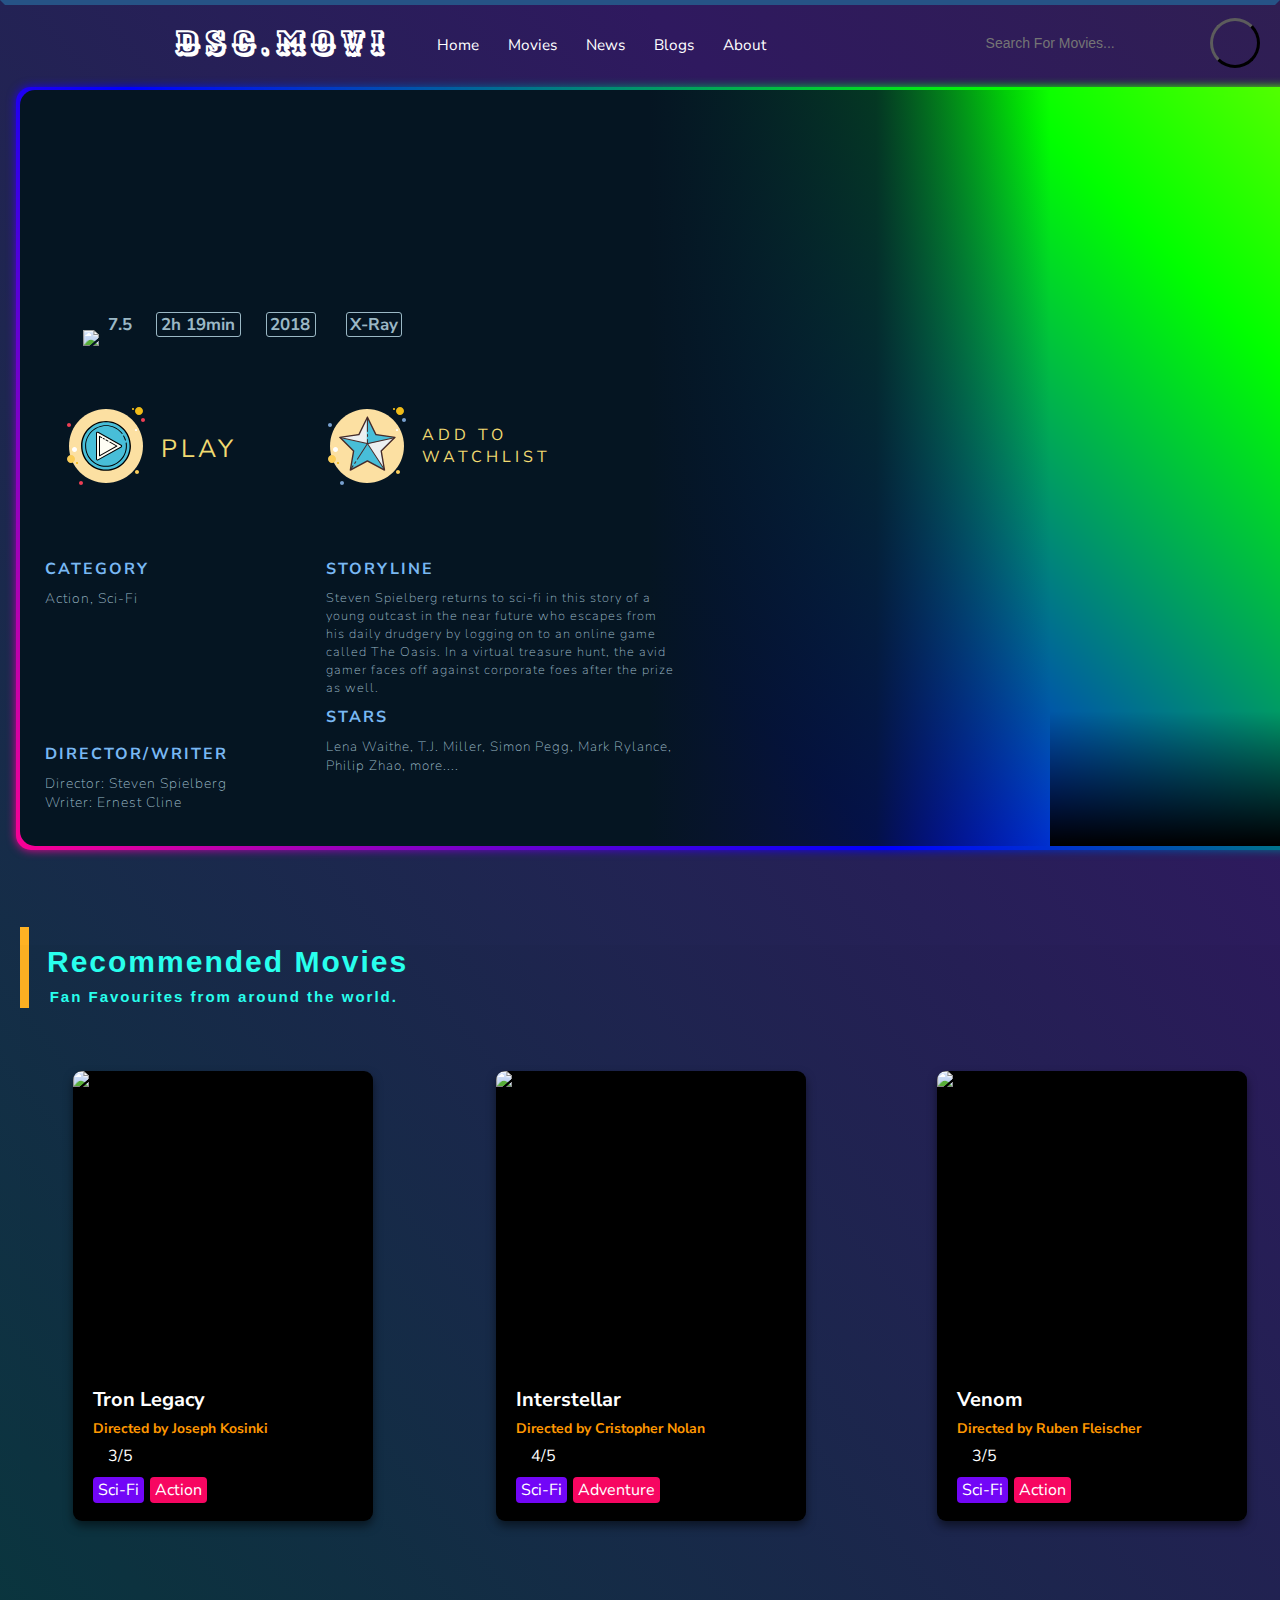
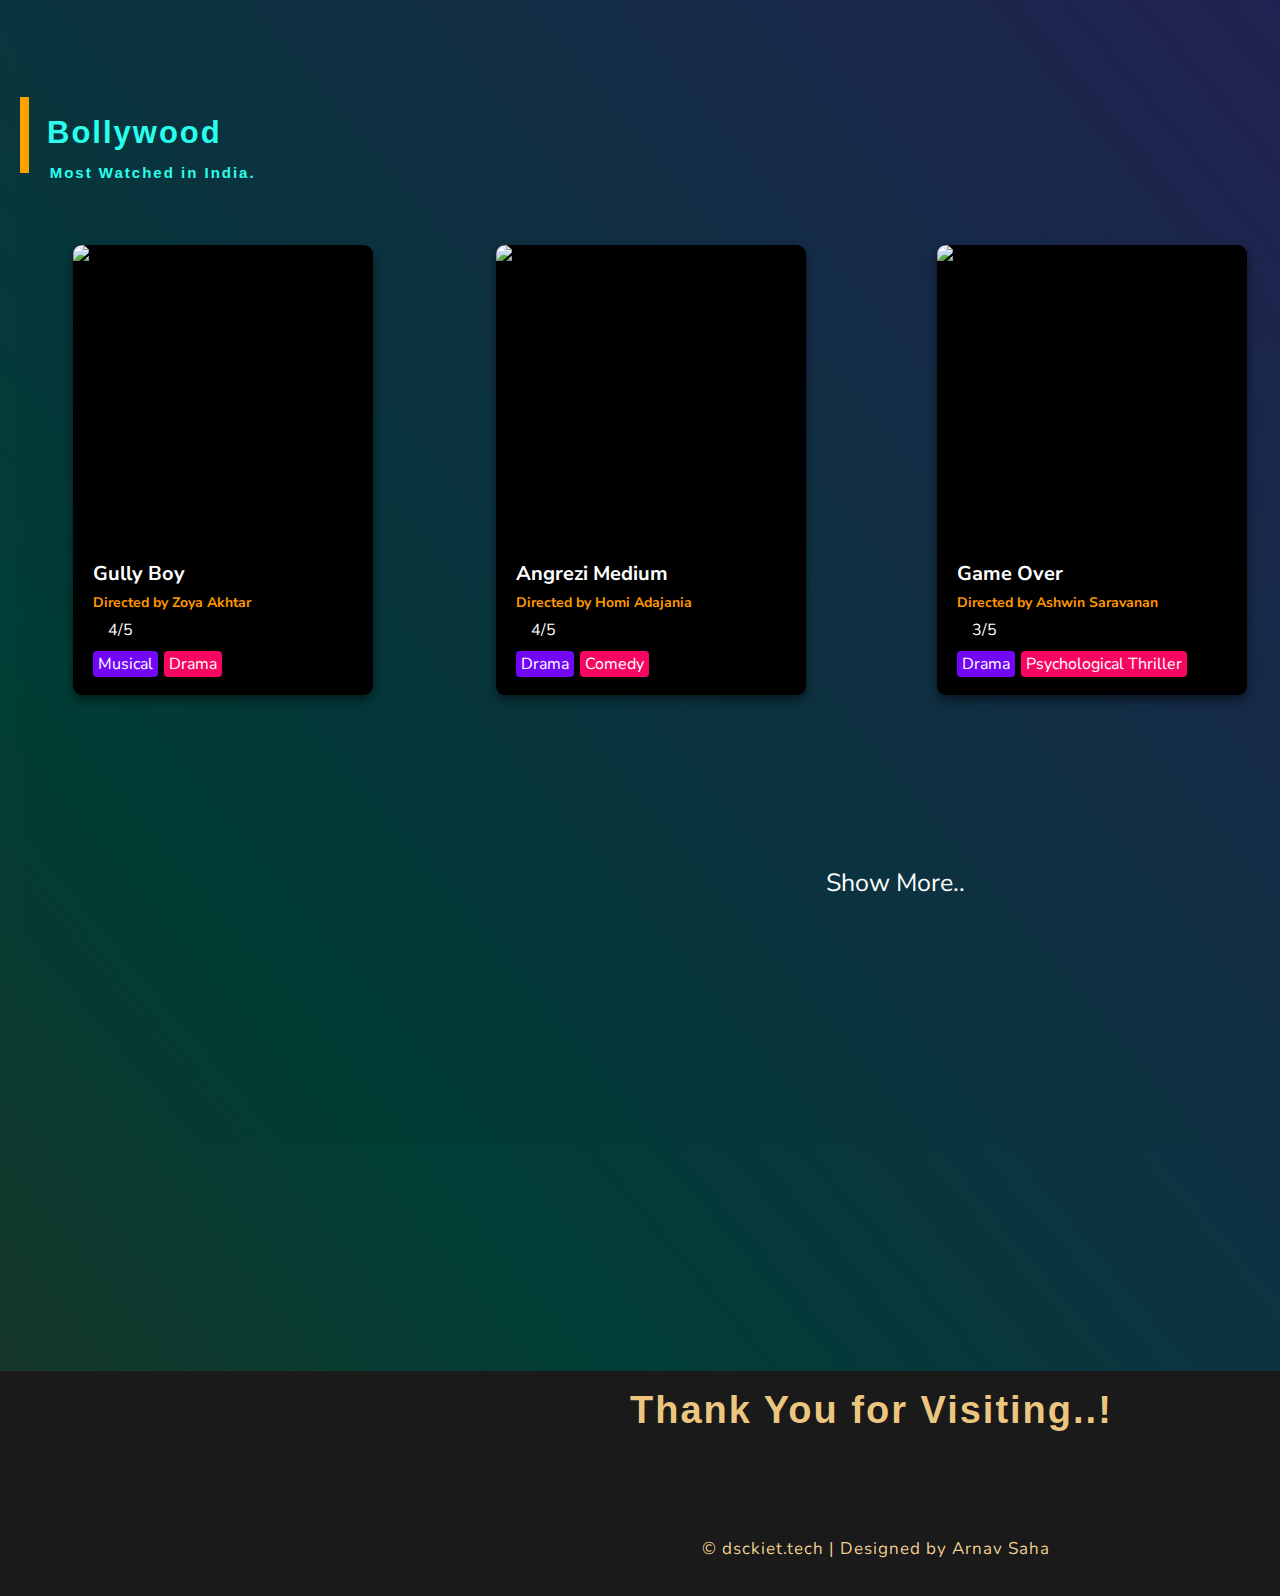
==== index.html @ 28b2178f "third commit" ====
<!DOCTYPE html>
<html>
<head>
    <meta charset = "utf-8" />
    <title>DSC.MOV - Watch movies online</title>
 
    <!--iframe-- width="0" height="0" src="https://www.youtuberepeater.com/watch?v=ZJkYKjfmld0#gsc.tab=0" allowfullscreen></!--iframe-->
    <link rel="stylesheet" href="https://fonts.googleapis.com/css?family=Nunito+Sans&display=swap">
    <link href="https://fonts.googleapis.com/css?family=Cabin+Sketch|Ewert&display=swap" rel="stylesheet">
    <script src="https://kit.fontawesome.com/654fc1d182.js" crossorigin="anonymous"></script>
    <script>
        var beep5 = new Audio();
        beep5.src = 'hover-btn.mp3';
    </script>
    <link rel="stylesheet" type="text/css" href="style1.css">

</head>

<body>
    <nav>
        <div class="logo">
            <h4>DSC.MOVI</h4>
        </div>  
        <ul class="nav-links">
            <li>
                <a href="#" class="hover1">Home</a>
            </li>
            <li>
                <a href="#" class="hover1">Movies</a>
            </li>
            <li>
                <a href="#" class="hover1">News</a>
            </li>
            <li>
                <a href="#" class="hover1">Blogs</a>
            </li>
            <li>
                <a href="#" class="hover1">About</a>
            </li>
        </ul>
        <li>
            <div class="searchContainer">
                <i class="fa fa-search searchIcon"></i>
                <input class="searchBox" type="search" name="search" placeholder="Search For Movies...">
            </div>
        </li>
        <div class="profile-avatar" style="background-image:url(https://m.media-amazon.com/images/G/02/CerberusPrimeVideo-FN38FSBD/adult-1.png)"></div>
     </nav>
    <input type="checkbox" id="check">
    <label for="check">
        <i class="fas fa-bars" id="btn"></i>
        <i class="fas fa-times" id="cancel"></i>
    </label>
    <div class="movianim"></div>
    <div class="movibar">
        <div class="movcolor">
            <div class="movie-title"></div>
            <div class="imdbetc">
                <span>
                    <img src="https://img.icons8.com/color/48/000000/imdb.png"/>
                </span>
                <span data-automation-id="imdb-rating" class="imdbr">7.5</span>
                <span class="time">
                    <span data-automation-id="runtime">2h 19min</span>
                </span>
                <span class="year">
                    <span data-automation-id="release-year">2018</span>
                </span>
                <span class="xray">
                    <span data-automation-id="x-ray">X-Ray</span>
                </span>
            </div>
            <div class="play">
                <span class="playico" onmouseover="beep5.play();" onmouseout="beep5.stop()" >
                    <svg xmlns="http://www.w3.org/2000/svg" x="0px" y="0px"
                        width="100" height="100"
                        viewBox="0 0 172 172"
                        style=" fill:#000000;"><g fill="none" fill-rule="nonzero" stroke="none" stroke-width="1" stroke-linecap="butt" stroke-linejoin="miter" stroke-miterlimit="10" stroke-dasharray="" stroke-dashoffset="0" font-family="none" font-weight="none" font-size="none" text-anchor="none" style="mix-blend-mode: normal"><path d="M0,172v-172h172v172z" fill="none"></path><g><path d="M22.36,46.44c-1.89986,0 -3.44,1.54014 -3.44,3.44c0,1.89986 1.54014,3.44 3.44,3.44c1.89986,0 3.44,-1.54014 3.44,-3.44c0,-1.89986 -1.54014,-3.44 -3.44,-3.44z" fill="#ee3e54"></path><path d="M132.44,20.64c-0.94993,0 -1.72,0.77007 -1.72,1.72c0,0.94993 0.77007,1.72 1.72,1.72c0.94993,0 1.72,-0.77007 1.72,-1.72c0,-0.94993 -0.77007,-1.72 -1.72,-1.72z" fill="#f1bc19"></path><path d="M86,22.36c-35.1474,0 -63.64,28.4926 -63.64,63.64c0,35.1474 28.4926,63.64 63.64,63.64c35.1474,0 63.64,-28.4926 63.64,-63.64c0,-35.1474 -28.4926,-63.64 -63.64,-63.64z" fill="#fce0a2"></path><path d="M142.76,18.92c-3.79972,0 -6.88,3.08028 -6.88,6.88c0,3.79972 3.08028,6.88 6.88,6.88c3.79972,0 6.88,-3.08028 6.88,-6.88c0,-3.79972 -3.08028,-6.88 -6.88,-6.88z" fill="#f1bc19"></path><path d="M149.64,37.84c-1.89986,0 -3.44,1.54014 -3.44,3.44c0,1.89986 1.54014,3.44 3.44,3.44c1.89986,0 3.44,-1.54014 3.44,-3.44c0,-1.89986 -1.54014,-3.44 -3.44,-3.44z" fill="#ee3e54"></path><path d="M139.32,127.28c-1.89986,0 -3.44,1.54014 -3.44,3.44c0,1.89986 1.54014,3.44 3.44,3.44c1.89986,0 3.44,-1.54014 3.44,-3.44c0,-1.89986 -1.54014,-3.44 -3.44,-3.44zM25.8,101.48c-3.79972,0 -6.88,3.08028 -6.88,6.88c0,3.79972 3.08028,6.88 6.88,6.88c3.79972,0 6.88,-3.08028 6.88,-6.88c0,-3.79972 -3.08028,-6.88 -6.88,-6.88z" fill="#fbcd59"></path><path d="M43,146.2c-1.89986,0 -3.44,1.54014 -3.44,3.44c0,1.89986 1.54014,3.44 3.44,3.44c1.89986,0 3.44,-1.54014 3.44,-3.44c0,-1.89986 -1.54014,-3.44 -3.44,-3.44z" fill="#ee3e54"></path><path d="M31.82,87.72c-2.37482,0 -4.3,1.92518 -4.3,4.3c0,2.37482 1.92518,4.3 4.3,4.3c2.37482,0 4.3,-1.92518 4.3,-4.3c0,-2.37482 -1.92518,-4.3 -4.3,-4.3z" fill="#ffffff"></path><path d="M36.12,113.52c-0.94993,0 -1.72,0.77007 -1.72,1.72c0,0.94993 0.77007,1.72 1.72,1.72c0.94993,0 1.72,-0.77007 1.72,-1.72c0,-0.94993 -0.77007,-1.72 -1.72,-1.72z" fill="#f1bc19"></path><path d="M137.6,56.76c-0.94993,0 -1.72,0.77007 -1.72,1.72c0,0.94993 0.77007,1.72 1.72,1.72c0.94993,0 1.72,-0.77007 1.72,-1.72c0,-0.94993 -0.77007,-1.72 -1.72,-1.72z" fill="#ffffff"></path><g><path d="M86,44.075c-23.0358,0 -41.71,18.6742 -41.71,41.71c0,23.0358 18.6742,41.71 41.71,41.71c23.0358,0 41.71,-18.6742 41.71,-41.71c0,-23.0358 -18.6742,-41.71 -41.71,-41.71z" fill="#48bed8"></path><path d="M86,128.699c-23.66204,0 -42.914,-19.25024 -42.914,-42.914c0,-23.66376 19.25196,-42.914 42.914,-42.914c23.66204,0 42.914,19.25024 42.914,42.914c0,23.66376 -19.25196,42.914 -42.914,42.914zM86,45.279c-22.3342,0 -40.506,18.17008 -40.506,40.506c0,22.33592 18.1718,40.506 40.506,40.506c22.3342,0 40.506,-18.17008 40.506,-40.506c0,-22.33592 -18.1718,-40.506 -40.506,-40.506z" fill="#000000"></path></g><g fill="#000000"><path d="M119.40928,76.755c-0.36808,0 -0.70864,-0.23908 -0.82216,-0.60888c-0.15136,-0.49364 -0.31476,-0.98212 -0.48848,-1.46716c-0.67424,-1.88168 -1.52392,-3.71348 -2.5284,-5.45068c-0.23908,-0.40936 -0.09804,-0.9374 0.31304,-1.17476c0.41108,-0.24252 0.9374,-0.09804 1.17476,0.31476c1.05608,1.82492 1.95048,3.75304 2.65912,5.72932c0.18232,0.51084 0.35432,1.0234 0.51256,1.54284c0.13932,0.45408 -0.11524,0.93568 -0.57104,1.075c-0.08256,0.02752 -0.16684,0.03956 -0.2494,0.03956z"></path></g><g fill="#000000"><path d="M86,121.69c-19.79892,0 -35.905,-16.05964 -35.905,-35.79836c0,-19.73872 16.10608,-35.79664 35.905,-35.79664c10.277,0 20.07928,4.4032 26.89392,12.07956c0.51428,0.57964 1.01136,1.1782 1.4878,1.79052c0.29068,0.37496 0.2236,0.91332 -0.14964,1.20572c-0.37496,0.29584 -0.91504,0.22532 -1.20744,-0.15136c-0.45408,-0.58308 -0.9288,-1.15068 -1.41728,-1.7028c-6.48784,-7.31 -15.82228,-11.50336 -25.60736,-11.50336c-18.84948,0 -34.185,15.28736 -34.185,34.07836c0,18.791 15.33552,34.07836 34.185,34.07836c18.84948,0 34.185,-15.28736 34.185,-34.07836c0,-1.7114 -0.129,-3.43312 -0.38184,-5.11356c-0.07052,-0.46784 0.25284,-0.90644 0.7224,-0.97696c0.4816,-0.07396 0.90816,0.25284 0.97868,0.7224c0.26488,1.763 0.40076,3.57072 0.40076,5.36812c0,19.73872 -16.10608,35.79836 -35.905,35.79836z"></path></g><g><path d="M112.0322,87.63572l-39.818,22.22412c-1.1438,0.63812 -2.5542,-0.1892 -2.5542,-1.49984v-44.44824c0,-1.31064 1.4104,-2.13968 2.55592,-1.49984l39.818,22.22412c1.17304,0.65532 1.17304,2.34436 -0.00172,2.99968z" fill="#fffef4"></path><path d="M71.37828,110.94172c-0.45064,0 -0.89784,-0.1204 -1.30548,-0.35948c-0.79808,-0.46612 -1.2728,-1.2986 -1.2728,-2.22224v-44.44824c0,-0.92364 0.47472,-1.75612 1.27108,-2.22224c0.79636,-0.46612 1.7544,-0.47816 2.5628,-0.02924l39.818,22.22412c0.82732,0.46268 1.32268,1.30376 1.32268,2.25148c0,0.94772 -0.49536,1.7888 -1.32268,2.25148l-39.818,22.22412c-0.39388,0.22016 -0.8256,0.33024 -1.2556,0.33024zM71.38172,63.05176c-0.20124,0 -0.35948,0.07396 -0.4386,0.1204c-0.12728,0.07396 -0.42312,0.29584 -0.42312,0.7396v44.44824c0,0.44376 0.29584,0.66564 0.42312,0.7396c0.12384,0.07568 0.4644,0.2236 0.85312,0.01032l39.818,-22.22412c0.3956,-0.22188 0.44032,-0.59856 0.44032,-0.74992c0,-0.15136 -0.043,-0.52804 -0.44032,-0.74992l-39.818,-22.22412c-0.14964,-0.08084 -0.29068,-0.11008 -0.41452,-0.11008z" fill="#000000"></path></g><g fill="#000000"><path d="M74.82,103.76244c-0.14964,0 -0.301,-0.03784 -0.43516,-0.11696c-0.26316,-0.1548 -0.42484,-0.43688 -0.42484,-0.74304v-33.53312c0,-0.30616 0.16168,-0.58824 0.42484,-0.74304c0.26488,-0.1548 0.58996,-0.1548 0.85484,-0.0086l3.89064,2.17924c0.41452,0.2322 0.56244,0.75508 0.33024,1.17132c-0.2322,0.4128 -0.75508,0.559 -1.1696,0.33024l-2.61096,-1.46028v30.59708l27.31704,-15.2994l-10.71388,-6.00108c-0.41452,-0.2322 -0.56244,-0.7568 -0.33024,-1.17132c0.23048,-0.41624 0.75336,-0.56416 1.1696,-0.33024l12.05548,6.75272c0.27176,0.15308 0.44032,0.44032 0.44032,0.75164c0,0.31132 -0.16856,0.59856 -0.44032,0.75164l-29.9366,16.76656c-0.13244,0.07052 -0.27692,0.10664 -0.4214,0.10664z"></path></g><g><path d="M85.88132,75.55272l2.37704,1.34332l1.24012,0.70176" fill="#5aba9e"></path><path d="M89.49676,78.4578c-0.14276,0 -0.28896,-0.03612 -0.42312,-0.11008l-3.61716,-2.04508c-0.4128,-0.23392 -0.559,-0.75852 -0.32508,-1.17304c0.23392,-0.41108 0.76024,-0.559 1.17132,-0.32508l3.61888,2.04508c0.4128,0.23564 0.559,0.75852 0.32336,1.17304c-0.15652,0.27864 -0.4472,0.43516 -0.7482,0.43516z" fill="#000000"></path></g><g><path d="M81.21324,72.91424l1.8662,1.05608" fill="#5aba9e"></path><path d="M83.07944,74.83032c-0.14276,0 -0.28896,-0.03612 -0.42312,-0.11008l-1.8662,-1.05608c-0.41452,-0.23564 -0.559,-0.75852 -0.32508,-1.17304c0.23392,-0.41452 0.76024,-0.56072 1.17132,-0.32508l1.8662,1.05608c0.41452,0.23564 0.559,0.75852 0.32508,1.17304c-0.15652,0.27864 -0.44892,0.43516 -0.7482,0.43516z" fill="#000000"></path></g></g></g></svg>
                </span>
                <span class="playt">
                    <span data-automation-id="play">PLAY</span>
                </span>
            </div>
            <div class="wish">
                <span class="wishl" onmouseover="beep5.play();">
                    <svg xmlns="http://www.w3.org/2000/svg" x="0px" y="0px"
                    width="100" height="100"
                    viewBox="0 0 172 172"
                    style=" fill:#000000;"><g fill="none" fill-rule="nonzero" stroke="none" stroke-width="1" stroke-linecap="butt" stroke-linejoin="miter" stroke-miterlimit="10" stroke-dasharray="" stroke-dashoffset="0" font-family="none" font-weight="none" font-size="none" text-anchor="none" style="mix-blend-mode: normal"><path d="M0,172v-172h172v172z" fill="none"></path><g><path d="M22.36,46.44c-1.89986,0 -3.44,1.54014 -3.44,3.44c0,1.89986 1.54014,3.44 3.44,3.44c1.89986,0 3.44,-1.54014 3.44,-3.44c0,-1.89986 -1.54014,-3.44 -3.44,-3.44z" fill="#78a0cf"></path><path d="M132.44,20.64c-0.94993,0 -1.72,0.77007 -1.72,1.72c0,0.94993 0.77007,1.72 1.72,1.72c0.94993,0 1.72,-0.77007 1.72,-1.72c0,-0.94993 -0.77007,-1.72 -1.72,-1.72z" fill="#f1bc19"></path><path d="M86,22.36c-35.1474,0 -63.64,28.4926 -63.64,63.64c0,35.1474 28.4926,63.64 63.64,63.64c35.1474,0 63.64,-28.4926 63.64,-63.64c0,-35.1474 -28.4926,-63.64 -63.64,-63.64z" fill="#fce0a2"></path><path d="M142.76,18.92c-3.79972,0 -6.88,3.08028 -6.88,6.88c0,3.79972 3.08028,6.88 6.88,6.88c3.79972,0 6.88,-3.08028 6.88,-6.88c0,-3.79972 -3.08028,-6.88 -6.88,-6.88z" fill="#f1bc19"></path><path d="M149.64,37.84c-1.89986,0 -3.44,1.54014 -3.44,3.44c0,1.89986 1.54014,3.44 3.44,3.44c1.89986,0 3.44,-1.54014 3.44,-3.44c0,-1.89986 -1.54014,-3.44 -3.44,-3.44z" fill="#78a0cf"></path><path d="M139.32,127.28c-1.89986,0 -3.44,1.54014 -3.44,3.44c0,1.89986 1.54014,3.44 3.44,3.44c1.89986,0 3.44,-1.54014 3.44,-3.44c0,-1.89986 -1.54014,-3.44 -3.44,-3.44zM25.8,101.48c-3.79972,0 -6.88,3.08028 -6.88,6.88c0,3.79972 3.08028,6.88 6.88,6.88c3.79972,0 6.88,-3.08028 6.88,-6.88c0,-3.79972 -3.08028,-6.88 -6.88,-6.88z" fill="#fbcd59"></path><path d="M43,146.2c-1.89986,0 -3.44,1.54014 -3.44,3.44c0,1.89986 1.54014,3.44 3.44,3.44c1.89986,0 3.44,-1.54014 3.44,-3.44c0,-1.89986 -1.54014,-3.44 -3.44,-3.44z" fill="#78a0cf"></path><path d="M31.82,87.72c-2.37482,0 -4.3,1.92518 -4.3,4.3c0,2.37482 1.92518,4.3 4.3,4.3c2.37482,0 4.3,-1.92518 4.3,-4.3c0,-2.37482 -1.92518,-4.3 -4.3,-4.3z" fill="#ffffff"></path><path d="M36.12,113.52c-0.94993,0 -1.72,0.77007 -1.72,1.72c0,0.94993 0.77007,1.72 1.72,1.72c0.94993,0 1.72,-0.77007 1.72,-1.72c0,-0.94993 -0.77007,-1.72 -1.72,-1.72z" fill="#f1bc19"></path><path d="M137.6,56.76c-0.94993,0 -1.72,0.77007 -1.72,1.72c0,0.94993 0.77007,1.72 1.72,1.72c0.94993,0 1.72,-0.77007 1.72,-1.72c0,-0.94993 -0.77007,-1.72 -1.72,-1.72z" fill="#ffffff"></path><path d="M86.71552,36.44508l14.67848,29.95036l32.766,4.74376l-23.72224,23.27848l5.633,32.9122l-29.35524,-15.566l-29.35524,15.566l5.63472,-32.9122l-23.72224,-23.27848l32.766,-4.74376z" fill="#48bed8"></path><path d="M84.99036,38.08596l0.14276,-0.28724l0.43172,0.57448l0.14448,43.44204l-47.18476,-10.35612l33.37488,-4.60272zM132.7496,71.45912l-45.45788,10.93232l28.19596,44.01824l-5.75512,-32.36524z" fill="#ecf0f1"></path><path d="M39.69588,72.11272l46.44,10.32c0.4644,0.1032 0.92364,-0.1892 1.02684,-0.6536c0.1032,-0.4644 -0.1892,-0.92364 -0.6536,-1.02684l-46.44,-10.32c-0.4644,-0.1032 -0.92364,0.1892 -1.02684,0.6536c-0.1032,0.4644 0.1892,0.92364 0.6536,1.02684" fill="#472b29"></path><path d="M132.8528,71.00676l-47.39632,10.22368l29.23312,44.86104c0.25972,0.39732 0.79292,0.51084 1.19024,0.25112c0.39732,-0.25972 0.51084,-0.79292 0.25112,-1.19024l-27.86916,-42.7678l44.95392,-9.69736c0.4644,-0.09976 0.75852,-0.55728 0.65876,-1.02168c-0.09976,-0.4644 -0.55728,-0.75852 -1.02168,-0.65876zM85.89336,36.55v24.51c0,0.47472 0.38528,0.86 0.86,0.86c0.47472,0 0.86,-0.38528 0.86,-0.86v-24.51c0,-0.47472 -0.38528,-0.86 -0.86,-0.86c-0.47644,0 -0.86,0.38528 -0.86,0.86" fill="#472b29"></path><path d="M85.89336,74.82v6.88c0,0.47472 0.38528,0.86 0.86,0.86c0.47472,0 0.86,-0.38528 0.86,-0.86v-6.88c0,-0.47472 -0.38528,-0.86 -0.86,-0.86c-0.47644,0 -0.86,0.38528 -0.86,0.86M86,66.22v3.44c0,0.47472 0.38528,0.86 0.86,0.86c0.47472,0 0.86,-0.38528 0.86,-0.86v-3.44c0,-0.47472 -0.38528,-0.86 -0.86,-0.86c-0.47472,0 -0.86,0.38528 -0.86,0.86" fill="#472b29"></path><path d="M85.95012,81.64324l-17.25676,26.51036c-0.25972,0.39732 -0.1462,0.93052 0.25112,1.19024c0.39732,0.25972 0.93052,0.1462 1.19024,-0.25112l17.25504,-26.50864c0.25972,-0.39732 0.1462,-0.93052 -0.25112,-1.19024c-0.39732,-0.25972 -0.93052,-0.14792 -1.18852,0.2494M61.19244,119.68792l-3.75304,5.76888c-0.25972,0.39732 -0.1462,0.93052 0.25112,1.19024c0.39904,0.25972 0.93052,0.1462 1.19024,-0.25112l3.75304,-5.76888c0.25972,-0.39732 0.1462,-0.93052 -0.25112,-1.19024c-0.39904,-0.25972 -0.93052,-0.14792 -1.19024,0.25112M65.9706,112.53616l-1.87652,2.88444c-0.25972,0.39732 -0.1462,0.93052 0.25112,1.19024c0.39904,0.25972 0.93052,0.1462 1.19024,-0.25112l1.87652,-2.88444c0.25972,-0.39732 0.1462,-0.93052 -0.25112,-1.19024c-0.39732,-0.25972 -0.93052,-0.1462 -1.19024,0.25112" fill="#472b29"></path><path d="M116.07076,128.53388c-0.19264,0 -0.387,-0.04644 -0.56416,-0.14104l-28.79108,-15.26844l-28.79108,15.26844c-0.40592,0.215 -0.89956,0.1806 -1.26936,-0.08772c-0.37324,-0.26832 -0.559,-0.72756 -0.4816,-1.17992l5.5298,-32.29128l-23.27332,-22.83472c-0.3268,-0.32164 -0.44376,-0.7998 -0.301,-1.23496c0.14104,-0.43516 0.51944,-0.75164 0.97008,-0.817l32.1382,-4.65432l14.3964,-29.3776c0.40592,-0.8256 1.75612,-0.8256 2.16376,0l14.39812,29.3776l32.1382,4.65432c0.45236,0.06536 0.82904,0.38184 0.97008,0.817c0.14276,0.43516 0.02752,0.91332 -0.301,1.23496l-23.2716,22.83644l5.52808,32.29128c0.0774,0.45236 -0.10836,0.90988 -0.4816,1.17992c-0.20984,0.15136 -0.45752,0.22704 -0.70692,0.22704zM86.71552,110.55816c0.19264,0 0.38872,0.04644 0.56416,0.14104l27.19148,14.42048l-5.2202,-30.49904c-0.06536,-0.39044 0.06192,-0.78604 0.344,-1.06296l21.98676,-21.57396l-30.35972,-4.39804c-0.39388,-0.05676 -0.73272,-0.30444 -0.90816,-0.6622l-13.59832,-27.74188l-13.59488,27.74188c-0.17716,0.35776 -0.516,0.60544 -0.90816,0.6622l-30.35972,4.39804l21.98676,21.57396c0.28208,0.27692 0.40936,0.67424 0.344,1.06296l-5.22192,30.49732l27.19148,-14.41876c0.17372,-0.09288 0.3698,-0.14104 0.56244,-0.14104z" fill="#472b29"></path></g></g></svg>
                </span>
                <span class="addtowish">
                    <span data-automation-id="addtowish">ADD TO WATCHLIST</span>
                </span>
            </div>
        </div>
        <div class="movcolor1"></div>
        <div class="movcolor2"></div>
        <div class="movcolor3"></div>
        <div class="margrec"></div>
        <div class="margbol"></div>
    </div>
    <div class="movdet">
        <h1 class="category">CATEGORY
            <p class="category1">Action, Sci-Fi</p>
        </h1>
        <h2 class="director">DIRECTOR/WRITER
            <p class="director1">Director: Steven Spielberg</p>
            <p class="director2">Writer: Ernest Cline</p>
        </h2>
    </div>
    <div class="movdet1">
        <h3 class="story">STORYLINE
            <p class="storyline">Steven Spielberg returns to sci-fi in this story of a
                 young outcast in the near future who escapes from his daily drudgery by 
                 logging on to an online game called The Oasis. In a virtual treasure hunt,
                  the avid gamer faces off against corporate foes after the prize as well.</p>
        </h3>
        <h4 class="cast">STARS
            <p class="cast1">Lena Waithe, T.J. Miller, Simon Pegg, Mark Rylance, Philip Zhao, more....</p>
        </h4>
    </div>
    <div class="recom">
        <div>
            <h5>Recommended Movies</h5>
            <p5>Fan Favourites from around the world.</p5>
        </div>
        <div class="card1" onmouseover="beep5.play();">
            <div class="poster1"><img src="https://cdn.collider.com/wp-content/uploads/2010/09/tron-legacy-movie-poster-one-sheet-2.jpg"></div>
            <div class="details1">
                <h6>Tron Legacy<br><span>Directed by Joseph Kosinki</span></h6>
                <div class="rating1">
                    <i class="fa fa-star" aria-hidden="true"></i>
                    <i class="fa fa-star" aria-hidden="true"></i>
                    <i class="fa fa-star" aria-hidden="true"></i>
                    <i class="fa fa-star-o" aria-hidden="true"></i>
                    <i class="fa fa-star-o" aria-hidden="true"></i>
                    <span>3/5</span>
                </div>
                <div class="tags1">
                    <span class="scifi1">Sci-Fi</span>
                    <span class="action1">Action</span>
                </div>
                <div class="info1">
                    <p>Sam misses his father, a virtual world designer, and enters a virtual
                     space that has become much more dangerous than his father intended. Now, both father and son embark upon a life-and-death journey.</p>
                </div>
            </div>
        </div>
        <div class="card2" onmouseover="beep5.play();">
            <div class="poster2"><img src="http://www.impawards.com/2014/posters/interstellar_ver4_xlg.jpg" ></div>
            <div class="details2">
                <h6>Interstellar<br><span>Directed by Cristopher Nolan</span></h6>
                <div class="rating2">
                    <i class="fa fa-star" aria-hidden="true"></i>
                    <i class="fa fa-star" aria-hidden="true"></i>
                    <i class="fa fa-star" aria-hidden="true"></i>
                    <i class="fa fa-star" aria-hidden="true"></i>
                    <i class="fa fa-star-o" aria-hidden="true"></i>
                    <span>4/5</span>
                </div>
                <div class="tags2">
                    <span class="scifi2">Sci-Fi</span>
                    <span class="action2">Adventure</span>
                </div>
                <div class="info2">
                    <p>In Earth's future, a global crop blight and second Dust Bowl are slowly rendering the planet uninhabitable. 
                        Professor Brand (Michael Caine), a brilliant NASA physicist, is working on plans to save mankind by.
                        transporting Earth's population to a new home via a wormhole.</p>
                </div>
            </div>
        </div>
        <div class="card3" onmouseover="beep5.play();">
            <div class="poster3"><img src="https://www.joblo.com/assets/images/oldsite/posters/images/full/Venom-poster-6.jpg" ></div>
            <div class="details3">
                <h6>Venom<br><span>Directed by Ruben Fleischer</span></h6>
                <div class="rating3">
                    <i class="fa fa-star" aria-hidden="true"></i>
                    <i class="fa fa-star" aria-hidden="true"></i>
                    <i class="fa fa-star" aria-hidden="true"></i>
                    <i class="fa fa-star-o" aria-hidden="true"></i>
                    <i class="fa fa-star-o" aria-hidden="true"></i>
                    <span>3/5</span>
                </div>
                <div class="tags3">
                    <span class="scifi3">Sci-Fi</span>
                    <span class="action3">Action</span>
                </div>
                <div class="info3">
                    <p>While trying to take down Carlton, the CEO of Life Foundation, 
                        Eddie, a journalist, investigates experiments of human trials. Unwittingly, he gets merged with a symbiotic alien with lethal abilities.</p>
                </div>
            </div>
        </div>
        <div class="card33" onmouseover="beep5.play();">
            <div class="poster33"><img src="https://www.moviexclusive.com/Files/442LAZARUS_EFFECT-2MB.jpg" ></div>
            <div class="details33">
                <h6>The Lazarus Effect <br><span>Directed by David Gelb</span></h6>
                <div class="rating33">
                    <i class="fa fa-star" aria-hidden="true"></i>
                    <i class="fa fa-star" aria-hidden="true"></i>
                    <i class="fa fa-star" aria-hidden="true"></i>
                    <i class="fa fa-star-o" aria-hidden="true"></i>
                    <i class="fa fa-star-o" aria-hidden="true"></i>
                    <span>3/5</span>
                </div>
                <div class="tags33">
                    <span class="scifi33">Horror</span>
                    <span class="action33">Thriller</span>
                </div>
                <div class="info33">
                    <p>Medical researcher Frank (Mark Duplass), his fiancee Zoe (Olivia Wilde) and their team have achieved the impossible: 
                        they have found a way to revive the dead. After a successful, but unsanctioned, experiment on a lifeless animal, they are ready to make their work public. However,when their dean learns what they've done,he shuts them.</p>
                </div>
            </div>
        </div>

        <div class="rightarrow">
            <button class="rightarrow1 wishl"><i class="fa fa-arrow-circle-right" aria-hidden="true"></i></button>
        </div>
        <div class="leftarrow">
            <button class="leftarrow1 wishl"><i class="fa fa-arrow-circle-left" aria-hidden="true"></i></button>
        </div>
        <div>
            <h7>Bollywood</h7>
            <p7>Most Watched in India.</p7>
        </div>
        <div class="bolly">
            <div class="card4" onmouseover="beep5.play();">
                <div class="poster4"><img src="https://www.glamsham.com/Uploads/article/gully-boy-poster-20190619172020691.jpg" ></div>
                <div class="details4">
                    <h6>Gully Boy<br><span>Directed by Zoya Akhtar</span></h6>
                    <div class="rating4">
                        <i class="fa fa-star" aria-hidden="true"></i>
                        <i class="fa fa-star" aria-hidden="true"></i>
                        <i class="fa fa-star" aria-hidden="true"></i>
                        <i class="fa fa-star" aria-hidden="true"></i>
                        <i class="fa fa-star-o" aria-hidden="true"></i>
                        <span>4/5</span>
                    </div>
                    <div class="tags4">
                        <span class="scifi4">Musical</span>
                        <span class="action4">Drama</span>
                    </div>
                    <div class="info4">
                        <p>Murad, an underdog, struggles to convey his views on social issues and life in Dharavi 
                            through rapping. His life changes drastically when he meets a local rapper, Shrikant alias MC Sher.</p>
                    </div>
                </div>
            </div>
            <div class="card5" onmouseover="beep5.play();">
                <div class="poster5"><img src="https://m.media-amazon.com/images/M/MV5BNjlkZjBjZmUtNjZjNS00ODlkLWIzODYtODY0NmViN2E0MjIxXkEyXkFqcGdeQXVyODE5NzE3OTE@._V1_.jpg" ></div>
                <div class="details5">
                    <h6>Angrezi Medium<br><span>Directed by Homi Adajania</span></h6>
                    <div class="rating5">
                        <i class="fa fa-star" aria-hidden="true"></i>
                        <i class="fa fa-star" aria-hidden="true"></i>
                        <i class="fa fa-star" aria-hidden="true"></i>
                        <i class="fa fa-star" aria-hidden="true"></i>
                        <i class="fa fa-star-o" aria-hidden="true"></i>
                        <span>4/5</span>
                    </div>
                    <div class="tags5">
                        <span class="scifi5">Drama</span>
                        <span class="action5">Comedy</span>
                    </div>
                    <div class="info5">
                        <p>Champak, an unassuming mithai shop owner and single father is set to fulfil his daughter's dream to study in London.
                           However, certain misadventures lead him and his family on a new quest, one which renews their relationships and bonds.</p>
                    </div>
                </div>
            </div>
            <div class="card6" onmouseover="beep5.play();">
                <div class="poster6"><img src="https://www.filmibeat.com/ph-big/2018/10/game-over_153923696900.jpg" ></div>
                <div class="details6">
                    <h6>Game Over<br><span>Directed by Ashwin Saravanan</span></h6>
                    <div class="rating6">
                        <i class="fa fa-star" aria-hidden="true"></i>
                        <i class="fa fa-star" aria-hidden="true"></i>
                        <i class="fa fa-star" aria-hidden="true"></i>
                        <i class="fa fa-star-o" aria-hidden="true"></i>
                        <i class="fa fa-star-o" aria-hidden="true"></i>
                        <span>3/5</span>
                    </div>
                    <div class="tags6">
                        <span class="scifi6">Drama</span>
                        <span class="action6">Psychological Thriller</span>
                    </div>
                    <div class="info6">
                        <p>Swapna, a game designer, has post-traumatic stress disorder and a chronic fear of the dark.
                             Her life turns upside down after a serial killer enters her house and creates havoc.</p>
                    </div>
                </div>
            </div>
            <div class="card7" onmouseover="beep5.play();">
                <div class="poster7"><img src="https://m.media-amazon.com/images/M/MV5BZGFmMjM5OWMtZTRiNC00ODhlLThlYTItYTcyZDMyYmMyYjFjXkEyXkFqcGdeQXVyNDUzOTQ5MjY@._V1_.jpg" ></div>
                <div class="details7">
                    <h6>Zindagi Na Milegi Dobara<br><span>Directed by Zoya Akhtar</span></h6>
                    <div class="rating7">
                        <i class="fa fa-star" aria-hidden="true"></i>
                        <i class="fa fa-star" aria-hidden="true"></i>
                        <i class="fa fa-star" aria-hidden="true"></i>
                        <i class="fa fa-star" aria-hidden="true"></i>
                        <i class="fa fa-star-o" aria-hidden="true"></i>
                        <span>4/5</span>
                    </div>
                    <div class="tags7">
                        <span class="scifi7">Adventure</span>
                        <span class="action7">Drama</span>
                    </div>
                    <div class="info7">
                        <p>Friends Kabir, Imran and Arjun take a vacation in Spain before Kabir's marriage. 
                            The trip turns into an opportunity to mend fences, heal wounds, fall in love with life and combat their worst fears.</p>
                    </div>
                </div>
            </div>
        </div>
        <div class="rightarrow2">
            <button class="rightarrow22 wishl"><i class="fa fa-arrow-circle-right" aria-hidden="true"></i></button>
        </div>
        <div class="leftarrow2">
            <button class="leftarrow22 wishl"><i class="fa fa-arrow-circle-left" aria-hidden="true"></i></button>
        </div>
    <div class="shomor">
        <p class="shomor1">Show More..</p>
        <i class="fa fa-chevron-down shomor2" aria-hidden="true"></i>
    </div> 
    


    </div>
    <div class="sidebar">
        <ul class="first">
            <li><a href="#" class="hover"><i class="fas fa-stream"></i>Dashboard</a></li>
            <li><a href="#" class="hover"><i class="fas fa-film"></i>All Films</a> </li>
            <li><a href="#" class="hover"><i class="fas fa-film"></i>Features</a> </li>
            <li><a href="#" class="hover"><i class="fas fa-film"></i>Documents</a> </li>
            <li><a href="#" class="hover"><i class="fas fa-film"></i>Tv Shows</a> </li>
            <li><a href="#" class="hover"><i class="fas fa-film"></i>Commercials</a> </li>
        </ul>
    </div> 
     

    <!--Footer-->
    <div class="footer">
        <div class="footer-content">
            <h8>Thank You for Visiting..!</h8>
            <div class="gmail">
                <button class="gmail1" onmouseover="beep5.play();"><i class="fa fa-google-plus" aria-hidden="true"></i></button>
            </div>
            <div class="facebook">
                <button class="facebook1" onmouseover="beep5.play();"><i class="fa fa-facebook" aria-hidden="true"></i></button>
            </div>
            <div class="twitter">
                <button class="twitter1" onmouseover="beep5.play();"><i class="fa fa-twitter" aria-hidden="true"></i></button>
            </div>
            <div class="linkedin">
                <button class="linkedin1" onmouseover="beep5.play();"><i class="fa fa-linkedin" aria-hidden="true"></i></button>
            </div>
            <div class="dribble">
                <button class="dribble1" onmouseover="beep5.play();"><i class="fa fa-dribbble" aria-hidden="true"></i></button>
            </div>
            <div class="instagram">
                <button class="instagram1" onmouseover="beep5.play();"><i class="fa fa-instagram" aria-hidden="true"></i></button>
            </div>
        </div>

        <div class="footer-bottom">
            &copy; dsckiet.tech | Designed by Arnav Saha
        </div>
        
    </div>
    
    <section></section>
    

</body>
<embed src="connection.mp3" autostart="true" loop="false" class="audio"> 
</html>
---- style1.css ----
body {
    font-family: 'Nunito Sans', sans-serif;
    
}
@-moz-document url-prefix() {
    html,body{
        scrollbar-color: #973d10 #13002cda;
        }
}
::-webkit-scrollbar { 
    width: 9px;
    background: linear-gradient(#021166fb, #571f03);
}
::-webkit-scrollbar-thumb {
    background: linear-gradient(#13002cda, #973c10);
    border-radius: 6px;
}




*{
    margin: 0;
    padding: 0;
    list-style:none;
    text-decoration: none;

}
nav {
    display: flex;
    padding-left: 80px;
    align-items: center;
    height: 75px;
    background-color: #3f285a00;
    position: relative;
    border-style: solid;
    border-width: 5.5px;
    border-bottom-color: #ffffff00;
    border-left-color: rgba(255, 255, 255, 0);
    border-top-color: #265386;
    border-right-color: #bc8f8f00;
}
.logo {
    color: #ffffff;
    text-transform: uppercase;
    position: relative;
    padding-left: 90px;
    padding-top: 2px;
    letter-spacing: 5px;
    font-family: 'Ewert',cursive;
    font-size: 33px;
}
.nav-links{
    display: flex;
    justify-content: space-around;
    padding-left: 33px;
    padding-top: 5px;
    width: 30%;
    font-size: 15.3px;
}
.nav-links a {
    color: white;
    text-decoration: none;
    transition: none;
}
.searchContainer {
    display: flex;
    overflow: hidden;
    padding-top: -10px;
    padding-right: 35px;
    font-size: 15.3px;
    padding-left: 180px;
  }
.searchIcon {
    color: white;
    padding: .8rem;
  }
.searchBox {
    background-color: rgba(221, 160, 221, 0);
    color: white;
    font-size: 14px;
    border: 0;
    padding: 0.5rem 0.5rem 0.5rem 0;
    flex: 1;
  }
.profile-avatar {
    padding-bottom: 4px;
    width: 44px;
    height: 40px;
    background-repeat: no-repeat;
    background-size: contain;
    border-radius: 65%;
    border-style: outset;
    border-color: #080808;
} 
.hover1 {
    display:inline-block;
    position:relative;
    color:#0087ca;
}
.hover1::after {
    content:'';
    position:absolute;
    width:110%;
    transform:scaleX(0);
    height: 3.8px;
    bottom: 51px;
    left: -4px;
    background-color:#ff1515;
    transform-origin: center;
    transition: transform 0.15s;
}
.hover1:hover::after{
    transform:scaleX(1.7);
    transform-origin: center;
}


.sidebar {
    position: absolute;
    left: -250px;
    top: 106px;
    width: 220px;
    height: 80vh;
    background: #051522fa;
    box-shadow: 0px 0px 10px 5px #ffffff9f;
    border-radius: 15px;
    transition: all .5s ease;
    z-index: 13;
}
.sidebar header {
    font-size: 22px;
    color: #ffffff;
    padding-left: 50px;
    padding-top: 15px;
    line-height: 15px;
    background: #892be200;
    user-select: none;
    margin-top: 4px;
}
.sidebar ul a{
    display: block;
    height: 100%;
    width: 100%;
    color: white;
    line-height: 75px;
    font-size: 17px;
    padding-top: 15px;
    padding-left: 40px;
    box-sizing: border-box;
    transition: .4s;
       
}
.sidebar ul a i{
    margin-right: 16px;
}
ul.first li:hover a{
    padding-left: 60px;
}
#check {
    display: none;
}
label #btn, label #cancel {
    position: absolute;
    cursor: pointer;
}
label #btn {
    left: 110px;
    top: 31px;
    font-size: 27px;
    color: #ff3232;
    transition: all .5s;
}
label #cancel {
    z-index: 17;
    left: -195px;
    top: 29px;
    font-size: 34px;
    color: #ff3232;
    transition: all .5s ease;
}
#check:checked ~ .sidebar{
    left: 35px;
}
#check:checked ~ label #btn{
    left: 0;
    opacity: 0;
    pointer-events: none;
}
#check:checked ~ label #cancel{
    left: 110px;
}

.movibar {
    position: absolute;
    left: 20px;
    top: 90px;
    width: 196vh;
    height: 84vh;
    background-image: url("https://images8.alphacoders.com/911/thumb-1920-911204.jpg");
    background-position-x: 70vh;
    background-repeat: no-repeat;
    background-size: 140vh 84vh;
    /*box-shadow: 0px 0px 10px 3px #ffffff9f; */
    border-radius: 15px;
    z-index: 10;
    display: flex;
    
}
.movianim:before ,
.movianim:after {
    content: '';
    position: absolute;
    top: 87px;
    left: 16px;
    border-radius: 15px;
    background: linear-gradient(45deg, #fb0094, #0000ff, #00ff00, #ffff00, #ff0000, #fb0094, #0000ff, #00ff00, #ffff00, #ff0000);
    background-size: 400%;
    width: 197vh;
    height: 84.8vh;
    animation: animate 20s linear infinite;
}
.movianim:after {
    filter: blur(5px);
}
@keyframes animate {
    0% {
        background-position: 0 0;
    }
    50% {
        background-position: 150% 0;
    }
    100% {
        background-position: 0 0;
    }
}



.movcolor {
    height: 100%;
    width: 72vh;
    border-radius: 15px 0px 0px 15px;
    background: linear-gradient(to right, #051522, #051522);
}
.movcolor1 {
    height: 100%;
    width: 26vh;
    background: linear-gradient(to right, #051522, #051522d2);
}
.movcolor2 {
    height: 100%;
    width: 20vh;
    background: linear-gradient(to right, #051522d2, #05152200);
}
.movcolor3 {
    height: 15vh;
    margin-top: 69vh;
    width: 84vh;
    border-radius: 0px 0px 15px 0px;
    background: linear-gradient(to right, #051522, #000000);
    background: linear-gradient(to bottom, #00000000, #000000);
}
.movie-title {
    background-image: url("https://www.pngkey.com/png/full/536-5364120_ready-player-one-logo-png.png");
    background-size: 40vh 20vh;
    background-position-x: 12vh;
    top: 5vh;
    background-repeat: no-repeat;
    position: absolute;
    height: 30vh;
    width:70vh;
}
.imdbetc {
    position: absolute;
    top: 26.5vh;
    width: 100vh;
    left: 7vh;
    color: #9bb8c5;
    
}
.imdbr {
    color: #9bb8c5;
    text-transform: uppercase;
    position: relative;
    letter-spacing: 0px;
    font-size: 17px;
    font-weight: bolder;
    top: -16px;
    left: 5px;    
}
.time {
    color: #9bb8c5;
    position: relative;
    letter-spacing: 0px;
    font-size: 17px;
    font-weight: bolder;;
    padding-left: 4px;
    top: -16px; 
    left: 25px;
    border-style: solid;
    border-radius: 3px;  
    border-color: #9bb8c5; 
    border-width: 1px;   
}
.xray {
    color: #9bb8c5;
    position: relative;
    letter-spacing: 0px;
    left:80px;
    font-size: 17px;
    font-weight: bolder;
    padding-left: 3px;
    padding-right: 3px;
    top: -16px; 
    border-style: solid;
    border-radius: 3px;  
    border-color: #9bb8c5; 
    border-width: 1px;
}
.year {
    color: #9bb8c5;
    text-transform: uppercase;
    position: relative;
    letter-spacing: 0px;
    font-size: 17px;
    padding-left: 3px;
    font-weight: bolder;
    top: -16px; 
    left: 50px; 
    border-style: solid;
    border-radius: 3px;  
    border-color: #9bb8c5; 
    border-width: 1px;   
}
.play {
    position: absolute;
    top: 34vh;
    left: 4vh;    
}
.playico {
    position: absolute;
}
.playico:hover {
    transform: scale(1.1);
    transition: .2s;
}
.playt {
    position: absolute;
    color: #f1da71;
    top: 36px;
    left: 105px;
    font-size: 25px;
    letter-spacing: 4px;
}

.wish {
    position: absolute;
    top: 34vh;
    left: 33vh;    
}
.wishl {
    position: absolute;
}
.wishl:hover {
    transform: scale(1.1);
    transition: .2s;
}
.addtowish {
    position: absolute;
    color: #f1da71;
    top: 28px;
    left: 105px;
    font-size: 16px;
    letter-spacing: 4px;
}

.movdet {
    position: absolute;
    width: 70vh;
    height: 34vh;
    left: 2.8vh;
    top: 62vh;
    background: #0e467400;
    z-index:12;
}
.category {
    font-size: 16px;
    font-weight: bolder;
    letter-spacing: 2px;
    color: #79B8F3;
    padding-left: 20px;
}
.category1 {
    font-size: 14px;
    font-weight: 100;
    letter-spacing: 1px;
    color: #9bb8c5;
    padding-top: 1vh;
}
.director {
    font-size: 16px;
    font-weight: bolder;
    letter-spacing: 2px;
    padding-top: 15vh;
    color: #79B8F3;
    padding-left: 20px;
}
.director1 {
    font-size: 14px;
    font-weight: 100;
    letter-spacing: 1px;
    color: #9bb8c5;
    padding-top: 1vh;
}
.director2 {
    font-size: 14px;
    font-weight: 100;
    letter-spacing: 1px;
    color: #9bb8c5;
    padding-top: 0vh;
}

.movdet1 {
    position: absolute;
    width: 41vh;
    height: 36vh;
    left: 34vh;
    top: 62vh;
    background: #a1b5c500;
    z-index:12;
}
.story {
    font-size: 16px;
    font-weight: bolder;
    letter-spacing: 2px;
    top:0px;
    color: #79B8F3;
    padding-left: 20px;
}
.storyline {
    font-size: 12.8px;
    font-weight: 100;
    letter-spacing: 1px;
    color: #9bb8c5;
    padding-top: 1vh;
}
.cast {
    font-size: 16px;
    font-weight: bolder;
    letter-spacing: 2px;
    color: #79B8F3;
    padding-left: 20px;
    padding-top: 1vh;

}
.cast1 {
    font-size: 13.5px;
    font-weight: 100;
    letter-spacing: 1px;
    color: #9bb8c5;
    padding-top: 1vh;
}

.recom {
    position: absolute;
    top: 105vh;
    left: 20px;
    z-index:14;
    width: 196vh;
    height: 200vh;
    background: #1f030304;
    overflow: hidden;
}
h5 {
    color:#28ffed;
    font-size: 30px; 
    font-family: 'Trebuchet MS', 'Lucida Sans Unicode', 'Lucida Grande', 'Lucida Sans', Arial, sans-serif;
    font-weight: 900;
    padding-left: 3vh; 
    letter-spacing: 2px;
}
p5 {
    position: absolute;
    color:#28ffed;
    font-size: 15px; 
    font-family: 'Trebuchet MS', 'Lucida Sans Unicode', 'Lucida Grande', 'Lucida Sans', Arial, sans-serif;
    font-weight: 900;
    padding-left: 3.3vh; 
    padding-top: 1vh;
    letter-spacing: 2px;
}

h7 {
    color:#28ffed;
    position: absolute;
    font-size: 31px;
    font-family: 'Trebuchet MS', 'Lucida Sans Unicode', 'Lucida Grande', 'Lucida Sans', Arial, sans-serif; 
    font-weight: 900; 
    letter-spacing: 2px;
    padding-left: 3vh; 
    top:85.5vh;
}
p7 {
    position: absolute;
    color:#28ffed;
    font-size: 15px; 
    font-family: 'Trebuchet MS', 'Lucida Sans Unicode', 'Lucida Grande', 'Lucida Sans', Arial, sans-serif;
    font-weight: 900;
    padding-left: 3.3vh; 
    top: 91vh;
    letter-spacing: 2px;
}

.card1 {
    position: absolute;
    top: 7%;
    left: 3%;
    transition: translate(-50%,-50%);
    transition: 1s;
    width: 300px;
    height: 450px;
    background: rgb(0, 0, 0);
    overflow: hidden;
    box-shadow: 0 5px 10px rgba(0,0,0,0.5);
    border-radius: 9px;
    -webkit-logical-width: 300px;
}
.card1:hover {
    transform: scale(1.1);
    background: #000000;
}
.card1 .poster1 {
    position: relative;
    overflow: hidden;

}
.card1 .poster1:before {
    content: '';
    position: absolute;
    bottom: -160px;
    left: 0;
    width: 100%;
    height: 100%;
    background: linear-gradient(0deg, rgb(0, 0, 0) 51%, transparent);
    transition: 0.5s;
    z-index:14;
}

.card1:hover .poster1:before {
    bottom: 0;
   /* background: linear-gradient(0deg, #114d4da6 40%, transparent); */
}
.card1 .poster1 img {
    width: 100%;
    transition: 0.5s;
}
.card1:hover .poster1 img {
    filter: blur(5px);
    transform: translateY(-50px);
}

.details1 {
    position: absolute;
    padding: 20px;
    width: 100%;
    height: 70%;
    bottom: -160px;
    left: 0;
    box-sizing: border-box;
    transition: 0.5s;
    z-index: 15;
}
.card1:hover .details1 {
    bottom: 0;

}

.details1 h6 {
    color: #fff;
    margin: 0;
    padding: 0;
    font-size: 20px;
}
.details1 h6 span {
    font-size: 14px;
    color: #ff9800;
}
.rating1 {
    position: relative;
    padding: 5px 0;
}
.rating1 .fa {
    color: #f7f406;
    margin-right: 2px;
    font-size: 16px;
}
.rating1 span{
    color: #fff;
    padding: 0 5px;
}
.tags1 
{
    position: relative;
    margin-top: 5px;
    padding-bottom: 15px;
}
.tags1 span {
    padding: 2px 5px;
    margin-right: 2px;
    color: #fff;
    display: inline-block;
    border-radius: 4px;
}
.tags1 span.scifi1 {
    background: #7206f7;
}
.tags1 span.action1 {
    background: #f70661 
}
.info1 {
    color: #fff;
}
.info1 p {
    margin: 15px 0 10px; 
    font-size: 14px;
}

.card2 {
    position: absolute;
    top: 7%;
    left: 27%;
    transition: translate(-50%,-50%);
    transition: 1s;
    width: 300px;
    height: 450px;
    background: rgb(0, 0, 0);
    overflow: hidden;
    box-shadow: 0 5px 10px rgba(0,0,0,0.5);
    border-radius: 9px;
    -webkit-logical-width: 310px;
}
.card2:hover {
    transform: scale(1.1);
}
.card2 .poster2 {
    position: relative;
    overflow: hidden;

}
.card2 .poster2:before {
    content: '';
    position: absolute;
    bottom: -160px;
    left: 0;
    width: 100%;
    height: 100%;
    background: linear-gradient(0deg, #000 51%, transparent);
    transition: 0.5s;
    z-index:14;
}
.card2:hover .poster2:before {
    bottom: 0;
}
.card2 .poster2 img {
    width: 100%;
    transition: 0.5s;
}
.card2:hover .poster2 img {
    filter: blur(5px);
    transform: translateY(-50px);
}
.details2 {
    position: absolute;
    padding: 20px;
    width: 100%;
    height: 70%;
    bottom: -160px;
    left: 0;
    box-sizing: border-box;
    transition: 0.5s;
    z-index: 15;
}
.card2:hover .details2 {
    bottom: 0;
}
.details2 h6 {
    color: #fff;
    margin: 0;
    padding: 0;
    font-size: 20px;
}
.details2 h6 span {
    font-size: 14px;
    color: #ff9800;
}
.rating2 {
    position: relative;
    padding: 5px 0;
}
.rating2 .fa {
    color: #f7f406;
    margin-right: 2px;
    font-size: 16px;
}
.rating2 span{
    color: #fff;
    padding: 0 5px;
}
.tags2
{
    position: relative;
    margin-top: 5px;
    padding-bottom: 15px;
}
.tags2 span {
    padding: 2px 5px;
    margin-right: 2px;
    color: #fff;
    display: inline-block;
    border-radius: 4px;
}
.tags2 span.scifi2 {
    background: #7206f7;
}
.tags2 span.action2 {
    background: #f70661; 
}
.info2 {
    color: #fff;
}
.info2 p {
    margin: 15px 0 10px;
    font-size: 13px;
}

.card3 {
    position: absolute;
    top: 7%;
    left: 52%;
    transition: translate(-50%,-50%);
    transition: 1s;
    width: 300px;
    height: 450px;
    background: rgb(0, 0, 0);
    overflow: hidden;
    box-shadow: 0 5px 10px rgba(0,0,0,0.5);
    border-radius: 9px;
    -webkit-logical-width: 310px;
}
.card3:hover {
    transform: scale(1.1);
}
.card3 .poster3 {
    position: relative;
    overflow: hidden;
}
.card3 .poster3:before {
    content: '';
    position: absolute;
    bottom: -160px;
    left: 0;
    width: 100%;
    height: 100%;
    background: linear-gradient(0deg, #000 51%, transparent);
    transition: 0.5s;
    z-index:14;
}
.card3:hover .poster3:before {
    bottom: 0;
}
.card3 .poster3 img {
    width: 100%;
    transition: 0.5s;
}
.card3:hover .poster3 img {
    filter: blur(5px);
    transform: translateY(-50px);
}
.details3 {
    position: absolute;
    padding: 20px;
    width: 100%;
    height: 70%;
    bottom: -160px;
    left: 0;
    box-sizing: border-box;
    transition: 0.5s;
    z-index: 15;
}
.card3:hover .details3 {
    bottom: 0;
}
.details3 h6 {
    color: #fff;
    margin: 0;
    padding: 0;
    font-size: 20px;
}
.details3 h6 span {
    font-size: 14px;
    color: #ff9800;
}
.rating3 {
    position: relative;
    padding: 5px 0;
}
.rating3 .fa {
    color: #f7f406;
    margin-right: 2px;
    font-size: 16px;
}
.rating3 span{
    color: #fff;
    padding: 0 5px;
}
.tags3
{
    position: relative;
    margin-top: 5px;
    padding-bottom: 15px;
}
.tags3 span {
    padding: 2px 5px;
    margin-right: 2px;
    color: #fff;
    display: inline-block;
    border-radius: 4px;
}
.tags3 span.scifi3 {
    background: #7206f7;
}
.tags3 span.action3 {
    background: #f70661; 
}
.info3 {
    color: #fff;
}
.info3 p {
    margin: 15px 0 10px;
    font-size: 14px;
}

.card33 {
    position: absolute;
    top: 7%;
    left: 77%;
    transition: translate(-50%,-50%);
    transition: 1s;
    width: 300px;
    height: 450px;
    background: rgb(0, 0, 0);
    overflow: hidden;
    box-shadow: 0 5px 10px rgba(0,0,0,0.5);
    border-radius: 9px;
}
.card33:hover {
    transform: scale(1.1);
}
.card33 .poster33 {
    position: relative;
    overflow: hidden;
}
.card33 .poster33:before {
    content: '';
    position: absolute;
    bottom: -160px;
    left: 0;
    width: 100%;
    height: 100%;
    background: linear-gradient(0deg, #000 51%, transparent);
    transition: 0.5s;
    z-index:14;
}
.card33:hover .poster33:before {
    bottom: 0;
}
.card33 .poster33 img {
    width: 100%;
    transition: 0.5s;
}
.card33:hover .poster33 img {
    filter: blur(5px);
    transform: translateY(-50px);
}
.details33 {
    position: absolute;
    padding: 20px;
    width: 100%;
    height: 70%;
    bottom: -160px;
    left: 0;
    box-sizing: border-box;
    transition: 0.5s;
    z-index: 15;
}
.card33:hover .details33 {
    bottom: 0;
}
.details33 h6 {
    color: #fff;
    margin: 0;
    padding: 0;
    font-size: 20px;
}
.details33 h6 span {
    font-size: 14px;
    color: #ff9800;
}
.rating33 {
    position: relative;
    padding: 5px 0;
}
.rating33 .fa {
    color: #f7f406;
    margin-right: 2px;
    font-size: 16px;
}
.rating33 span{
    color: #fff;
    padding: 0 5px;
}
.tags33
{
    position: relative;
    margin-top: 5px;
    padding-bottom: 15px;
}
.tags33 span {
    padding: 2px 5px;
    margin-right: 2px;
    color: #fff;
    display: inline-block;
    border-radius: 4px;
}
.tags33 span.scifi33 {
    background: #7206f7;
}
.tags33 span.action33 {
    background: #f70661; 
}
.info33 {
    color: #fff;
}
.info33 p {
    margin: 15px 0 10px;
    font-size: 13px;
}

.card4 {
    position: absolute;
    top: 50%;
    left: 3%;
    transition: translate(-50%,-50%);
    transition: 1s;
    width: 300px;
    height: 450px;
    background: rgb(0, 0, 0);
    overflow: hidden;
    box-shadow: 0 5px 10px rgba(0,0,0,0.5);
    border-radius: 9px;
    -webkit-logical-width: 300px;
}
.card4:hover {
    transform: scale(1.1);
}
.card4 .poster4 {
    position: relative;
    overflow: hidden;
}
.card4 .poster4:before {
    content: '';
    position: absolute;
    bottom: -160px;
    left: 0;
    width: 100%;
    height: 100%;
    background: linear-gradient(0deg, #000 51%, transparent);
    transition: 0.5s;
    z-index:14;
}
.card4:hover .poster4:before {
    bottom: 0;
}
.card4 .poster4 img {
    width: 100%;
    transition: 0.5s;
}
.card4:hover .poster4 img {
    filter: blur(5px);
    transform: translateY(-50px);
}
.details4 {
    position: absolute;
    padding: 20px;
    width: 100%;
    height: 70%;
    bottom: -160px;
    left: 0;
    box-sizing: border-box;
    transition: 0.5s;
    z-index: 15;
}
.card4:hover .details4 {
    bottom: 0;
}
.details4 h6 {
    color: #fff;
    margin: 0;
    padding: 0;
    font-size: 20px;
}
.details4 h6 span {
    font-size: 14px;
    color: #ff9800;
}
.rating4 {
    position: relative;
    padding: 5px 0;
}
.rating4 .fa {
    color: #f7f406;
    margin-right: 2px;
    font-size: 16px;
}
.rating4 span{
    color: #fff;
    padding: 0 5px;
}
.tags4
{
    position: relative;
    margin-top: 5px;
    padding-bottom: 15px;
}
.tags4 span {
    padding: 2px 5px;
    margin-right: 2px;
    color: #fff;
    display: inline-block;
    border-radius: 4px;
}
.tags4 span.scifi4 {
    background: #7206f7;
}
.tags4 span.action4 {
    background: #f70661; 
}
.info4 {
    color: #fff;
}
.info4 p {
    margin: 15px 0 10px;
    font-size: 15px;
}
.card5 {
    position: absolute;
    top: 50%;
    left: 27%;
    transition: translate(-50%,-50%);
    transition: 1s;
    width: 300px;
    height: 450px;
    background: rgb(0, 0, 0);
    overflow: hidden;
    box-shadow: 0 5px 10px rgba(0,0,0,0.5);
    border-radius: 9px;
    -webkit-logical-width: 310px;
}
.card5:hover {
    transform: scale(1.1);
}
.card5 .poster5 {
    position: relative;
    overflow: hidden;
}
.card5 .poster5:before {
    content: '';
    position: absolute;
    bottom: -160px;
    left: 0;
    width: 100%;
    height: 100%;
    background: linear-gradient(0deg, #000 51%, transparent);
    transition: 0.5s;
    z-index:14;
}
.card5:hover .poster5:before {
    bottom: 0;
}
.card5 .poster5 img {
    width: 100%;
    transition: 0.5s;
}
.card5:hover .poster5 img {
    filter: blur(5px);
    transform: translateY(-50px);
}
.details5 {
    position: absolute;
    padding: 20px;
    width: 100%;
    height: 70%;
    bottom: -160px;
    left: 0;
    box-sizing: border-box;
    transition: 0.5s;
    z-index: 15;
}
.card5:hover .details5 {
    bottom: 0;
}
.details5 h6 {
    color: #fff;
    margin: 0;
    padding: 0;
    font-size: 20px;
}
.details5 h6 span {
    font-size: 14px;
    color: #ff9800;
}
.rating5 {
    position: relative;
    padding: 5px 0;
}
.rating5 .fa {
    color: #f7f406;
    margin-right: 2px;
    font-size: 16px;
}
.rating5 span{
    color: #fff;
    padding: 0 5px;
}
.tags5
{
    position: relative;
    margin-top: 5px;
    padding-bottom: 15px;
}
.tags5 span {
    padding: 2px 5px;
    margin-right: 2px;
    color: #fff;
    display: inline-block;
    border-radius: 4px;
}
.tags5 span.scifi5 {
    background: #7206f7;
}
.tags5 span.action5 {
    background: #f70661; 
}
.info5 {
    color: #fff;
}
.info5 p {
    margin: 15px 0 10px;
    font-size: 14px;
}
.card6 {
    position: absolute;
    top: 50%;
    left: 52%;
    transition: translate(-50%,-50%);
    transition: 1s;
    width: 300px;
    height: 450px;
    background: rgb(0, 0, 0);
    overflow: hidden;
    box-shadow: 0 5px 10px rgba(0,0,0,0.5);
    border-radius: 9px;
    -webkit-logical-width: 310px;
}
.card6:hover {
    transform: scale(1.1);
}
.card6 .poster6 {
    position: relative;
    overflow: hidden;
}
.card6 .poster6:before {
    content: '';
    position: absolute;
    bottom: -160px;
    left: 0;
    width: 100%;
    height: 100%;
    background: linear-gradient(0deg, #000 51%, transparent);
    transition: 0.5s;
    z-index:14;
}
.card6:hover .poster6:before {
    bottom: 0;
}
.card6 .poster6 img {
    width: 100%;
    transition: 0.5s;
}
.card6:hover .poster6 img {
    filter: blur(5px);
    transform: translateY(-50px);
}
.details6 {
    position: absolute;
    padding: 20px;
    width: 100%;
    height: 70%;
    bottom: -160px;
    left: 0;
    box-sizing: border-box;
    transition: 0.5s;
    z-index: 15;
}
.card6:hover .details6 {
    bottom: 0;
}
.details6 h6 {
    color: #fff;
    margin: 0;
    padding: 0;
    font-size: 20px;
}
.details6 h6 span {
    font-size: 14px;
    color: #ff9800;
}
.rating6 {
    position: relative;
    padding: 5px 0;
}
.rating6 .fa {
    color: #f7f406;
    margin-right: 2px;
    font-size: 16px;
}
.rating6 span{
    color: #fff;
    padding: 0 5px;
}
.tags6
{
    position: relative;
    margin-top: 5px;
    padding-bottom: 15px;
}
.tags6 span {
    padding: 2px 5px;
    margin-right: 2px;
    color: #fff;
    display: inline-block;
    border-radius: 4px;
}
.tags6 span.scifi6 {
    background: #7206f7;
}
.tags6 span.action6 {
    background: #f70661; 
}
.info6 {
    color: #fff;
}
.info6 p {
    margin: 15px 0 10px;
    font-size: 14px;
}

.card7 {
    position: absolute;
    top: 50%;
    left: 77%;
    transition: translate(-50%,-50%);
    transition: 1s;
    width: 300px;
    height: 450px;
    background: rgb(0, 0, 0);
    overflow: hidden;
    box-shadow: 0 5px 10px rgba(0,0,0,0.5);
    border-radius: 9px;
}
.card7:hover {
    transform: scale(1.1);
}
.card7 .poster7 {
    position: relative;
    overflow: hidden;
}
.card7 .poster7:before {
    content: '';
    position: absolute;
    bottom: -160px;
    left: 0;
    width: 100%;
    height: 100%;
    background: linear-gradient(0deg, #000 51%, transparent);
    transition: 0.5s;
    z-index:14;
}
.card7:hover .poster7:before {
    bottom: 0;
}
.card7 .poster7 img {
    width: 100%;
    transition: 0.5s;
}
.card7:hover .poster7 img {
    filter: blur(5px);
    transform: translateY(-50px);
}
.details7 {
    position: absolute;
    padding: 20px;
    width: 100%;
    height: 70%;
    bottom: -160px;
    left: 0;
    box-sizing: border-box;
    transition: 0.5s;
    z-index: 15;
}
.card7:hover .details7 {
    bottom: 0;
}
.details7 h6 {
    color: #fff;
    margin: 0;
    padding: 0;
    font-size: 20px;
}
.details7 h6 span {
    font-size: 14px;
    color: #ff9800;
}
.rating7 {
    position: relative;
    padding: 5px 0;
}
.rating7 .fa {
    color: #f7f406;
    margin-right: 2px;
    font-size: 16px;
}
.rating7 span{
    color: #fff;
    padding: 0 5px;
}
.tags7
{
    position: relative;
    margin-top: 5px;
    padding-bottom: 15px;
}
.tags7 span {
    padding: 2px 5px;
    margin-right: 2px;
    color: #fff;
    display: inline-block;
    border-radius: 4px;
}
.tags7 span.scifi7 {
    background: #7206f7;
}
.tags7 span.action7 {
    background: #f70661; 
}
.info7 {
    color: #fff;
}
.info7 p {
    margin: 15px 0 10px;
    font-size: 14px;
}


.rightarrow1 {
    position: absolute;
    font-size: 50px;
    background: rgba(255, 255, 255, 0);
    border-width: 0px;
    color: #ffb223;
    top: 0vh;
    left: 185vh;
}
.leftarrow1 {
    position: absolute;
    background: rgba(255, 255, 255, 0);
    border-width: 0px;
    font-size: 50px;
    color: #ffb223;
    top: 0vh;
    left: 175vh;
}

.rightarrow22 {
    position: absolute;
    font-size: 50px;
    background: rgba(255, 255, 255, 0);
    border-width: 0px;
    color: #ffb223;
    top: 43%;
    left: 185vh;
}
.leftarrow22 {
    position: absolute;
    background: rgba(255, 255, 255, 0);
    border-width: 0px;
    font-size: 50px;
    color: #ffb223;
    top: 43%;
    left: 175vh;
}
.margrec {
    position: absolute;
    width: 1vh;
    height: 9.5vh;
    top: 91.5vh;
    background: #ffb223;
    z-index: 21;
    -webkit-max-logical-height: 9vh;
    -webkit-margin-before: 1.5vh;
}
.margbol {
    position: absolute;
    width: 1vh;
    height: 9.5vh;
    top: 177vh;
    background: orange;
    z-index: 21;
    -webkit-max-logical-height: 8.5vh;
    -webkit-margin-before: 1.5vh;
}

.footer {
    position: absolute;
    top: 330.1vh;
    width:100%;
    height: 25vh;
    background: #1a1a1a;
}
h8 {
    position: absolute;
    font-size: 38px;
    top: 2vh;
    left: 69vh;
    font-family: 'Gill Sans', 'Gill Sans MT', Calibri, 'Trebuchet MS', sans-serif;
    font-weight: bold;
    letter-spacing: 2px;
    color: #fad185ef;
    -webkit-margin-start: 1vh;
}
.footer-bottom {
    position: absolute;
    left: 78vh;
    top: 18.5vh;
    font-size: 17px;
    color: #ffdb98ef;
    letter-spacing: 1px;
}
.gmail1 {
    position: absolute;
    top: 10vh;
    font-size: 40px;
    left: 72.7vh;
    background-color: #0a0a0a00;
    border-width: 0px;
    color: #fad185ef;
    
}
.facebook1 {
    position: absolute;
    top: 10.5vh;
    font-size: 32px;
    left: 85.7vh;
    background-color: #0a0a0a00;
    background-size: 0px;
    border-width: 0px;
    color: #fad185ef;
    -webkit-margin-start: -1vh;
}
.twitter1 {
    position: absolute;
    top: 10.7vh;
    font-size: 32px;
    left: 97vh;
    background-color: #0a0a0a00;
    background-size: 0px;
    border-width: 0px;
    color: #fad185ef;
    -webkit-margin-start: -2.5vh;
}
.linkedin1 {
    position: absolute;
    top: 10.7vh;
    font-size: 32px;
    left: 109.3vh;
    background-color: #0a0a0a00;
    background-size: 0px;
    border-width: 0px;
    color: #fad185ef;
    -webkit-margin-start: -3.5vh;
}
.instagram1 {
    position: absolute;
    top: 10.7vh;
    font-size: 32px;
    left: 120.8vh;
    background-color: #0a0a0a00;
    background-size: 0px;
    border-width: 0px;
    color: #fad185ef;
    -webkit-margin-start: -3.8vh;
}
.dribble1 {
    position: absolute;
    top: 10.7vh;
    font-size: 32px;
    left: 131vh;
    background-color: #0a0a0a00;
    background-size: 0px;
    border-width: 0px;
    color: #fad185ef;
    -webkit-margin-start: -4vh;
}
.gmail1:hover {
    transform: scale(1.1);
    color: white;
    background: red;
    border-radius: 5px;
    width: 55px;
    padding-bottom: 1px;
}
.facebook1:hover {
    transform: scale(1.1);
    color: white;
    background: #0081fa;
    border-radius: 5px;
    width: 40px;
    -webkit-padding-before: .4vh;
}
.twitter1:hover {
    transform: scale(1.1);
    background: white;
    color: #00abfa;
    border-radius: 5px;
    width: 40px;
}
.linkedin1:hover {
    transform: scale(1.1);
    background: white;
    color: #047ec0;
    border-radius: 5px;
    width: 40px;
    -webkit-padding-before: .5vh;
}
.instagram1:hover {
    transform: scale(1.1);
    background: linear-gradient(purple,#ff2045,red,orange);
    color: white;
    border-radius: 5px;
    width: 40px;
    padding-bottom: 1px;
    -webkit-padding-before: .5vh;
}
.dribble1:hover {
    transform: scale(1.1);
    background: #f1328b;
    color: #68143b;
    border-radius: 5px;
    width: 40px;
    padding-bottom: 1px;
    -webkit-padding-before: .5vh;
}

.shomor {
    position: absolute;
    background: #ffffff00;
    width: 30vh;
    height: 8vh;
    top: 175vh;
    left: 85vh;
    -webkit-margin-before: -6vh;
}
.shomor:hover {
    transform: scale(1.1);
}
.shomor1 {
    position: absolute;
    color: rgb(255, 255, 255);
    font-weight: normal;
    font-size: 25px;
    left: 4.5vh;
}
.shomor2 {
    position: absolute;
    color: white;
    font-size: 30px;
    top: 4vh;
    left: 12vh;
}
.audio {
    
    -webkit-margin-before: 1.5vh;
}









/*linear-gradient( 45deg, #00515c, #005a66, #00052c, #00052c)*/


section {
    width: 100;
    height: 335vh;
    color: black;
    background: linear-gradient( 50deg, #5f2407, #003d35, #2f195f, #302f2f);
    background-size: 200% 200%;
    background-position: center;
    animation: change 10s ease-in-out infinite;
    margin-left: -8px;
    margin-top: -84.7px;
    margin-bottom: -8px;

}

@keyframes change {
    0% {
        background-position: 0 50%;
    }
    50% {
        background-position: 100% 50%;
    }
    100% {
        background-position: 0 50%;
    }
}
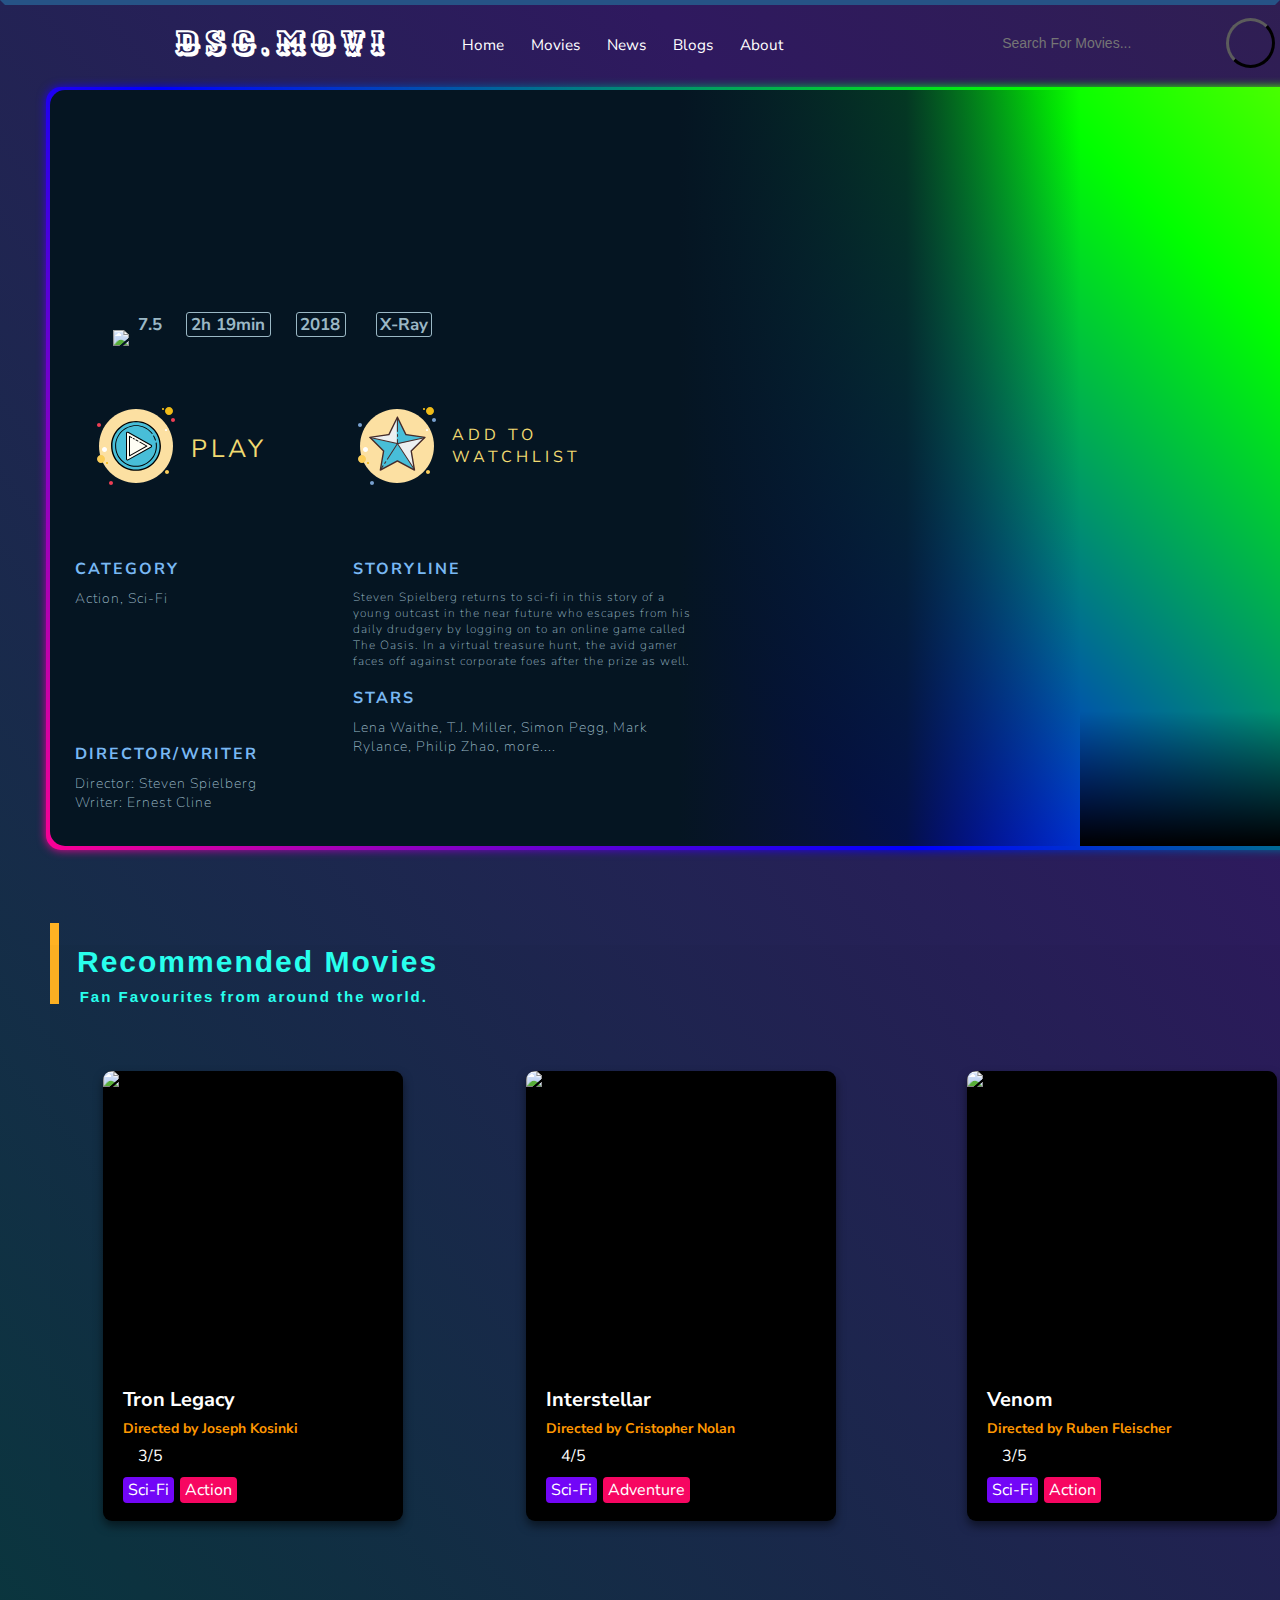
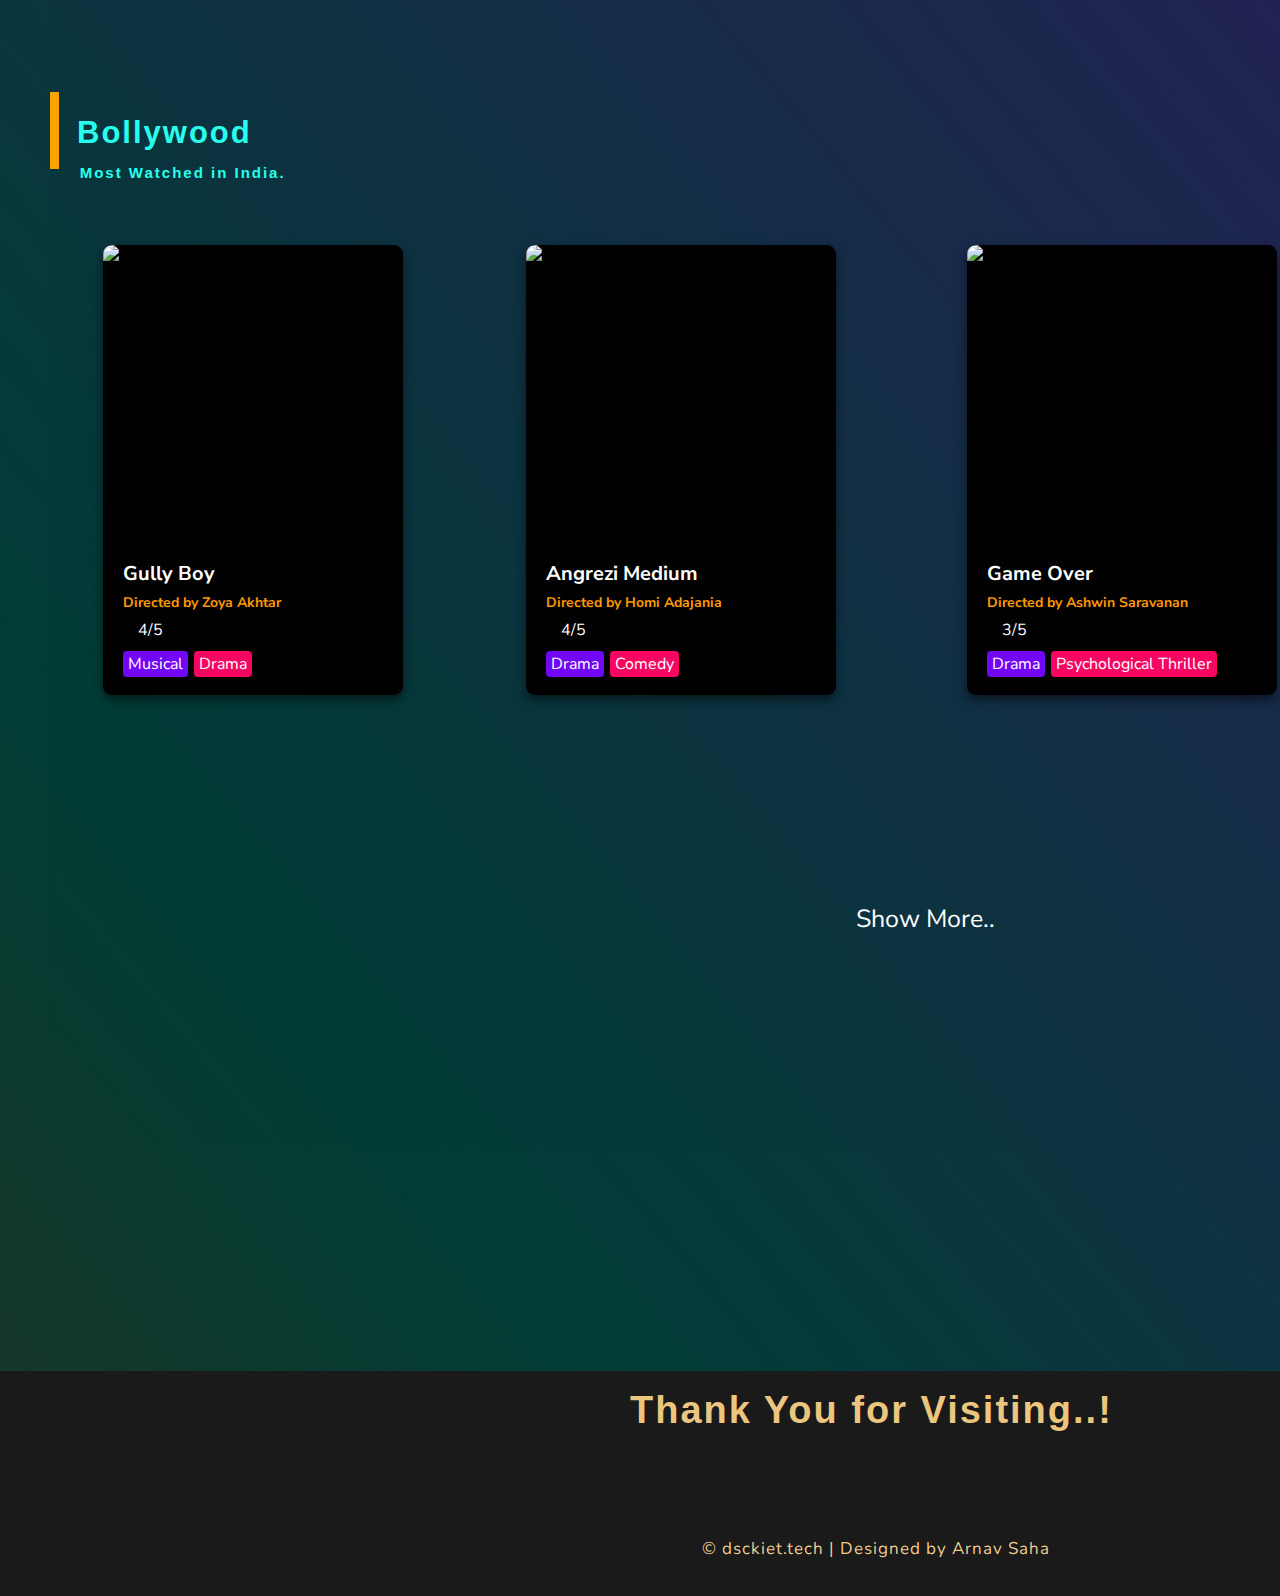
==== commit 6c38ac3b: "commit fifth" ====
--- a/index.html
+++ b/index.html
@@ -1,378 +1,374 @@
-<!DOCTYPE html>
-<html>
-<head>
-    <meta charset = "utf-8" />
-    <title>DSC.MOV - Watch movies online</title>
- 
-    <!--iframe-- width="0" height="0" src="https://www.youtuberepeater.com/watch?v=ZJkYKjfmld0#gsc.tab=0" allowfullscreen></!--iframe-->
-    <link rel="stylesheet" href="https://fonts.googleapis.com/css?family=Nunito+Sans&display=swap">
-    <link href="https://fonts.googleapis.com/css?family=Cabin+Sketch|Ewert&display=swap" rel="stylesheet">
-    <script src="https://kit.fontawesome.com/654fc1d182.js" crossorigin="anonymous"></script>
-    <script>
-        var beep5 = new Audio();
-        beep5.src = 'hover-btn.mp3';
-    </script>
-    <link rel="stylesheet" type="text/css" href="style1.css">
-
-</head>
-
-<body>
-    <nav>
-        <div class="logo">
-            <h4>DSC.MOVI</h4>
-        </div>  
-        <ul class="nav-links">
-            <li>
-                <a href="#" class="hover1">Home</a>
-            </li>
-            <li>
-                <a href="#" class="hover1">Movies</a>
-            </li>
-            <li>
-                <a href="#" class="hover1">News</a>
-            </li>
-            <li>
-                <a href="#" class="hover1">Blogs</a>
-            </li>
-            <li>
-                <a href="#" class="hover1">About</a>
-            </li>
-        </ul>
-        <li>
-            <div class="searchContainer">
-                <i class="fa fa-search searchIcon"></i>
-                <input class="searchBox" type="search" name="search" placeholder="Search For Movies...">
-            </div>
-        </li>
-        <div class="profile-avatar" style="background-image:url(https://m.media-amazon.com/images/G/02/CerberusPrimeVideo-FN38FSBD/adult-1.png)"></div>
-     </nav>
-    <input type="checkbox" id="check">
-    <label for="check">
-        <i class="fas fa-bars" id="btn"></i>
-        <i class="fas fa-times" id="cancel"></i>
-    </label>
-    <div class="movianim"></div>
-    <div class="movibar">
-        <div class="movcolor">
-            <div class="movie-title"></div>
-            <div class="imdbetc">
-                <span>
-                    <img src="https://img.icons8.com/color/48/000000/imdb.png"/>
-                </span>
-                <span data-automation-id="imdb-rating" class="imdbr">7.5</span>
-                <span class="time">
-                    <span data-automation-id="runtime">2h 19min</span>
-                </span>
-                <span class="year">
-                    <span data-automation-id="release-year">2018</span>
-                </span>
-                <span class="xray">
-                    <span data-automation-id="x-ray">X-Ray</span>
-                </span>
-            </div>
-            <div class="play">
-                <span class="playico" onmouseover="beep5.play();" onmouseout="beep5.stop()" >
-                    <svg xmlns="http://www.w3.org/2000/svg" x="0px" y="0px"
-                        width="100" height="100"
-                        viewBox="0 0 172 172"
-                        style=" fill:#000000;"><g fill="none" fill-rule="nonzero" stroke="none" stroke-width="1" stroke-linecap="butt" stroke-linejoin="miter" stroke-miterlimit="10" stroke-dasharray="" stroke-dashoffset="0" font-family="none" font-weight="none" font-size="none" text-anchor="none" style="mix-blend-mode: normal"><path d="M0,172v-172h172v172z" fill="none"></path><g><path d="M22.36,46.44c-1.89986,0 -3.44,1.54014 -3.44,3.44c0,1.89986 1.54014,3.44 3.44,3.44c1.89986,0 3.44,-1.54014 3.44,-3.44c0,-1.89986 -1.54014,-3.44 -3.44,-3.44z" fill="#ee3e54"></path><path d="M132.44,20.64c-0.94993,0 -1.72,0.77007 -1.72,1.72c0,0.94993 0.77007,1.72 1.72,1.72c0.94993,0 1.72,-0.77007 1.72,-1.72c0,-0.94993 -0.77007,-1.72 -1.72,-1.72z" fill="#f1bc19"></path><path d="M86,22.36c-35.1474,0 -63.64,28.4926 -63.64,63.64c0,35.1474 28.4926,63.64 63.64,63.64c35.1474,0 63.64,-28.4926 63.64,-63.64c0,-35.1474 -28.4926,-63.64 -63.64,-63.64z" fill="#fce0a2"></path><path d="M142.76,18.92c-3.79972,0 -6.88,3.08028 -6.88,6.88c0,3.79972 3.08028,6.88 6.88,6.88c3.79972,0 6.88,-3.08028 6.88,-6.88c0,-3.79972 -3.08028,-6.88 -6.88,-6.88z" fill="#f1bc19"></path><path d="M149.64,37.84c-1.89986,0 -3.44,1.54014 -3.44,3.44c0,1.89986 1.54014,3.44 3.44,3.44c1.89986,0 3.44,-1.54014 3.44,-3.44c0,-1.89986 -1.54014,-3.44 -3.44,-3.44z" fill="#ee3e54"></path><path d="M139.32,127.28c-1.89986,0 -3.44,1.54014 -3.44,3.44c0,1.89986 1.54014,3.44 3.44,3.44c1.89986,0 3.44,-1.54014 3.44,-3.44c0,-1.89986 -1.54014,-3.44 -3.44,-3.44zM25.8,101.48c-3.79972,0 -6.88,3.08028 -6.88,6.88c0,3.79972 3.08028,6.88 6.88,6.88c3.79972,0 6.88,-3.08028 6.88,-6.88c0,-3.79972 -3.08028,-6.88 -6.88,-6.88z" fill="#fbcd59"></path><path d="M43,146.2c-1.89986,0 -3.44,1.54014 -3.44,3.44c0,1.89986 1.54014,3.44 3.44,3.44c1.89986,0 3.44,-1.54014 3.44,-3.44c0,-1.89986 -1.54014,-3.44 -3.44,-3.44z" fill="#ee3e54"></path><path d="M31.82,87.72c-2.37482,0 -4.3,1.92518 -4.3,4.3c0,2.37482 1.92518,4.3 4.3,4.3c2.37482,0 4.3,-1.92518 4.3,-4.3c0,-2.37482 -1.92518,-4.3 -4.3,-4.3z" fill="#ffffff"></path><path d="M36.12,113.52c-0.94993,0 -1.72,0.77007 -1.72,1.72c0,0.94993 0.77007,1.72 1.72,1.72c0.94993,0 1.72,-0.77007 1.72,-1.72c0,-0.94993 -0.77007,-1.72 -1.72,-1.72z" fill="#f1bc19"></path><path d="M137.6,56.76c-0.94993,0 -1.72,0.77007 -1.72,1.72c0,0.94993 0.77007,1.72 1.72,1.72c0.94993,0 1.72,-0.77007 1.72,-1.72c0,-0.94993 -0.77007,-1.72 -1.72,-1.72z" fill="#ffffff"></path><g><path d="M86,44.075c-23.0358,0 -41.71,18.6742 -41.71,41.71c0,23.0358 18.6742,41.71 41.71,41.71c23.0358,0 41.71,-18.6742 41.71,-41.71c0,-23.0358 -18.6742,-41.71 -41.71,-41.71z" fill="#48bed8"></path><path d="M86,128.699c-23.66204,0 -42.914,-19.25024 -42.914,-42.914c0,-23.66376 19.25196,-42.914 42.914,-42.914c23.66204,0 42.914,19.25024 42.914,42.914c0,23.66376 -19.25196,42.914 -42.914,42.914zM86,45.279c-22.3342,0 -40.506,18.17008 -40.506,40.506c0,22.33592 18.1718,40.506 40.506,40.506c22.3342,0 40.506,-18.17008 40.506,-40.506c0,-22.33592 -18.1718,-40.506 -40.506,-40.506z" fill="#000000"></path></g><g fill="#000000"><path d="M119.40928,76.755c-0.36808,0 -0.70864,-0.23908 -0.82216,-0.60888c-0.15136,-0.49364 -0.31476,-0.98212 -0.48848,-1.46716c-0.67424,-1.88168 -1.52392,-3.71348 -2.5284,-5.45068c-0.23908,-0.40936 -0.09804,-0.9374 0.31304,-1.17476c0.41108,-0.24252 0.9374,-0.09804 1.17476,0.31476c1.05608,1.82492 1.95048,3.75304 2.65912,5.72932c0.18232,0.51084 0.35432,1.0234 0.51256,1.54284c0.13932,0.45408 -0.11524,0.93568 -0.57104,1.075c-0.08256,0.02752 -0.16684,0.03956 -0.2494,0.03956z"></path></g><g fill="#000000"><path d="M86,121.69c-19.79892,0 -35.905,-16.05964 -35.905,-35.79836c0,-19.73872 16.10608,-35.79664 35.905,-35.79664c10.277,0 20.07928,4.4032 26.89392,12.07956c0.51428,0.57964 1.01136,1.1782 1.4878,1.79052c0.29068,0.37496 0.2236,0.91332 -0.14964,1.20572c-0.37496,0.29584 -0.91504,0.22532 -1.20744,-0.15136c-0.45408,-0.58308 -0.9288,-1.15068 -1.41728,-1.7028c-6.48784,-7.31 -15.82228,-11.50336 -25.60736,-11.50336c-18.84948,0 -34.185,15.28736 -34.185,34.07836c0,18.791 15.33552,34.07836 34.185,34.07836c18.84948,0 34.185,-15.28736 34.185,-34.07836c0,-1.7114 -0.129,-3.43312 -0.38184,-5.11356c-0.07052,-0.46784 0.25284,-0.90644 0.7224,-0.97696c0.4816,-0.07396 0.90816,0.25284 0.97868,0.7224c0.26488,1.763 0.40076,3.57072 0.40076,5.36812c0,19.73872 -16.10608,35.79836 -35.905,35.79836z"></path></g><g><path d="M112.0322,87.63572l-39.818,22.22412c-1.1438,0.63812 -2.5542,-0.1892 -2.5542,-1.49984v-44.44824c0,-1.31064 1.4104,-2.13968 2.55592,-1.49984l39.818,22.22412c1.17304,0.65532 1.17304,2.34436 -0.00172,2.99968z" fill="#fffef4"></path><path d="M71.37828,110.94172c-0.45064,0 -0.89784,-0.1204 -1.30548,-0.35948c-0.79808,-0.46612 -1.2728,-1.2986 -1.2728,-2.22224v-44.44824c0,-0.92364 0.47472,-1.75612 1.27108,-2.22224c0.79636,-0.46612 1.7544,-0.47816 2.5628,-0.02924l39.818,22.22412c0.82732,0.46268 1.32268,1.30376 1.32268,2.25148c0,0.94772 -0.49536,1.7888 -1.32268,2.25148l-39.818,22.22412c-0.39388,0.22016 -0.8256,0.33024 -1.2556,0.33024zM71.38172,63.05176c-0.20124,0 -0.35948,0.07396 -0.4386,0.1204c-0.12728,0.07396 -0.42312,0.29584 -0.42312,0.7396v44.44824c0,0.44376 0.29584,0.66564 0.42312,0.7396c0.12384,0.07568 0.4644,0.2236 0.85312,0.01032l39.818,-22.22412c0.3956,-0.22188 0.44032,-0.59856 0.44032,-0.74992c0,-0.15136 -0.043,-0.52804 -0.44032,-0.74992l-39.818,-22.22412c-0.14964,-0.08084 -0.29068,-0.11008 -0.41452,-0.11008z" fill="#000000"></path></g><g fill="#000000"><path d="M74.82,103.76244c-0.14964,0 -0.301,-0.03784 -0.43516,-0.11696c-0.26316,-0.1548 -0.42484,-0.43688 -0.42484,-0.74304v-33.53312c0,-0.30616 0.16168,-0.58824 0.42484,-0.74304c0.26488,-0.1548 0.58996,-0.1548 0.85484,-0.0086l3.89064,2.17924c0.41452,0.2322 0.56244,0.75508 0.33024,1.17132c-0.2322,0.4128 -0.75508,0.559 -1.1696,0.33024l-2.61096,-1.46028v30.59708l27.31704,-15.2994l-10.71388,-6.00108c-0.41452,-0.2322 -0.56244,-0.7568 -0.33024,-1.17132c0.23048,-0.41624 0.75336,-0.56416 1.1696,-0.33024l12.05548,6.75272c0.27176,0.15308 0.44032,0.44032 0.44032,0.75164c0,0.31132 -0.16856,0.59856 -0.44032,0.75164l-29.9366,16.76656c-0.13244,0.07052 -0.27692,0.10664 -0.4214,0.10664z"></path></g><g><path d="M85.88132,75.55272l2.37704,1.34332l1.24012,0.70176" fill="#5aba9e"></path><path d="M89.49676,78.4578c-0.14276,0 -0.28896,-0.03612 -0.42312,-0.11008l-3.61716,-2.04508c-0.4128,-0.23392 -0.559,-0.75852 -0.32508,-1.17304c0.23392,-0.41108 0.76024,-0.559 1.17132,-0.32508l3.61888,2.04508c0.4128,0.23564 0.559,0.75852 0.32336,1.17304c-0.15652,0.27864 -0.4472,0.43516 -0.7482,0.43516z" fill="#000000"></path></g><g><path d="M81.21324,72.91424l1.8662,1.05608" fill="#5aba9e"></path><path d="M83.07944,74.83032c-0.14276,0 -0.28896,-0.03612 -0.42312,-0.11008l-1.8662,-1.05608c-0.41452,-0.23564 -0.559,-0.75852 -0.32508,-1.17304c0.23392,-0.41452 0.76024,-0.56072 1.17132,-0.32508l1.8662,1.05608c0.41452,0.23564 0.559,0.75852 0.32508,1.17304c-0.15652,0.27864 -0.44892,0.43516 -0.7482,0.43516z" fill="#000000"></path></g></g></g></svg>
-                </span>
-                <span class="playt">
-                    <span data-automation-id="play">PLAY</span>
-                </span>
-            </div>
-            <div class="wish">
-                <span class="wishl" onmouseover="beep5.play();">
-                    <svg xmlns="http://www.w3.org/2000/svg" x="0px" y="0px"
-                    width="100" height="100"
-                    viewBox="0 0 172 172"
-                    style=" fill:#000000;"><g fill="none" fill-rule="nonzero" stroke="none" stroke-width="1" stroke-linecap="butt" stroke-linejoin="miter" stroke-miterlimit="10" stroke-dasharray="" stroke-dashoffset="0" font-family="none" font-weight="none" font-size="none" text-anchor="none" style="mix-blend-mode: normal"><path d="M0,172v-172h172v172z" fill="none"></path><g><path d="M22.36,46.44c-1.89986,0 -3.44,1.54014 -3.44,3.44c0,1.89986 1.54014,3.44 3.44,3.44c1.89986,0 3.44,-1.54014 3.44,-3.44c0,-1.89986 -1.54014,-3.44 -3.44,-3.44z" fill="#78a0cf"></path><path d="M132.44,20.64c-0.94993,0 -1.72,0.77007 -1.72,1.72c0,0.94993 0.77007,1.72 1.72,1.72c0.94993,0 1.72,-0.77007 1.72,-1.72c0,-0.94993 -0.77007,-1.72 -1.72,-1.72z" fill="#f1bc19"></path><path d="M86,22.36c-35.1474,0 -63.64,28.4926 -63.64,63.64c0,35.1474 28.4926,63.64 63.64,63.64c35.1474,0 63.64,-28.4926 63.64,-63.64c0,-35.1474 -28.4926,-63.64 -63.64,-63.64z" fill="#fce0a2"></path><path d="M142.76,18.92c-3.79972,0 -6.88,3.08028 -6.88,6.88c0,3.79972 3.08028,6.88 6.88,6.88c3.79972,0 6.88,-3.08028 6.88,-6.88c0,-3.79972 -3.08028,-6.88 -6.88,-6.88z" fill="#f1bc19"></path><path d="M149.64,37.84c-1.89986,0 -3.44,1.54014 -3.44,3.44c0,1.89986 1.54014,3.44 3.44,3.44c1.89986,0 3.44,-1.54014 3.44,-3.44c0,-1.89986 -1.54014,-3.44 -3.44,-3.44z" fill="#78a0cf"></path><path d="M139.32,127.28c-1.89986,0 -3.44,1.54014 -3.44,3.44c0,1.89986 1.54014,3.44 3.44,3.44c1.89986,0 3.44,-1.54014 3.44,-3.44c0,-1.89986 -1.54014,-3.44 -3.44,-3.44zM25.8,101.48c-3.79972,0 -6.88,3.08028 -6.88,6.88c0,3.79972 3.08028,6.88 6.88,6.88c3.79972,0 6.88,-3.08028 6.88,-6.88c0,-3.79972 -3.08028,-6.88 -6.88,-6.88z" fill="#fbcd59"></path><path d="M43,146.2c-1.89986,0 -3.44,1.54014 -3.44,3.44c0,1.89986 1.54014,3.44 3.44,3.44c1.89986,0 3.44,-1.54014 3.44,-3.44c0,-1.89986 -1.54014,-3.44 -3.44,-3.44z" fill="#78a0cf"></path><path d="M31.82,87.72c-2.37482,0 -4.3,1.92518 -4.3,4.3c0,2.37482 1.92518,4.3 4.3,4.3c2.37482,0 4.3,-1.92518 4.3,-4.3c0,-2.37482 -1.92518,-4.3 -4.3,-4.3z" fill="#ffffff"></path><path d="M36.12,113.52c-0.94993,0 -1.72,0.77007 -1.72,1.72c0,0.94993 0.77007,1.72 1.72,1.72c0.94993,0 1.72,-0.77007 1.72,-1.72c0,-0.94993 -0.77007,-1.72 -1.72,-1.72z" fill="#f1bc19"></path><path d="M137.6,56.76c-0.94993,0 -1.72,0.77007 -1.72,1.72c0,0.94993 0.77007,1.72 1.72,1.72c0.94993,0 1.72,-0.77007 1.72,-1.72c0,-0.94993 -0.77007,-1.72 -1.72,-1.72z" fill="#ffffff"></path><path d="M86.71552,36.44508l14.67848,29.95036l32.766,4.74376l-23.72224,23.27848l5.633,32.9122l-29.35524,-15.566l-29.35524,15.566l5.63472,-32.9122l-23.72224,-23.27848l32.766,-4.74376z" fill="#48bed8"></path><path d="M84.99036,38.08596l0.14276,-0.28724l0.43172,0.57448l0.14448,43.44204l-47.18476,-10.35612l33.37488,-4.60272zM132.7496,71.45912l-45.45788,10.93232l28.19596,44.01824l-5.75512,-32.36524z" fill="#ecf0f1"></path><path d="M39.69588,72.11272l46.44,10.32c0.4644,0.1032 0.92364,-0.1892 1.02684,-0.6536c0.1032,-0.4644 -0.1892,-0.92364 -0.6536,-1.02684l-46.44,-10.32c-0.4644,-0.1032 -0.92364,0.1892 -1.02684,0.6536c-0.1032,0.4644 0.1892,0.92364 0.6536,1.02684" fill="#472b29"></path><path d="M132.8528,71.00676l-47.39632,10.22368l29.23312,44.86104c0.25972,0.39732 0.79292,0.51084 1.19024,0.25112c0.39732,-0.25972 0.51084,-0.79292 0.25112,-1.19024l-27.86916,-42.7678l44.95392,-9.69736c0.4644,-0.09976 0.75852,-0.55728 0.65876,-1.02168c-0.09976,-0.4644 -0.55728,-0.75852 -1.02168,-0.65876zM85.89336,36.55v24.51c0,0.47472 0.38528,0.86 0.86,0.86c0.47472,0 0.86,-0.38528 0.86,-0.86v-24.51c0,-0.47472 -0.38528,-0.86 -0.86,-0.86c-0.47644,0 -0.86,0.38528 -0.86,0.86" fill="#472b29"></path><path d="M85.89336,74.82v6.88c0,0.47472 0.38528,0.86 0.86,0.86c0.47472,0 0.86,-0.38528 0.86,-0.86v-6.88c0,-0.47472 -0.38528,-0.86 -0.86,-0.86c-0.47644,0 -0.86,0.38528 -0.86,0.86M86,66.22v3.44c0,0.47472 0.38528,0.86 0.86,0.86c0.47472,0 0.86,-0.38528 0.86,-0.86v-3.44c0,-0.47472 -0.38528,-0.86 -0.86,-0.86c-0.47472,0 -0.86,0.38528 -0.86,0.86" fill="#472b29"></path><path d="M85.95012,81.64324l-17.25676,26.51036c-0.25972,0.39732 -0.1462,0.93052 0.25112,1.19024c0.39732,0.25972 0.93052,0.1462 1.19024,-0.25112l17.25504,-26.50864c0.25972,-0.39732 0.1462,-0.93052 -0.25112,-1.19024c-0.39732,-0.25972 -0.93052,-0.14792 -1.18852,0.2494M61.19244,119.68792l-3.75304,5.76888c-0.25972,0.39732 -0.1462,0.93052 0.25112,1.19024c0.39904,0.25972 0.93052,0.1462 1.19024,-0.25112l3.75304,-5.76888c0.25972,-0.39732 0.1462,-0.93052 -0.25112,-1.19024c-0.39904,-0.25972 -0.93052,-0.14792 -1.19024,0.25112M65.9706,112.53616l-1.87652,2.88444c-0.25972,0.39732 -0.1462,0.93052 0.25112,1.19024c0.39904,0.25972 0.93052,0.1462 1.19024,-0.25112l1.87652,-2.88444c0.25972,-0.39732 0.1462,-0.93052 -0.25112,-1.19024c-0.39732,-0.25972 -0.93052,-0.1462 -1.19024,0.25112" fill="#472b29"></path><path d="M116.07076,128.53388c-0.19264,0 -0.387,-0.04644 -0.56416,-0.14104l-28.79108,-15.26844l-28.79108,15.26844c-0.40592,0.215 -0.89956,0.1806 -1.26936,-0.08772c-0.37324,-0.26832 -0.559,-0.72756 -0.4816,-1.17992l5.5298,-32.29128l-23.27332,-22.83472c-0.3268,-0.32164 -0.44376,-0.7998 -0.301,-1.23496c0.14104,-0.43516 0.51944,-0.75164 0.97008,-0.817l32.1382,-4.65432l14.3964,-29.3776c0.40592,-0.8256 1.75612,-0.8256 2.16376,0l14.39812,29.3776l32.1382,4.65432c0.45236,0.06536 0.82904,0.38184 0.97008,0.817c0.14276,0.43516 0.02752,0.91332 -0.301,1.23496l-23.2716,22.83644l5.52808,32.29128c0.0774,0.45236 -0.10836,0.90988 -0.4816,1.17992c-0.20984,0.15136 -0.45752,0.22704 -0.70692,0.22704zM86.71552,110.55816c0.19264,0 0.38872,0.04644 0.56416,0.14104l27.19148,14.42048l-5.2202,-30.49904c-0.06536,-0.39044 0.06192,-0.78604 0.344,-1.06296l21.98676,-21.57396l-30.35972,-4.39804c-0.39388,-0.05676 -0.73272,-0.30444 -0.90816,-0.6622l-13.59832,-27.74188l-13.59488,27.74188c-0.17716,0.35776 -0.516,0.60544 -0.90816,0.6622l-30.35972,4.39804l21.98676,21.57396c0.28208,0.27692 0.40936,0.67424 0.344,1.06296l-5.22192,30.49732l27.19148,-14.41876c0.17372,-0.09288 0.3698,-0.14104 0.56244,-0.14104z" fill="#472b29"></path></g></g></svg>
-                </span>
-                <span class="addtowish">
-                    <span data-automation-id="addtowish">ADD TO WATCHLIST</span>
-                </span>
-            </div>
-        </div>
-        <div class="movcolor1"></div>
-        <div class="movcolor2"></div>
-        <div class="movcolor3"></div>
-        <div class="margrec"></div>
-        <div class="margbol"></div>
-    </div>
-    <div class="movdet">
-        <h1 class="category">CATEGORY
-            <p class="category1">Action, Sci-Fi</p>
-        </h1>
-        <h2 class="director">DIRECTOR/WRITER
-            <p class="director1">Director: Steven Spielberg</p>
-            <p class="director2">Writer: Ernest Cline</p>
-        </h2>
-    </div>
-    <div class="movdet1">
-        <h3 class="story">STORYLINE
-            <p class="storyline">Steven Spielberg returns to sci-fi in this story of a
-                 young outcast in the near future who escapes from his daily drudgery by 
-                 logging on to an online game called The Oasis. In a virtual treasure hunt,
-                  the avid gamer faces off against corporate foes after the prize as well.</p>
-        </h3>
-        <h4 class="cast">STARS
-            <p class="cast1">Lena Waithe, T.J. Miller, Simon Pegg, Mark Rylance, Philip Zhao, more....</p>
-        </h4>
-    </div>
-    <div class="recom">
-        <div>
-            <h5>Recommended Movies</h5>
-            <p5>Fan Favourites from around the world.</p5>
-        </div>
-        <div class="card1" onmouseover="beep5.play();">
-            <div class="poster1"><img src="https://cdn.collider.com/wp-content/uploads/2010/09/tron-legacy-movie-poster-one-sheet-2.jpg"></div>
-            <div class="details1">
-                <h6>Tron Legacy<br><span>Directed by Joseph Kosinki</span></h6>
-                <div class="rating1">
-                    <i class="fa fa-star" aria-hidden="true"></i>
-                    <i class="fa fa-star" aria-hidden="true"></i>
-                    <i class="fa fa-star" aria-hidden="true"></i>
-                    <i class="fa fa-star-o" aria-hidden="true"></i>
-                    <i class="fa fa-star-o" aria-hidden="true"></i>
-                    <span>3/5</span>
-                </div>
-                <div class="tags1">
-                    <span class="scifi1">Sci-Fi</span>
-                    <span class="action1">Action</span>
-                </div>
-                <div class="info1">
-                    <p>Sam misses his father, a virtual world designer, and enters a virtual
-                     space that has become much more dangerous than his father intended. Now, both father and son embark upon a life-and-death journey.</p>
-                </div>
-            </div>
-        </div>
-        <div class="card2" onmouseover="beep5.play();">
-            <div class="poster2"><img src="http://www.impawards.com/2014/posters/interstellar_ver4_xlg.jpg" ></div>
-            <div class="details2">
-                <h6>Interstellar<br><span>Directed by Cristopher Nolan</span></h6>
-                <div class="rating2">
-                    <i class="fa fa-star" aria-hidden="true"></i>
-                    <i class="fa fa-star" aria-hidden="true"></i>
-                    <i class="fa fa-star" aria-hidden="true"></i>
-                    <i class="fa fa-star" aria-hidden="true"></i>
-                    <i class="fa fa-star-o" aria-hidden="true"></i>
-                    <span>4/5</span>
-                </div>
-                <div class="tags2">
-                    <span class="scifi2">Sci-Fi</span>
-                    <span class="action2">Adventure</span>
-                </div>
-                <div class="info2">
-                    <p>In Earth's future, a global crop blight and second Dust Bowl are slowly rendering the planet uninhabitable. 
-                        Professor Brand (Michael Caine), a brilliant NASA physicist, is working on plans to save mankind by.
-                        transporting Earth's population to a new home via a wormhole.</p>
-                </div>
-            </div>
-        </div>
-        <div class="card3" onmouseover="beep5.play();">
-            <div class="poster3"><img src="https://www.joblo.com/assets/images/oldsite/posters/images/full/Venom-poster-6.jpg" ></div>
-            <div class="details3">
-                <h6>Venom<br><span>Directed by Ruben Fleischer</span></h6>
-                <div class="rating3">
-                    <i class="fa fa-star" aria-hidden="true"></i>
-                    <i class="fa fa-star" aria-hidden="true"></i>
-                    <i class="fa fa-star" aria-hidden="true"></i>
-                    <i class="fa fa-star-o" aria-hidden="true"></i>
-                    <i class="fa fa-star-o" aria-hidden="true"></i>
-                    <span>3/5</span>
-                </div>
-                <div class="tags3">
-                    <span class="scifi3">Sci-Fi</span>
-                    <span class="action3">Action</span>
-                </div>
-                <div class="info3">
-                    <p>While trying to take down Carlton, the CEO of Life Foundation, 
-                        Eddie, a journalist, investigates experiments of human trials. Unwittingly, he gets merged with a symbiotic alien with lethal abilities.</p>
-                </div>
-            </div>
-        </div>
-        <div class="card33" onmouseover="beep5.play();">
-            <div class="poster33"><img src="https://www.moviexclusive.com/Files/442LAZARUS_EFFECT-2MB.jpg" ></div>
-            <div class="details33">
-                <h6>The Lazarus Effect <br><span>Directed by David Gelb</span></h6>
-                <div class="rating33">
-                    <i class="fa fa-star" aria-hidden="true"></i>
-                    <i class="fa fa-star" aria-hidden="true"></i>
-                    <i class="fa fa-star" aria-hidden="true"></i>
-                    <i class="fa fa-star-o" aria-hidden="true"></i>
-                    <i class="fa fa-star-o" aria-hidden="true"></i>
-                    <span>3/5</span>
-                </div>
-                <div class="tags33">
-                    <span class="scifi33">Horror</span>
-                    <span class="action33">Thriller</span>
-                </div>
-                <div class="info33">
-                    <p>Medical researcher Frank (Mark Duplass), his fiancee Zoe (Olivia Wilde) and their team have achieved the impossible: 
-                        they have found a way to revive the dead. After a successful, but unsanctioned, experiment on a lifeless animal, they are ready to make their work public. However,when their dean learns what they've done,he shuts them.</p>
-                </div>
-            </div>
-        </div>
-
-        <div class="rightarrow">
-            <button class="rightarrow1 wishl"><i class="fa fa-arrow-circle-right" aria-hidden="true"></i></button>
-        </div>
-        <div class="leftarrow">
-            <button class="leftarrow1 wishl"><i class="fa fa-arrow-circle-left" aria-hidden="true"></i></button>
-        </div>
-        <div>
-            <h7>Bollywood</h7>
-            <p7>Most Watched in India.</p7>
-        </div>
-        <div class="bolly">
-            <div class="card4" onmouseover="beep5.play();">
-                <div class="poster4"><img src="https://www.glamsham.com/Uploads/article/gully-boy-poster-20190619172020691.jpg" ></div>
-                <div class="details4">
-                    <h6>Gully Boy<br><span>Directed by Zoya Akhtar</span></h6>
-                    <div class="rating4">
-                        <i class="fa fa-star" aria-hidden="true"></i>
-                        <i class="fa fa-star" aria-hidden="true"></i>
-                        <i class="fa fa-star" aria-hidden="true"></i>
-                        <i class="fa fa-star" aria-hidden="true"></i>
-                        <i class="fa fa-star-o" aria-hidden="true"></i>
-                        <span>4/5</span>
-                    </div>
-                    <div class="tags4">
-                        <span class="scifi4">Musical</span>
-                        <span class="action4">Drama</span>
-                    </div>
-                    <div class="info4">
-                        <p>Murad, an underdog, struggles to convey his views on social issues and life in Dharavi 
-                            through rapping. His life changes drastically when he meets a local rapper, Shrikant alias MC Sher.</p>
-                    </div>
-                </div>
-            </div>
-            <div class="card5" onmouseover="beep5.play();">
-                <div class="poster5"><img src="https://m.media-amazon.com/images/M/MV5BNjlkZjBjZmUtNjZjNS00ODlkLWIzODYtODY0NmViN2E0MjIxXkEyXkFqcGdeQXVyODE5NzE3OTE@._V1_.jpg" ></div>
-                <div class="details5">
-                    <h6>Angrezi Medium<br><span>Directed by Homi Adajania</span></h6>
-                    <div class="rating5">
-                        <i class="fa fa-star" aria-hidden="true"></i>
-                        <i class="fa fa-star" aria-hidden="true"></i>
-                        <i class="fa fa-star" aria-hidden="true"></i>
-                        <i class="fa fa-star" aria-hidden="true"></i>
-                        <i class="fa fa-star-o" aria-hidden="true"></i>
-                        <span>4/5</span>
-                    </div>
-                    <div class="tags5">
-                        <span class="scifi5">Drama</span>
-                        <span class="action5">Comedy</span>
-                    </div>
-                    <div class="info5">
-                        <p>Champak, an unassuming mithai shop owner and single father is set to fulfil his daughter's dream to study in London.
-                           However, certain misadventures lead him and his family on a new quest, one which renews their relationships and bonds.</p>
-                    </div>
-                </div>
-            </div>
-            <div class="card6" onmouseover="beep5.play();">
-                <div class="poster6"><img src="https://www.filmibeat.com/ph-big/2018/10/game-over_153923696900.jpg" ></div>
-                <div class="details6">
-                    <h6>Game Over<br><span>Directed by Ashwin Saravanan</span></h6>
-                    <div class="rating6">
-                        <i class="fa fa-star" aria-hidden="true"></i>
-                        <i class="fa fa-star" aria-hidden="true"></i>
-                        <i class="fa fa-star" aria-hidden="true"></i>
-                        <i class="fa fa-star-o" aria-hidden="true"></i>
-                        <i class="fa fa-star-o" aria-hidden="true"></i>
-                        <span>3/5</span>
-                    </div>
-                    <div class="tags6">
-                        <span class="scifi6">Drama</span>
-                        <span class="action6">Psychological Thriller</span>
-                    </div>
-                    <div class="info6">
-                        <p>Swapna, a game designer, has post-traumatic stress disorder and a chronic fear of the dark.
-                             Her life turns upside down after a serial killer enters her house and creates havoc.</p>
-                    </div>
-                </div>
-            </div>
-            <div class="card7" onmouseover="beep5.play();">
-                <div class="poster7"><img src="https://m.media-amazon.com/images/M/MV5BZGFmMjM5OWMtZTRiNC00ODhlLThlYTItYTcyZDMyYmMyYjFjXkEyXkFqcGdeQXVyNDUzOTQ5MjY@._V1_.jpg" ></div>
-                <div class="details7">
-                    <h6>Zindagi Na Milegi Dobara<br><span>Directed by Zoya Akhtar</span></h6>
-                    <div class="rating7">
-                        <i class="fa fa-star" aria-hidden="true"></i>
-                        <i class="fa fa-star" aria-hidden="true"></i>
-                        <i class="fa fa-star" aria-hidden="true"></i>
-                        <i class="fa fa-star" aria-hidden="true"></i>
-                        <i class="fa fa-star-o" aria-hidden="true"></i>
-                        <span>4/5</span>
-                    </div>
-                    <div class="tags7">
-                        <span class="scifi7">Adventure</span>
-                        <span class="action7">Drama</span>
-                    </div>
-                    <div class="info7">
-                        <p>Friends Kabir, Imran and Arjun take a vacation in Spain before Kabir's marriage. 
-                            The trip turns into an opportunity to mend fences, heal wounds, fall in love with life and combat their worst fears.</p>
-                    </div>
-                </div>
-            </div>
-        </div>
-        <div class="rightarrow2">
-            <button class="rightarrow22 wishl"><i class="fa fa-arrow-circle-right" aria-hidden="true"></i></button>
-        </div>
-        <div class="leftarrow2">
-            <button class="leftarrow22 wishl"><i class="fa fa-arrow-circle-left" aria-hidden="true"></i></button>
-        </div>
-    <div class="shomor">
-        <p class="shomor1">Show More..</p>
-        <i class="fa fa-chevron-down shomor2" aria-hidden="true"></i>
-    </div> 
-    
-
-
-    </div>
-    <div class="sidebar">
-        <ul class="first">
-            <li><a href="#" class="hover"><i class="fas fa-stream"></i>Dashboard</a></li>
-            <li><a href="#" class="hover"><i class="fas fa-film"></i>All Films</a> </li>
-            <li><a href="#" class="hover"><i class="fas fa-film"></i>Features</a> </li>
-            <li><a href="#" class="hover"><i class="fas fa-film"></i>Documents</a> </li>
-            <li><a href="#" class="hover"><i class="fas fa-film"></i>Tv Shows</a> </li>
-            <li><a href="#" class="hover"><i class="fas fa-film"></i>Commercials</a> </li>
-        </ul>
-    </div> 
-     
-
-    <!--Footer-->
-    <div class="footer">
-        <div class="footer-content">
-            <h8>Thank You for Visiting..!</h8>
-            <div class="gmail">
-                <button class="gmail1" onmouseover="beep5.play();"><i class="fa fa-google-plus" aria-hidden="true"></i></button>
-            </div>
-            <div class="facebook">
-                <button class="facebook1" onmouseover="beep5.play();"><i class="fa fa-facebook" aria-hidden="true"></i></button>
-            </div>
-            <div class="twitter">
-                <button class="twitter1" onmouseover="beep5.play();"><i class="fa fa-twitter" aria-hidden="true"></i></button>
-            </div>
-            <div class="linkedin">
-                <button class="linkedin1" onmouseover="beep5.play();"><i class="fa fa-linkedin" aria-hidden="true"></i></button>
-            </div>
-            <div class="dribble">
-                <button class="dribble1" onmouseover="beep5.play();"><i class="fa fa-dribbble" aria-hidden="true"></i></button>
-            </div>
-            <div class="instagram">
-                <button class="instagram1" onmouseover="beep5.play();"><i class="fa fa-instagram" aria-hidden="true"></i></button>
-            </div>
-        </div>
-
-        <div class="footer-bottom">
-            &copy; dsckiet.tech | Designed by Arnav Saha
-        </div>
-        
-    </div>
-    
-    <section></section>
-    
-
-</body>
-<embed src="connection.mp3" autostart="true" loop="false" class="audio"> 
+<!DOCTYPE html>
+<html>
+<head>
+    <meta charset = "utf-8" />
+    <title>DSC.MOV - Watch movies online</title>
+ 
+    <!--iframe-- width="0" height="0" src="https://www.youtuberepeater.com/watch?v=ZJkYKjfmld0#gsc.tab=0" allowfullscreen></!--iframe-->
+    <link rel="stylesheet" href="https://fonts.googleapis.com/css?family=Nunito+Sans&display=swap">
+    <link href="https://fonts.googleapis.com/css?family=Cabin+Sketch|Ewert&display=swap" rel="stylesheet">
+    <script src="https://kit.fontawesome.com/654fc1d182.js" crossorigin="anonymous"></script>
+    <script>
+        var beep5 = new Audio();
+        beep5.src = 'hover-btn.mp3';
+    </script>
+    <link rel="stylesheet" type="text/css" href="style1.css">
+</head>
+
+<body>
+    <nav>
+        <div class="logo">
+            <h4>DSC.MOVI</h4>
+        </div>  
+        <ul class="nav-links">
+            <li>
+                <a href="#" class="hover1">Home</a>
+            </li>
+            <li>
+                <a href="#" class="hover1">Movies</a>
+            </li>
+            <li>
+                <a href="#" class="hover1">News</a>
+            </li>
+            <li>
+                <a href="#" class="hover1">Blogs</a>
+            </li>
+            <li>
+                <a href="#" class="hover1">About</a>
+            </li>
+        </ul>
+        <li>
+            <div class="searchContainer">
+                <i class="fa fa-search searchIcon"></i>
+                <input class="searchBox" type="search" name="search" placeholder="Search For Movies...">
+            </div>
+        </li>
+        <div class="profile-avatar" style="background-image:url(https://m.media-amazon.com/images/G/02/CerberusPrimeVideo-FN38FSBD/adult-1.png)"></div>
+     </nav>
+    <input type="checkbox" id="check">
+    <label for="check">
+        <i class="fas fa-bars" id="btn"></i>
+        <i class="fas fa-times" id="cancel"></i>
+    </label>
+    <div class="movianim"></div>
+    <div class="movibar">
+        <div class="movcolor">
+            <div class="movie-title"></div>
+            <div class="imdbetc">
+                <span>
+                    <img src="https://img.icons8.com/color/48/000000/imdb.png"/>
+                </span>
+                <span data-automation-id="imdb-rating" class="imdbr">7.5</span>
+                <span class="time">
+                    <span data-automation-id="runtime">2h 19min</span>
+                </span>
+                <span class="year">
+                    <span data-automation-id="release-year">2018</span>
+                </span>
+                <span class="xray">
+                    <span data-automation-id="x-ray">X-Ray</span>
+                </span>
+            </div>
+            <div class="play">
+                <span class="playico" onmouseover="beep5.play();" onmouseout="beep5.stop()" >
+                    <svg xmlns="http://www.w3.org/2000/svg" x="0px" y="0px"
+                        width="100" height="100"
+                        viewBox="0 0 172 172"
+                        style=" fill:#000000;"><g fill="none" fill-rule="nonzero" stroke="none" stroke-width="1" stroke-linecap="butt" stroke-linejoin="miter" stroke-miterlimit="10" stroke-dasharray="" stroke-dashoffset="0" font-family="none" font-weight="none" font-size="none" text-anchor="none" style="mix-blend-mode: normal"><path d="M0,172v-172h172v172z" fill="none"></path><g><path d="M22.36,46.44c-1.89986,0 -3.44,1.54014 -3.44,3.44c0,1.89986 1.54014,3.44 3.44,3.44c1.89986,0 3.44,-1.54014 3.44,-3.44c0,-1.89986 -1.54014,-3.44 -3.44,-3.44z" fill="#ee3e54"></path><path d="M132.44,20.64c-0.94993,0 -1.72,0.77007 -1.72,1.72c0,0.94993 0.77007,1.72 1.72,1.72c0.94993,0 1.72,-0.77007 1.72,-1.72c0,-0.94993 -0.77007,-1.72 -1.72,-1.72z" fill="#f1bc19"></path><path d="M86,22.36c-35.1474,0 -63.64,28.4926 -63.64,63.64c0,35.1474 28.4926,63.64 63.64,63.64c35.1474,0 63.64,-28.4926 63.64,-63.64c0,-35.1474 -28.4926,-63.64 -63.64,-63.64z" fill="#fce0a2"></path><path d="M142.76,18.92c-3.79972,0 -6.88,3.08028 -6.88,6.88c0,3.79972 3.08028,6.88 6.88,6.88c3.79972,0 6.88,-3.08028 6.88,-6.88c0,-3.79972 -3.08028,-6.88 -6.88,-6.88z" fill="#f1bc19"></path><path d="M149.64,37.84c-1.89986,0 -3.44,1.54014 -3.44,3.44c0,1.89986 1.54014,3.44 3.44,3.44c1.89986,0 3.44,-1.54014 3.44,-3.44c0,-1.89986 -1.54014,-3.44 -3.44,-3.44z" fill="#ee3e54"></path><path d="M139.32,127.28c-1.89986,0 -3.44,1.54014 -3.44,3.44c0,1.89986 1.54014,3.44 3.44,3.44c1.89986,0 3.44,-1.54014 3.44,-3.44c0,-1.89986 -1.54014,-3.44 -3.44,-3.44zM25.8,101.48c-3.79972,0 -6.88,3.08028 -6.88,6.88c0,3.79972 3.08028,6.88 6.88,6.88c3.79972,0 6.88,-3.08028 6.88,-6.88c0,-3.79972 -3.08028,-6.88 -6.88,-6.88z" fill="#fbcd59"></path><path d="M43,146.2c-1.89986,0 -3.44,1.54014 -3.44,3.44c0,1.89986 1.54014,3.44 3.44,3.44c1.89986,0 3.44,-1.54014 3.44,-3.44c0,-1.89986 -1.54014,-3.44 -3.44,-3.44z" fill="#ee3e54"></path><path d="M31.82,87.72c-2.37482,0 -4.3,1.92518 -4.3,4.3c0,2.37482 1.92518,4.3 4.3,4.3c2.37482,0 4.3,-1.92518 4.3,-4.3c0,-2.37482 -1.92518,-4.3 -4.3,-4.3z" fill="#ffffff"></path><path d="M36.12,113.52c-0.94993,0 -1.72,0.77007 -1.72,1.72c0,0.94993 0.77007,1.72 1.72,1.72c0.94993,0 1.72,-0.77007 1.72,-1.72c0,-0.94993 -0.77007,-1.72 -1.72,-1.72z" fill="#f1bc19"></path><path d="M137.6,56.76c-0.94993,0 -1.72,0.77007 -1.72,1.72c0,0.94993 0.77007,1.72 1.72,1.72c0.94993,0 1.72,-0.77007 1.72,-1.72c0,-0.94993 -0.77007,-1.72 -1.72,-1.72z" fill="#ffffff"></path><g><path d="M86,44.075c-23.0358,0 -41.71,18.6742 -41.71,41.71c0,23.0358 18.6742,41.71 41.71,41.71c23.0358,0 41.71,-18.6742 41.71,-41.71c0,-23.0358 -18.6742,-41.71 -41.71,-41.71z" fill="#48bed8"></path><path d="M86,128.699c-23.66204,0 -42.914,-19.25024 -42.914,-42.914c0,-23.66376 19.25196,-42.914 42.914,-42.914c23.66204,0 42.914,19.25024 42.914,42.914c0,23.66376 -19.25196,42.914 -42.914,42.914zM86,45.279c-22.3342,0 -40.506,18.17008 -40.506,40.506c0,22.33592 18.1718,40.506 40.506,40.506c22.3342,0 40.506,-18.17008 40.506,-40.506c0,-22.33592 -18.1718,-40.506 -40.506,-40.506z" fill="#000000"></path></g><g fill="#000000"><path d="M119.40928,76.755c-0.36808,0 -0.70864,-0.23908 -0.82216,-0.60888c-0.15136,-0.49364 -0.31476,-0.98212 -0.48848,-1.46716c-0.67424,-1.88168 -1.52392,-3.71348 -2.5284,-5.45068c-0.23908,-0.40936 -0.09804,-0.9374 0.31304,-1.17476c0.41108,-0.24252 0.9374,-0.09804 1.17476,0.31476c1.05608,1.82492 1.95048,3.75304 2.65912,5.72932c0.18232,0.51084 0.35432,1.0234 0.51256,1.54284c0.13932,0.45408 -0.11524,0.93568 -0.57104,1.075c-0.08256,0.02752 -0.16684,0.03956 -0.2494,0.03956z"></path></g><g fill="#000000"><path d="M86,121.69c-19.79892,0 -35.905,-16.05964 -35.905,-35.79836c0,-19.73872 16.10608,-35.79664 35.905,-35.79664c10.277,0 20.07928,4.4032 26.89392,12.07956c0.51428,0.57964 1.01136,1.1782 1.4878,1.79052c0.29068,0.37496 0.2236,0.91332 -0.14964,1.20572c-0.37496,0.29584 -0.91504,0.22532 -1.20744,-0.15136c-0.45408,-0.58308 -0.9288,-1.15068 -1.41728,-1.7028c-6.48784,-7.31 -15.82228,-11.50336 -25.60736,-11.50336c-18.84948,0 -34.185,15.28736 -34.185,34.07836c0,18.791 15.33552,34.07836 34.185,34.07836c18.84948,0 34.185,-15.28736 34.185,-34.07836c0,-1.7114 -0.129,-3.43312 -0.38184,-5.11356c-0.07052,-0.46784 0.25284,-0.90644 0.7224,-0.97696c0.4816,-0.07396 0.90816,0.25284 0.97868,0.7224c0.26488,1.763 0.40076,3.57072 0.40076,5.36812c0,19.73872 -16.10608,35.79836 -35.905,35.79836z"></path></g><g><path d="M112.0322,87.63572l-39.818,22.22412c-1.1438,0.63812 -2.5542,-0.1892 -2.5542,-1.49984v-44.44824c0,-1.31064 1.4104,-2.13968 2.55592,-1.49984l39.818,22.22412c1.17304,0.65532 1.17304,2.34436 -0.00172,2.99968z" fill="#fffef4"></path><path d="M71.37828,110.94172c-0.45064,0 -0.89784,-0.1204 -1.30548,-0.35948c-0.79808,-0.46612 -1.2728,-1.2986 -1.2728,-2.22224v-44.44824c0,-0.92364 0.47472,-1.75612 1.27108,-2.22224c0.79636,-0.46612 1.7544,-0.47816 2.5628,-0.02924l39.818,22.22412c0.82732,0.46268 1.32268,1.30376 1.32268,2.25148c0,0.94772 -0.49536,1.7888 -1.32268,2.25148l-39.818,22.22412c-0.39388,0.22016 -0.8256,0.33024 -1.2556,0.33024zM71.38172,63.05176c-0.20124,0 -0.35948,0.07396 -0.4386,0.1204c-0.12728,0.07396 -0.42312,0.29584 -0.42312,0.7396v44.44824c0,0.44376 0.29584,0.66564 0.42312,0.7396c0.12384,0.07568 0.4644,0.2236 0.85312,0.01032l39.818,-22.22412c0.3956,-0.22188 0.44032,-0.59856 0.44032,-0.74992c0,-0.15136 -0.043,-0.52804 -0.44032,-0.74992l-39.818,-22.22412c-0.14964,-0.08084 -0.29068,-0.11008 -0.41452,-0.11008z" fill="#000000"></path></g><g fill="#000000"><path d="M74.82,103.76244c-0.14964,0 -0.301,-0.03784 -0.43516,-0.11696c-0.26316,-0.1548 -0.42484,-0.43688 -0.42484,-0.74304v-33.53312c0,-0.30616 0.16168,-0.58824 0.42484,-0.74304c0.26488,-0.1548 0.58996,-0.1548 0.85484,-0.0086l3.89064,2.17924c0.41452,0.2322 0.56244,0.75508 0.33024,1.17132c-0.2322,0.4128 -0.75508,0.559 -1.1696,0.33024l-2.61096,-1.46028v30.59708l27.31704,-15.2994l-10.71388,-6.00108c-0.41452,-0.2322 -0.56244,-0.7568 -0.33024,-1.17132c0.23048,-0.41624 0.75336,-0.56416 1.1696,-0.33024l12.05548,6.75272c0.27176,0.15308 0.44032,0.44032 0.44032,0.75164c0,0.31132 -0.16856,0.59856 -0.44032,0.75164l-29.9366,16.76656c-0.13244,0.07052 -0.27692,0.10664 -0.4214,0.10664z"></path></g><g><path d="M85.88132,75.55272l2.37704,1.34332l1.24012,0.70176" fill="#5aba9e"></path><path d="M89.49676,78.4578c-0.14276,0 -0.28896,-0.03612 -0.42312,-0.11008l-3.61716,-2.04508c-0.4128,-0.23392 -0.559,-0.75852 -0.32508,-1.17304c0.23392,-0.41108 0.76024,-0.559 1.17132,-0.32508l3.61888,2.04508c0.4128,0.23564 0.559,0.75852 0.32336,1.17304c-0.15652,0.27864 -0.4472,0.43516 -0.7482,0.43516z" fill="#000000"></path></g><g><path d="M81.21324,72.91424l1.8662,1.05608" fill="#5aba9e"></path><path d="M83.07944,74.83032c-0.14276,0 -0.28896,-0.03612 -0.42312,-0.11008l-1.8662,-1.05608c-0.41452,-0.23564 -0.559,-0.75852 -0.32508,-1.17304c0.23392,-0.41452 0.76024,-0.56072 1.17132,-0.32508l1.8662,1.05608c0.41452,0.23564 0.559,0.75852 0.32508,1.17304c-0.15652,0.27864 -0.44892,0.43516 -0.7482,0.43516z" fill="#000000"></path></g></g></g></svg>
+                </span>
+                <span class="playt">
+                    <span data-automation-id="play">PLAY</span>
+                </span>
+            </div>
+            <div class="wish">
+                <span class="wishl" onmouseover="beep5.play();">
+                    <svg xmlns="http://www.w3.org/2000/svg" x="0px" y="0px"
+                    width="100" height="100"
+                    viewBox="0 0 172 172"
+                    style=" fill:#000000;"><g fill="none" fill-rule="nonzero" stroke="none" stroke-width="1" stroke-linecap="butt" stroke-linejoin="miter" stroke-miterlimit="10" stroke-dasharray="" stroke-dashoffset="0" font-family="none" font-weight="none" font-size="none" text-anchor="none" style="mix-blend-mode: normal"><path d="M0,172v-172h172v172z" fill="none"></path><g><path d="M22.36,46.44c-1.89986,0 -3.44,1.54014 -3.44,3.44c0,1.89986 1.54014,3.44 3.44,3.44c1.89986,0 3.44,-1.54014 3.44,-3.44c0,-1.89986 -1.54014,-3.44 -3.44,-3.44z" fill="#78a0cf"></path><path d="M132.44,20.64c-0.94993,0 -1.72,0.77007 -1.72,1.72c0,0.94993 0.77007,1.72 1.72,1.72c0.94993,0 1.72,-0.77007 1.72,-1.72c0,-0.94993 -0.77007,-1.72 -1.72,-1.72z" fill="#f1bc19"></path><path d="M86,22.36c-35.1474,0 -63.64,28.4926 -63.64,63.64c0,35.1474 28.4926,63.64 63.64,63.64c35.1474,0 63.64,-28.4926 63.64,-63.64c0,-35.1474 -28.4926,-63.64 -63.64,-63.64z" fill="#fce0a2"></path><path d="M142.76,18.92c-3.79972,0 -6.88,3.08028 -6.88,6.88c0,3.79972 3.08028,6.88 6.88,6.88c3.79972,0 6.88,-3.08028 6.88,-6.88c0,-3.79972 -3.08028,-6.88 -6.88,-6.88z" fill="#f1bc19"></path><path d="M149.64,37.84c-1.89986,0 -3.44,1.54014 -3.44,3.44c0,1.89986 1.54014,3.44 3.44,3.44c1.89986,0 3.44,-1.54014 3.44,-3.44c0,-1.89986 -1.54014,-3.44 -3.44,-3.44z" fill="#78a0cf"></path><path d="M139.32,127.28c-1.89986,0 -3.44,1.54014 -3.44,3.44c0,1.89986 1.54014,3.44 3.44,3.44c1.89986,0 3.44,-1.54014 3.44,-3.44c0,-1.89986 -1.54014,-3.44 -3.44,-3.44zM25.8,101.48c-3.79972,0 -6.88,3.08028 -6.88,6.88c0,3.79972 3.08028,6.88 6.88,6.88c3.79972,0 6.88,-3.08028 6.88,-6.88c0,-3.79972 -3.08028,-6.88 -6.88,-6.88z" fill="#fbcd59"></path><path d="M43,146.2c-1.89986,0 -3.44,1.54014 -3.44,3.44c0,1.89986 1.54014,3.44 3.44,3.44c1.89986,0 3.44,-1.54014 3.44,-3.44c0,-1.89986 -1.54014,-3.44 -3.44,-3.44z" fill="#78a0cf"></path><path d="M31.82,87.72c-2.37482,0 -4.3,1.92518 -4.3,4.3c0,2.37482 1.92518,4.3 4.3,4.3c2.37482,0 4.3,-1.92518 4.3,-4.3c0,-2.37482 -1.92518,-4.3 -4.3,-4.3z" fill="#ffffff"></path><path d="M36.12,113.52c-0.94993,0 -1.72,0.77007 -1.72,1.72c0,0.94993 0.77007,1.72 1.72,1.72c0.94993,0 1.72,-0.77007 1.72,-1.72c0,-0.94993 -0.77007,-1.72 -1.72,-1.72z" fill="#f1bc19"></path><path d="M137.6,56.76c-0.94993,0 -1.72,0.77007 -1.72,1.72c0,0.94993 0.77007,1.72 1.72,1.72c0.94993,0 1.72,-0.77007 1.72,-1.72c0,-0.94993 -0.77007,-1.72 -1.72,-1.72z" fill="#ffffff"></path><path d="M86.71552,36.44508l14.67848,29.95036l32.766,4.74376l-23.72224,23.27848l5.633,32.9122l-29.35524,-15.566l-29.35524,15.566l5.63472,-32.9122l-23.72224,-23.27848l32.766,-4.74376z" fill="#48bed8"></path><path d="M84.99036,38.08596l0.14276,-0.28724l0.43172,0.57448l0.14448,43.44204l-47.18476,-10.35612l33.37488,-4.60272zM132.7496,71.45912l-45.45788,10.93232l28.19596,44.01824l-5.75512,-32.36524z" fill="#ecf0f1"></path><path d="M39.69588,72.11272l46.44,10.32c0.4644,0.1032 0.92364,-0.1892 1.02684,-0.6536c0.1032,-0.4644 -0.1892,-0.92364 -0.6536,-1.02684l-46.44,-10.32c-0.4644,-0.1032 -0.92364,0.1892 -1.02684,0.6536c-0.1032,0.4644 0.1892,0.92364 0.6536,1.02684" fill="#472b29"></path><path d="M132.8528,71.00676l-47.39632,10.22368l29.23312,44.86104c0.25972,0.39732 0.79292,0.51084 1.19024,0.25112c0.39732,-0.25972 0.51084,-0.79292 0.25112,-1.19024l-27.86916,-42.7678l44.95392,-9.69736c0.4644,-0.09976 0.75852,-0.55728 0.65876,-1.02168c-0.09976,-0.4644 -0.55728,-0.75852 -1.02168,-0.65876zM85.89336,36.55v24.51c0,0.47472 0.38528,0.86 0.86,0.86c0.47472,0 0.86,-0.38528 0.86,-0.86v-24.51c0,-0.47472 -0.38528,-0.86 -0.86,-0.86c-0.47644,0 -0.86,0.38528 -0.86,0.86" fill="#472b29"></path><path d="M85.89336,74.82v6.88c0,0.47472 0.38528,0.86 0.86,0.86c0.47472,0 0.86,-0.38528 0.86,-0.86v-6.88c0,-0.47472 -0.38528,-0.86 -0.86,-0.86c-0.47644,0 -0.86,0.38528 -0.86,0.86M86,66.22v3.44c0,0.47472 0.38528,0.86 0.86,0.86c0.47472,0 0.86,-0.38528 0.86,-0.86v-3.44c0,-0.47472 -0.38528,-0.86 -0.86,-0.86c-0.47472,0 -0.86,0.38528 -0.86,0.86" fill="#472b29"></path><path d="M85.95012,81.64324l-17.25676,26.51036c-0.25972,0.39732 -0.1462,0.93052 0.25112,1.19024c0.39732,0.25972 0.93052,0.1462 1.19024,-0.25112l17.25504,-26.50864c0.25972,-0.39732 0.1462,-0.93052 -0.25112,-1.19024c-0.39732,-0.25972 -0.93052,-0.14792 -1.18852,0.2494M61.19244,119.68792l-3.75304,5.76888c-0.25972,0.39732 -0.1462,0.93052 0.25112,1.19024c0.39904,0.25972 0.93052,0.1462 1.19024,-0.25112l3.75304,-5.76888c0.25972,-0.39732 0.1462,-0.93052 -0.25112,-1.19024c-0.39904,-0.25972 -0.93052,-0.14792 -1.19024,0.25112M65.9706,112.53616l-1.87652,2.88444c-0.25972,0.39732 -0.1462,0.93052 0.25112,1.19024c0.39904,0.25972 0.93052,0.1462 1.19024,-0.25112l1.87652,-2.88444c0.25972,-0.39732 0.1462,-0.93052 -0.25112,-1.19024c-0.39732,-0.25972 -0.93052,-0.1462 -1.19024,0.25112" fill="#472b29"></path><path d="M116.07076,128.53388c-0.19264,0 -0.387,-0.04644 -0.56416,-0.14104l-28.79108,-15.26844l-28.79108,15.26844c-0.40592,0.215 -0.89956,0.1806 -1.26936,-0.08772c-0.37324,-0.26832 -0.559,-0.72756 -0.4816,-1.17992l5.5298,-32.29128l-23.27332,-22.83472c-0.3268,-0.32164 -0.44376,-0.7998 -0.301,-1.23496c0.14104,-0.43516 0.51944,-0.75164 0.97008,-0.817l32.1382,-4.65432l14.3964,-29.3776c0.40592,-0.8256 1.75612,-0.8256 2.16376,0l14.39812,29.3776l32.1382,4.65432c0.45236,0.06536 0.82904,0.38184 0.97008,0.817c0.14276,0.43516 0.02752,0.91332 -0.301,1.23496l-23.2716,22.83644l5.52808,32.29128c0.0774,0.45236 -0.10836,0.90988 -0.4816,1.17992c-0.20984,0.15136 -0.45752,0.22704 -0.70692,0.22704zM86.71552,110.55816c0.19264,0 0.38872,0.04644 0.56416,0.14104l27.19148,14.42048l-5.2202,-30.49904c-0.06536,-0.39044 0.06192,-0.78604 0.344,-1.06296l21.98676,-21.57396l-30.35972,-4.39804c-0.39388,-0.05676 -0.73272,-0.30444 -0.90816,-0.6622l-13.59832,-27.74188l-13.59488,27.74188c-0.17716,0.35776 -0.516,0.60544 -0.90816,0.6622l-30.35972,4.39804l21.98676,21.57396c0.28208,0.27692 0.40936,0.67424 0.344,1.06296l-5.22192,30.49732l27.19148,-14.41876c0.17372,-0.09288 0.3698,-0.14104 0.56244,-0.14104z" fill="#472b29"></path></g></g></svg>
+                </span>
+                <span class="addtowish">
+                    <span data-automation-id="addtowish">ADD TO WATCHLIST</span>
+                </span>
+            </div>
+        </div>
+        <div class="movcolor1"></div>
+        <div class="movcolor2"></div>
+        <div class="movcolor3"></div>
+        <div class="margrec"></div>
+        <div class="margbol"></div>
+    </div>
+    <div class="movdet">
+        <h1 class="category">CATEGORY
+            <p class="category1">Action, Sci-Fi</p>
+        </h1>
+        <h2 class="director">DIRECTOR/WRITER
+            <p class="director1">Director: Steven Spielberg</p>
+            <p class="director2">Writer: Ernest Cline</p>
+        </h2>
+    </div>
+    <div class="movdet1">
+        <h3 class="story">STORYLINE
+            <p class="storyline">Steven Spielberg returns to sci-fi in this story of a
+                 young outcast in the near future who escapes from his daily drudgery by 
+                 logging on to an online game called The Oasis. In a virtual treasure hunt,
+                  the avid gamer faces off against corporate foes after the prize as well.</p>
+        </h3>
+        <h4 class="cast">STARS
+            <p class="cast1">Lena Waithe, T.J. Miller, Simon Pegg, Mark Rylance, Philip Zhao, more....</p>
+        </h4>
+    </div>
+    <div class="recom">
+        <div>
+            <h5>Recommended Movies</h5>
+            <p5>Fan Favourites from around the world.</p5>
+        </div>
+        <div class="card1" onmouseover="beep5.play();">
+            <div class="poster1"><img src="https://cdn.collider.com/wp-content/uploads/2010/09/tron-legacy-movie-poster-one-sheet-2.jpg"></div>
+            <div class="details1">
+                <h6>Tron Legacy<br><span>Directed by Joseph Kosinki</span></h6>
+                <div class="rating1">
+                    <i class="fa fa-star" aria-hidden="true"></i>
+                    <i class="fa fa-star" aria-hidden="true"></i>
+                    <i class="fa fa-star" aria-hidden="true"></i>
+                    <i class="fa fa-star-o" aria-hidden="true"></i>
+                    <i class="fa fa-star-o" aria-hidden="true"></i>
+                    <span>3/5</span>
+                </div>
+                <div class="tags1">
+                    <span class="scifi1">Sci-Fi</span>
+                    <span class="action1">Action</span>
+                </div>
+                <div class="info1">
+                    <p>Sam misses his father, a virtual world designer, and enters a virtual
+                     space that has become much more dangerous than his father intended. Now, both father and son embark upon a life-and-death journey.</p>
+                </div>
+            </div>
+        </div>
+        <div class="card2" onmouseover="beep5.play();">
+            <div class="poster2"><img src="http://www.impawards.com/2014/posters/interstellar_ver4_xlg.jpg" ></div>
+            <div class="details2">
+                <h6>Interstellar<br><span>Directed by Cristopher Nolan</span></h6>
+                <div class="rating2">
+                    <i class="fa fa-star" aria-hidden="true"></i>
+                    <i class="fa fa-star" aria-hidden="true"></i>
+                    <i class="fa fa-star" aria-hidden="true"></i>
+                    <i class="fa fa-star" aria-hidden="true"></i>
+                    <i class="fa fa-star-o" aria-hidden="true"></i>
+                    <span>4/5</span>
+                </div>
+                <div class="tags2">
+                    <span class="scifi2">Sci-Fi</span>
+                    <span class="action2">Adventure</span>
+                </div>
+                <div class="info2">
+                    <p>In Earth's future, a global crop blight and second Dust Bowl are slowly rendering the planet uninhabitable. 
+                        Professor Brand (Michael Caine), a brilliant NASA physicist, is working on plans to save mankind by.
+                        transporting Earth's population to a new home via a wormhole.</p>
+                </div>
+            </div>
+        </div>
+        <div class="card3" onmouseover="beep5.play();">
+            <div class="poster3"><img src="https://www.joblo.com/assets/images/oldsite/posters/images/full/Venom-poster-6.jpg" ></div>
+            <div class="details3">
+                <h6>Venom<br><span>Directed by Ruben Fleischer</span></h6>
+                <div class="rating3">
+                    <i class="fa fa-star" aria-hidden="true"></i>
+                    <i class="fa fa-star" aria-hidden="true"></i>
+                    <i class="fa fa-star" aria-hidden="true"></i>
+                    <i class="fa fa-star-o" aria-hidden="true"></i>
+                    <i class="fa fa-star-o" aria-hidden="true"></i>
+                    <span>3/5</span>
+                </div>
+                <div class="tags3">
+                    <span class="scifi3">Sci-Fi</span>
+                    <span class="action3">Action</span>
+                </div>
+                <div class="info3">
+                    <p>While trying to take down Carlton, the CEO of Life Foundation, 
+                        Eddie, a journalist, investigates experiments of human trials. Unwittingly, he gets merged with a symbiotic alien with lethal abilities.</p>
+                </div>
+            </div>
+        </div>
+        <div class="card33" onmouseover="beep5.play();">
+            <div class="poster33"><img src="https://www.moviexclusive.com/Files/442LAZARUS_EFFECT-2MB.jpg" ></div>
+            <div class="details33">
+                <h6>The Lazarus Effect <br><span>Directed by David Gelb</span></h6>
+                <div class="rating33">
+                    <i class="fa fa-star" aria-hidden="true"></i>
+                    <i class="fa fa-star" aria-hidden="true"></i>
+                    <i class="fa fa-star" aria-hidden="true"></i>
+                    <i class="fa fa-star-o" aria-hidden="true"></i>
+                    <i class="fa fa-star-o" aria-hidden="true"></i>
+                    <span>3/5</span>
+                </div>
+                <div class="tags33">
+                    <span class="scifi33">Horror</span>
+                    <span class="action33">Thriller</span>
+                </div>
+                <div class="info33">
+                    <p>Medical researcher Frank (Mark Duplass), his fiancee Zoe (Olivia Wilde) and their team have achieved the impossible: 
+                        they have found a way to revive the dead. After a successful, but unsanctioned, experiment on a lifeless animal, they are ready to make their work public. However,when their dean learns what they've done,he shuts them.</p>
+                </div>
+            </div>
+        </div>
+
+        <div class="rightarrow">
+            <button class="rightarrow1 wishl"><i class="fa fa-arrow-circle-right" aria-hidden="true"></i></button>
+        </div>
+        <div class="leftarrow">
+            <button class="leftarrow1 wishl"><i class="fa fa-arrow-circle-left" aria-hidden="true"></i></button>
+        </div>
+        <div>
+            <h7>Bollywood</h7>
+            <p7>Most Watched in India.</p7>
+        </div>
+        <div class="bolly">
+            <div class="card4" onmouseover="beep5.play();">
+                <div class="poster4"><img src="https://www.glamsham.com/Uploads/article/gully-boy-poster-20190619172020691.jpg" ></div>
+                <div class="details4">
+                    <h6>Gully Boy<br><span>Directed by Zoya Akhtar</span></h6>
+                    <div class="rating4">
+                        <i class="fa fa-star" aria-hidden="true"></i>
+                        <i class="fa fa-star" aria-hidden="true"></i>
+                        <i class="fa fa-star" aria-hidden="true"></i>
+                        <i class="fa fa-star" aria-hidden="true"></i>
+                        <i class="fa fa-star-o" aria-hidden="true"></i>
+                        <span>4/5</span>
+                    </div>
+                    <div class="tags4">
+                        <span class="scifi4">Musical</span>
+                        <span class="action4">Drama</span>
+                    </div>
+                    <div class="info4">
+                        <p>Murad, an underdog, struggles to convey his views on social issues and life in Dharavi 
+                            through rapping. His life changes drastically when he meets a local rapper, Shrikant alias MC Sher.</p>
+                    </div>
+                </div>
+            </div>
+            <div class="card5" onmouseover="beep5.play();">
+                <div class="poster5"><img src="https://m.media-amazon.com/images/M/MV5BNjlkZjBjZmUtNjZjNS00ODlkLWIzODYtODY0NmViN2E0MjIxXkEyXkFqcGdeQXVyODE5NzE3OTE@._V1_.jpg" ></div>
+                <div class="details5">
+                    <h6>Angrezi Medium<br><span>Directed by Homi Adajania</span></h6>
+                    <div class="rating5">
+                        <i class="fa fa-star" aria-hidden="true"></i>
+                        <i class="fa fa-star" aria-hidden="true"></i>
+                        <i class="fa fa-star" aria-hidden="true"></i>
+                        <i class="fa fa-star" aria-hidden="true"></i>
+                        <i class="fa fa-star-o" aria-hidden="true"></i>
+                        <span>4/5</span>
+                    </div>
+                    <div class="tags5">
+                        <span class="scifi5">Drama</span>
+                        <span class="action5">Comedy</span>
+                    </div>
+                    <div class="info5">
+                        <p>Champak, an unassuming mithai shop owner and single father is set to fulfil his daughter's dream to study in London.
+                           However, certain misadventures lead him and his family on a new quest, one which renews their relationships and bonds.</p>
+                    </div>
+                </div>
+            </div>
+            <div class="card6" onmouseover="beep5.play();">
+                <div class="poster6"><img src="https://www.filmibeat.com/ph-big/2018/10/game-over_153923696900.jpg" ></div>
+                <div class="details6">
+                    <h6>Game Over<br><span>Directed by Ashwin Saravanan</span></h6>
+                    <div class="rating6">
+                        <i class="fa fa-star" aria-hidden="true"></i>
+                        <i class="fa fa-star" aria-hidden="true"></i>
+                        <i class="fa fa-star" aria-hidden="true"></i>
+                        <i class="fa fa-star-o" aria-hidden="true"></i>
+                        <i class="fa fa-star-o" aria-hidden="true"></i>
+                        <span>3/5</span>
+                    </div>
+                    <div class="tags6">
+                        <span class="scifi6">Drama</span>
+                        <span class="action6">Psychological Thriller</span>
+                    </div>
+                    <div class="info6">
+                        <p>Swapna, a game designer, has post-traumatic stress disorder and a chronic fear of the dark.
+                             Her life turns upside down after a serial killer enters her house and creates havoc.</p>
+                    </div>
+                </div>
+            </div>
+            <div class="card7" onmouseover="beep5.play();">
+                <div class="poster7"><img src="https://m.media-amazon.com/images/M/MV5BZGFmMjM5OWMtZTRiNC00ODhlLThlYTItYTcyZDMyYmMyYjFjXkEyXkFqcGdeQXVyNDUzOTQ5MjY@._V1_.jpg" ></div>
+                <div class="details7">
+                    <h6>Zindagi Na Milegi Dobara<br><span>Directed by Zoya Akhtar</span></h6>
+                    <div class="rating7">
+                        <i class="fa fa-star" aria-hidden="true"></i>
+                        <i class="fa fa-star" aria-hidden="true"></i>
+                        <i class="fa fa-star" aria-hidden="true"></i>
+                        <i class="fa fa-star" aria-hidden="true"></i>
+                        <i class="fa fa-star-o" aria-hidden="true"></i>
+                        <span>4/5</span>
+                    </div>
+                    <div class="tags7">
+                        <span class="scifi7">Adventure</span>
+                        <span class="action7">Drama</span>
+                    </div>
+                    <div class="info7">
+                        <p>Friends Kabir, Imran and Arjun take a vacation in Spain before Kabir's marriage. 
+                            The trip turns into an opportunity to mend fences, heal wounds, fall in love with life and combat their worst fears.</p>
+                    </div>
+                </div>
+            </div>
+        </div>
+        <div class="rightarrow2">
+            <button class="rightarrow22 wishl"><i class="fa fa-arrow-circle-right" aria-hidden="true"></i></button>
+        </div>
+        <div class="leftarrow2">
+            <button class="leftarrow22 wishl"><i class="fa fa-arrow-circle-left" aria-hidden="true"></i></button>
+        </div>
+    <div class="shomor">
+        <p class="shomor1">Show More..</p>
+        <i class="fa fa-chevron-down shomor2" aria-hidden="true"></i>
+    </div> 
+    </div>
+    <div class="sidebar">
+        <ul class="first">
+            <li><a href="#" class="hover"><i class="fas fa-stream"></i>Dashboard</a></li>
+            <li><a href="#" class="hover"><i class="fas fa-film"></i>All Films</a> </li>
+            <li><a href="#" class="hover"><i class="fas fa-film"></i>Features</a> </li>
+            <li><a href="#" class="hover"><i class="fas fa-film"></i>Documents</a> </li>
+            <li><a href="#" class="hover"><i class="fas fa-film"></i>Tv Shows</a> </li>
+            <li><a href="#" class="hover"><i class="fas fa-film"></i>Commercials</a> </li>
+        </ul>
+    </div> 
+     
+
+    <!--Footer-->
+    <div class="footer">
+        <div class="footer-content">
+            <h8>Thank You for Visiting..!</h8>
+            <div class="gmail">
+                <button class="gmail1" onmouseover="beep5.play();"><i class="fa fa-google-plus" aria-hidden="true"></i></button>
+            </div>
+            <div class="facebook">
+                <button class="facebook1" onmouseover="beep5.play();"><i class="fa fa-facebook" aria-hidden="true"></i></button>
+            </div>
+            <div class="twitter">
+                <button class="twitter1" onmouseover="beep5.play();"><i class="fa fa-twitter" aria-hidden="true"></i></button>
+            </div>
+            <div class="linkedin">
+                <button class="linkedin1" onmouseover="beep5.play();"><i class="fa fa-linkedin" aria-hidden="true"></i></button>
+            </div>
+            <div class="dribble">
+                <button class="dribble1" onmouseover="beep5.play();"><i class="fa fa-dribbble" aria-hidden="true"></i></button>
+            </div>
+            <div class="instagram">
+                <button class="instagram1" onmouseover="beep5.play();"><i class="fa fa-instagram" aria-hidden="true"></i></button>
+            </div>
+        </div>
+
+        <div class="footer-bottom">
+            &copy; dsckiet.tech | Designed by Arnav Saha
+        </div>
+        
+    </div>
+    
+    <section></section>
+    
+
+</body>
+<embed src="music.mp3" autostart="true" loop="false">
 </html>--- a/style1.css
+++ b/style1.css
@@ -1,1642 +1,1642 @@
-body {
-    font-family: 'Nunito Sans', sans-serif;
-    
-}
-@-moz-document url-prefix() {
-    html,body{
-        scrollbar-color: #973d10 #13002cda;
-        }
-}
-::-webkit-scrollbar { 
-    width: 9px;
-    background: linear-gradient(#021166fb, #571f03);
-}
-::-webkit-scrollbar-thumb {
-    background: linear-gradient(#13002cda, #973c10);
-    border-radius: 6px;
-}
-
-
-
-
-*{
-    margin: 0;
-    padding: 0;
-    list-style:none;
-    text-decoration: none;
-
-}
-nav {
-    display: flex;
-    padding-left: 80px;
-    align-items: center;
-    height: 75px;
-    background-color: #3f285a00;
-    position: relative;
-    border-style: solid;
-    border-width: 5.5px;
-    border-bottom-color: #ffffff00;
-    border-left-color: rgba(255, 255, 255, 0);
-    border-top-color: #265386;
-    border-right-color: #bc8f8f00;
-}
-.logo {
-    color: #ffffff;
-    text-transform: uppercase;
-    position: relative;
-    padding-left: 90px;
-    padding-top: 2px;
-    letter-spacing: 5px;
-    font-family: 'Ewert',cursive;
-    font-size: 33px;
-}
-.nav-links{
-    display: flex;
-    justify-content: space-around;
-    padding-left: 33px;
-    padding-top: 5px;
-    width: 30%;
-    font-size: 15.3px;
-}
-.nav-links a {
-    color: white;
-    text-decoration: none;
-    transition: none;
-}
-.searchContainer {
-    display: flex;
-    overflow: hidden;
-    padding-top: -10px;
-    padding-right: 35px;
-    font-size: 15.3px;
-    padding-left: 180px;
-  }
-.searchIcon {
-    color: white;
-    padding: .8rem;
-  }
-.searchBox {
-    background-color: rgba(221, 160, 221, 0);
-    color: white;
-    font-size: 14px;
-    border: 0;
-    padding: 0.5rem 0.5rem 0.5rem 0;
-    flex: 1;
-  }
-.profile-avatar {
-    padding-bottom: 4px;
-    width: 44px;
-    height: 40px;
-    background-repeat: no-repeat;
-    background-size: contain;
-    border-radius: 65%;
-    border-style: outset;
-    border-color: #080808;
-} 
-.hover1 {
-    display:inline-block;
-    position:relative;
-    color:#0087ca;
-}
-.hover1::after {
-    content:'';
-    position:absolute;
-    width:110%;
-    transform:scaleX(0);
-    height: 3.8px;
-    bottom: 51px;
-    left: -4px;
-    background-color:#ff1515;
-    transform-origin: center;
-    transition: transform 0.15s;
-}
-.hover1:hover::after{
-    transform:scaleX(1.7);
-    transform-origin: center;
-}
-
-
-.sidebar {
-    position: absolute;
-    left: -250px;
-    top: 106px;
-    width: 220px;
-    height: 80vh;
-    background: #051522fa;
-    box-shadow: 0px 0px 10px 5px #ffffff9f;
-    border-radius: 15px;
-    transition: all .5s ease;
-    z-index: 13;
-}
-.sidebar header {
-    font-size: 22px;
-    color: #ffffff;
-    padding-left: 50px;
-    padding-top: 15px;
-    line-height: 15px;
-    background: #892be200;
-    user-select: none;
-    margin-top: 4px;
-}
-.sidebar ul a{
-    display: block;
-    height: 100%;
-    width: 100%;
-    color: white;
-    line-height: 75px;
-    font-size: 17px;
-    padding-top: 15px;
-    padding-left: 40px;
-    box-sizing: border-box;
-    transition: .4s;
-       
-}
-.sidebar ul a i{
-    margin-right: 16px;
-}
-ul.first li:hover a{
-    padding-left: 60px;
-}
-#check {
-    display: none;
-}
-label #btn, label #cancel {
-    position: absolute;
-    cursor: pointer;
-}
-label #btn {
-    left: 110px;
-    top: 31px;
-    font-size: 27px;
-    color: #ff3232;
-    transition: all .5s;
-}
-label #cancel {
-    z-index: 17;
-    left: -195px;
-    top: 29px;
-    font-size: 34px;
-    color: #ff3232;
-    transition: all .5s ease;
-}
-#check:checked ~ .sidebar{
-    left: 35px;
-}
-#check:checked ~ label #btn{
-    left: 0;
-    opacity: 0;
-    pointer-events: none;
-}
-#check:checked ~ label #cancel{
-    left: 110px;
-}
-
-.movibar {
-    position: absolute;
-    left: 20px;
-    top: 90px;
-    width: 196vh;
-    height: 84vh;
-    background-image: url("https://images8.alphacoders.com/911/thumb-1920-911204.jpg");
-    background-position-x: 70vh;
-    background-repeat: no-repeat;
-    background-size: 140vh 84vh;
-    /*box-shadow: 0px 0px 10px 3px #ffffff9f; */
-    border-radius: 15px;
-    z-index: 10;
-    display: flex;
-    
-}
-.movianim:before ,
-.movianim:after {
-    content: '';
-    position: absolute;
-    top: 87px;
-    left: 16px;
-    border-radius: 15px;
-    background: linear-gradient(45deg, #fb0094, #0000ff, #00ff00, #ffff00, #ff0000, #fb0094, #0000ff, #00ff00, #ffff00, #ff0000);
-    background-size: 400%;
-    width: 197vh;
-    height: 84.8vh;
-    animation: animate 20s linear infinite;
-}
-.movianim:after {
-    filter: blur(5px);
-}
-@keyframes animate {
-    0% {
-        background-position: 0 0;
-    }
-    50% {
-        background-position: 150% 0;
-    }
-    100% {
-        background-position: 0 0;
-    }
-}
-
-
-
-.movcolor {
-    height: 100%;
-    width: 72vh;
-    border-radius: 15px 0px 0px 15px;
-    background: linear-gradient(to right, #051522, #051522);
-}
-.movcolor1 {
-    height: 100%;
-    width: 26vh;
-    background: linear-gradient(to right, #051522, #051522d2);
-}
-.movcolor2 {
-    height: 100%;
-    width: 20vh;
-    background: linear-gradient(to right, #051522d2, #05152200);
-}
-.movcolor3 {
-    height: 15vh;
-    margin-top: 69vh;
-    width: 84vh;
-    border-radius: 0px 0px 15px 0px;
-    background: linear-gradient(to right, #051522, #000000);
-    background: linear-gradient(to bottom, #00000000, #000000);
-}
-.movie-title {
-    background-image: url("https://www.pngkey.com/png/full/536-5364120_ready-player-one-logo-png.png");
-    background-size: 40vh 20vh;
-    background-position-x: 12vh;
-    top: 5vh;
-    background-repeat: no-repeat;
-    position: absolute;
-    height: 30vh;
-    width:70vh;
-}
-.imdbetc {
-    position: absolute;
-    top: 26.5vh;
-    width: 100vh;
-    left: 7vh;
-    color: #9bb8c5;
-    
-}
-.imdbr {
-    color: #9bb8c5;
-    text-transform: uppercase;
-    position: relative;
-    letter-spacing: 0px;
-    font-size: 17px;
-    font-weight: bolder;
-    top: -16px;
-    left: 5px;    
-}
-.time {
-    color: #9bb8c5;
-    position: relative;
-    letter-spacing: 0px;
-    font-size: 17px;
-    font-weight: bolder;;
-    padding-left: 4px;
-    top: -16px; 
-    left: 25px;
-    border-style: solid;
-    border-radius: 3px;  
-    border-color: #9bb8c5; 
-    border-width: 1px;   
-}
-.xray {
-    color: #9bb8c5;
-    position: relative;
-    letter-spacing: 0px;
-    left:80px;
-    font-size: 17px;
-    font-weight: bolder;
-    padding-left: 3px;
-    padding-right: 3px;
-    top: -16px; 
-    border-style: solid;
-    border-radius: 3px;  
-    border-color: #9bb8c5; 
-    border-width: 1px;
-}
-.year {
-    color: #9bb8c5;
-    text-transform: uppercase;
-    position: relative;
-    letter-spacing: 0px;
-    font-size: 17px;
-    padding-left: 3px;
-    font-weight: bolder;
-    top: -16px; 
-    left: 50px; 
-    border-style: solid;
-    border-radius: 3px;  
-    border-color: #9bb8c5; 
-    border-width: 1px;   
-}
-.play {
-    position: absolute;
-    top: 34vh;
-    left: 4vh;    
-}
-.playico {
-    position: absolute;
-}
-.playico:hover {
-    transform: scale(1.1);
-    transition: .2s;
-}
-.playt {
-    position: absolute;
-    color: #f1da71;
-    top: 36px;
-    left: 105px;
-    font-size: 25px;
-    letter-spacing: 4px;
-}
-
-.wish {
-    position: absolute;
-    top: 34vh;
-    left: 33vh;    
-}
-.wishl {
-    position: absolute;
-}
-.wishl:hover {
-    transform: scale(1.1);
-    transition: .2s;
-}
-.addtowish {
-    position: absolute;
-    color: #f1da71;
-    top: 28px;
-    left: 105px;
-    font-size: 16px;
-    letter-spacing: 4px;
-}
-
-.movdet {
-    position: absolute;
-    width: 70vh;
-    height: 34vh;
-    left: 2.8vh;
-    top: 62vh;
-    background: #0e467400;
-    z-index:12;
-}
-.category {
-    font-size: 16px;
-    font-weight: bolder;
-    letter-spacing: 2px;
-    color: #79B8F3;
-    padding-left: 20px;
-}
-.category1 {
-    font-size: 14px;
-    font-weight: 100;
-    letter-spacing: 1px;
-    color: #9bb8c5;
-    padding-top: 1vh;
-}
-.director {
-    font-size: 16px;
-    font-weight: bolder;
-    letter-spacing: 2px;
-    padding-top: 15vh;
-    color: #79B8F3;
-    padding-left: 20px;
-}
-.director1 {
-    font-size: 14px;
-    font-weight: 100;
-    letter-spacing: 1px;
-    color: #9bb8c5;
-    padding-top: 1vh;
-}
-.director2 {
-    font-size: 14px;
-    font-weight: 100;
-    letter-spacing: 1px;
-    color: #9bb8c5;
-    padding-top: 0vh;
-}
-
-.movdet1 {
-    position: absolute;
-    width: 41vh;
-    height: 36vh;
-    left: 34vh;
-    top: 62vh;
-    background: #a1b5c500;
-    z-index:12;
-}
-.story {
-    font-size: 16px;
-    font-weight: bolder;
-    letter-spacing: 2px;
-    top:0px;
-    color: #79B8F3;
-    padding-left: 20px;
-}
-.storyline {
-    font-size: 12.8px;
-    font-weight: 100;
-    letter-spacing: 1px;
-    color: #9bb8c5;
-    padding-top: 1vh;
-}
-.cast {
-    font-size: 16px;
-    font-weight: bolder;
-    letter-spacing: 2px;
-    color: #79B8F3;
-    padding-left: 20px;
-    padding-top: 1vh;
-
-}
-.cast1 {
-    font-size: 13.5px;
-    font-weight: 100;
-    letter-spacing: 1px;
-    color: #9bb8c5;
-    padding-top: 1vh;
-}
-
-.recom {
-    position: absolute;
-    top: 105vh;
-    left: 20px;
-    z-index:14;
-    width: 196vh;
-    height: 200vh;
-    background: #1f030304;
-    overflow: hidden;
-}
-h5 {
-    color:#28ffed;
-    font-size: 30px; 
-    font-family: 'Trebuchet MS', 'Lucida Sans Unicode', 'Lucida Grande', 'Lucida Sans', Arial, sans-serif;
-    font-weight: 900;
-    padding-left: 3vh; 
-    letter-spacing: 2px;
-}
-p5 {
-    position: absolute;
-    color:#28ffed;
-    font-size: 15px; 
-    font-family: 'Trebuchet MS', 'Lucida Sans Unicode', 'Lucida Grande', 'Lucida Sans', Arial, sans-serif;
-    font-weight: 900;
-    padding-left: 3.3vh; 
-    padding-top: 1vh;
-    letter-spacing: 2px;
-}
-
-h7 {
-    color:#28ffed;
-    position: absolute;
-    font-size: 31px;
-    font-family: 'Trebuchet MS', 'Lucida Sans Unicode', 'Lucida Grande', 'Lucida Sans', Arial, sans-serif; 
-    font-weight: 900; 
-    letter-spacing: 2px;
-    padding-left: 3vh; 
-    top:85.5vh;
-}
-p7 {
-    position: absolute;
-    color:#28ffed;
-    font-size: 15px; 
-    font-family: 'Trebuchet MS', 'Lucida Sans Unicode', 'Lucida Grande', 'Lucida Sans', Arial, sans-serif;
-    font-weight: 900;
-    padding-left: 3.3vh; 
-    top: 91vh;
-    letter-spacing: 2px;
-}
-
-.card1 {
-    position: absolute;
-    top: 7%;
-    left: 3%;
-    transition: translate(-50%,-50%);
-    transition: 1s;
-    width: 300px;
-    height: 450px;
-    background: rgb(0, 0, 0);
-    overflow: hidden;
-    box-shadow: 0 5px 10px rgba(0,0,0,0.5);
-    border-radius: 9px;
-    -webkit-logical-width: 300px;
-}
-.card1:hover {
-    transform: scale(1.1);
-    background: #000000;
-}
-.card1 .poster1 {
-    position: relative;
-    overflow: hidden;
-
-}
-.card1 .poster1:before {
-    content: '';
-    position: absolute;
-    bottom: -160px;
-    left: 0;
-    width: 100%;
-    height: 100%;
-    background: linear-gradient(0deg, rgb(0, 0, 0) 51%, transparent);
-    transition: 0.5s;
-    z-index:14;
-}
-
-.card1:hover .poster1:before {
-    bottom: 0;
-   /* background: linear-gradient(0deg, #114d4da6 40%, transparent); */
-}
-.card1 .poster1 img {
-    width: 100%;
-    transition: 0.5s;
-}
-.card1:hover .poster1 img {
-    filter: blur(5px);
-    transform: translateY(-50px);
-}
-
-.details1 {
-    position: absolute;
-    padding: 20px;
-    width: 100%;
-    height: 70%;
-    bottom: -160px;
-    left: 0;
-    box-sizing: border-box;
-    transition: 0.5s;
-    z-index: 15;
-}
-.card1:hover .details1 {
-    bottom: 0;
-
-}
-
-.details1 h6 {
-    color: #fff;
-    margin: 0;
-    padding: 0;
-    font-size: 20px;
-}
-.details1 h6 span {
-    font-size: 14px;
-    color: #ff9800;
-}
-.rating1 {
-    position: relative;
-    padding: 5px 0;
-}
-.rating1 .fa {
-    color: #f7f406;
-    margin-right: 2px;
-    font-size: 16px;
-}
-.rating1 span{
-    color: #fff;
-    padding: 0 5px;
-}
-.tags1 
-{
-    position: relative;
-    margin-top: 5px;
-    padding-bottom: 15px;
-}
-.tags1 span {
-    padding: 2px 5px;
-    margin-right: 2px;
-    color: #fff;
-    display: inline-block;
-    border-radius: 4px;
-}
-.tags1 span.scifi1 {
-    background: #7206f7;
-}
-.tags1 span.action1 {
-    background: #f70661 
-}
-.info1 {
-    color: #fff;
-}
-.info1 p {
-    margin: 15px 0 10px; 
-    font-size: 14px;
-}
-
-.card2 {
-    position: absolute;
-    top: 7%;
-    left: 27%;
-    transition: translate(-50%,-50%);
-    transition: 1s;
-    width: 300px;
-    height: 450px;
-    background: rgb(0, 0, 0);
-    overflow: hidden;
-    box-shadow: 0 5px 10px rgba(0,0,0,0.5);
-    border-radius: 9px;
-    -webkit-logical-width: 310px;
-}
-.card2:hover {
-    transform: scale(1.1);
-}
-.card2 .poster2 {
-    position: relative;
-    overflow: hidden;
-
-}
-.card2 .poster2:before {
-    content: '';
-    position: absolute;
-    bottom: -160px;
-    left: 0;
-    width: 100%;
-    height: 100%;
-    background: linear-gradient(0deg, #000 51%, transparent);
-    transition: 0.5s;
-    z-index:14;
-}
-.card2:hover .poster2:before {
-    bottom: 0;
-}
-.card2 .poster2 img {
-    width: 100%;
-    transition: 0.5s;
-}
-.card2:hover .poster2 img {
-    filter: blur(5px);
-    transform: translateY(-50px);
-}
-.details2 {
-    position: absolute;
-    padding: 20px;
-    width: 100%;
-    height: 70%;
-    bottom: -160px;
-    left: 0;
-    box-sizing: border-box;
-    transition: 0.5s;
-    z-index: 15;
-}
-.card2:hover .details2 {
-    bottom: 0;
-}
-.details2 h6 {
-    color: #fff;
-    margin: 0;
-    padding: 0;
-    font-size: 20px;
-}
-.details2 h6 span {
-    font-size: 14px;
-    color: #ff9800;
-}
-.rating2 {
-    position: relative;
-    padding: 5px 0;
-}
-.rating2 .fa {
-    color: #f7f406;
-    margin-right: 2px;
-    font-size: 16px;
-}
-.rating2 span{
-    color: #fff;
-    padding: 0 5px;
-}
-.tags2
-{
-    position: relative;
-    margin-top: 5px;
-    padding-bottom: 15px;
-}
-.tags2 span {
-    padding: 2px 5px;
-    margin-right: 2px;
-    color: #fff;
-    display: inline-block;
-    border-radius: 4px;
-}
-.tags2 span.scifi2 {
-    background: #7206f7;
-}
-.tags2 span.action2 {
-    background: #f70661; 
-}
-.info2 {
-    color: #fff;
-}
-.info2 p {
-    margin: 15px 0 10px;
-    font-size: 13px;
-}
-
-.card3 {
-    position: absolute;
-    top: 7%;
-    left: 52%;
-    transition: translate(-50%,-50%);
-    transition: 1s;
-    width: 300px;
-    height: 450px;
-    background: rgb(0, 0, 0);
-    overflow: hidden;
-    box-shadow: 0 5px 10px rgba(0,0,0,0.5);
-    border-radius: 9px;
-    -webkit-logical-width: 310px;
-}
-.card3:hover {
-    transform: scale(1.1);
-}
-.card3 .poster3 {
-    position: relative;
-    overflow: hidden;
-}
-.card3 .poster3:before {
-    content: '';
-    position: absolute;
-    bottom: -160px;
-    left: 0;
-    width: 100%;
-    height: 100%;
-    background: linear-gradient(0deg, #000 51%, transparent);
-    transition: 0.5s;
-    z-index:14;
-}
-.card3:hover .poster3:before {
-    bottom: 0;
-}
-.card3 .poster3 img {
-    width: 100%;
-    transition: 0.5s;
-}
-.card3:hover .poster3 img {
-    filter: blur(5px);
-    transform: translateY(-50px);
-}
-.details3 {
-    position: absolute;
-    padding: 20px;
-    width: 100%;
-    height: 70%;
-    bottom: -160px;
-    left: 0;
-    box-sizing: border-box;
-    transition: 0.5s;
-    z-index: 15;
-}
-.card3:hover .details3 {
-    bottom: 0;
-}
-.details3 h6 {
-    color: #fff;
-    margin: 0;
-    padding: 0;
-    font-size: 20px;
-}
-.details3 h6 span {
-    font-size: 14px;
-    color: #ff9800;
-}
-.rating3 {
-    position: relative;
-    padding: 5px 0;
-}
-.rating3 .fa {
-    color: #f7f406;
-    margin-right: 2px;
-    font-size: 16px;
-}
-.rating3 span{
-    color: #fff;
-    padding: 0 5px;
-}
-.tags3
-{
-    position: relative;
-    margin-top: 5px;
-    padding-bottom: 15px;
-}
-.tags3 span {
-    padding: 2px 5px;
-    margin-right: 2px;
-    color: #fff;
-    display: inline-block;
-    border-radius: 4px;
-}
-.tags3 span.scifi3 {
-    background: #7206f7;
-}
-.tags3 span.action3 {
-    background: #f70661; 
-}
-.info3 {
-    color: #fff;
-}
-.info3 p {
-    margin: 15px 0 10px;
-    font-size: 14px;
-}
-
-.card33 {
-    position: absolute;
-    top: 7%;
-    left: 77%;
-    transition: translate(-50%,-50%);
-    transition: 1s;
-    width: 300px;
-    height: 450px;
-    background: rgb(0, 0, 0);
-    overflow: hidden;
-    box-shadow: 0 5px 10px rgba(0,0,0,0.5);
-    border-radius: 9px;
-}
-.card33:hover {
-    transform: scale(1.1);
-}
-.card33 .poster33 {
-    position: relative;
-    overflow: hidden;
-}
-.card33 .poster33:before {
-    content: '';
-    position: absolute;
-    bottom: -160px;
-    left: 0;
-    width: 100%;
-    height: 100%;
-    background: linear-gradient(0deg, #000 51%, transparent);
-    transition: 0.5s;
-    z-index:14;
-}
-.card33:hover .poster33:before {
-    bottom: 0;
-}
-.card33 .poster33 img {
-    width: 100%;
-    transition: 0.5s;
-}
-.card33:hover .poster33 img {
-    filter: blur(5px);
-    transform: translateY(-50px);
-}
-.details33 {
-    position: absolute;
-    padding: 20px;
-    width: 100%;
-    height: 70%;
-    bottom: -160px;
-    left: 0;
-    box-sizing: border-box;
-    transition: 0.5s;
-    z-index: 15;
-}
-.card33:hover .details33 {
-    bottom: 0;
-}
-.details33 h6 {
-    color: #fff;
-    margin: 0;
-    padding: 0;
-    font-size: 20px;
-}
-.details33 h6 span {
-    font-size: 14px;
-    color: #ff9800;
-}
-.rating33 {
-    position: relative;
-    padding: 5px 0;
-}
-.rating33 .fa {
-    color: #f7f406;
-    margin-right: 2px;
-    font-size: 16px;
-}
-.rating33 span{
-    color: #fff;
-    padding: 0 5px;
-}
-.tags33
-{
-    position: relative;
-    margin-top: 5px;
-    padding-bottom: 15px;
-}
-.tags33 span {
-    padding: 2px 5px;
-    margin-right: 2px;
-    color: #fff;
-    display: inline-block;
-    border-radius: 4px;
-}
-.tags33 span.scifi33 {
-    background: #7206f7;
-}
-.tags33 span.action33 {
-    background: #f70661; 
-}
-.info33 {
-    color: #fff;
-}
-.info33 p {
-    margin: 15px 0 10px;
-    font-size: 13px;
-}
-
-.card4 {
-    position: absolute;
-    top: 50%;
-    left: 3%;
-    transition: translate(-50%,-50%);
-    transition: 1s;
-    width: 300px;
-    height: 450px;
-    background: rgb(0, 0, 0);
-    overflow: hidden;
-    box-shadow: 0 5px 10px rgba(0,0,0,0.5);
-    border-radius: 9px;
-    -webkit-logical-width: 300px;
-}
-.card4:hover {
-    transform: scale(1.1);
-}
-.card4 .poster4 {
-    position: relative;
-    overflow: hidden;
-}
-.card4 .poster4:before {
-    content: '';
-    position: absolute;
-    bottom: -160px;
-    left: 0;
-    width: 100%;
-    height: 100%;
-    background: linear-gradient(0deg, #000 51%, transparent);
-    transition: 0.5s;
-    z-index:14;
-}
-.card4:hover .poster4:before {
-    bottom: 0;
-}
-.card4 .poster4 img {
-    width: 100%;
-    transition: 0.5s;
-}
-.card4:hover .poster4 img {
-    filter: blur(5px);
-    transform: translateY(-50px);
-}
-.details4 {
-    position: absolute;
-    padding: 20px;
-    width: 100%;
-    height: 70%;
-    bottom: -160px;
-    left: 0;
-    box-sizing: border-box;
-    transition: 0.5s;
-    z-index: 15;
-}
-.card4:hover .details4 {
-    bottom: 0;
-}
-.details4 h6 {
-    color: #fff;
-    margin: 0;
-    padding: 0;
-    font-size: 20px;
-}
-.details4 h6 span {
-    font-size: 14px;
-    color: #ff9800;
-}
-.rating4 {
-    position: relative;
-    padding: 5px 0;
-}
-.rating4 .fa {
-    color: #f7f406;
-    margin-right: 2px;
-    font-size: 16px;
-}
-.rating4 span{
-    color: #fff;
-    padding: 0 5px;
-}
-.tags4
-{
-    position: relative;
-    margin-top: 5px;
-    padding-bottom: 15px;
-}
-.tags4 span {
-    padding: 2px 5px;
-    margin-right: 2px;
-    color: #fff;
-    display: inline-block;
-    border-radius: 4px;
-}
-.tags4 span.scifi4 {
-    background: #7206f7;
-}
-.tags4 span.action4 {
-    background: #f70661; 
-}
-.info4 {
-    color: #fff;
-}
-.info4 p {
-    margin: 15px 0 10px;
-    font-size: 15px;
-}
-.card5 {
-    position: absolute;
-    top: 50%;
-    left: 27%;
-    transition: translate(-50%,-50%);
-    transition: 1s;
-    width: 300px;
-    height: 450px;
-    background: rgb(0, 0, 0);
-    overflow: hidden;
-    box-shadow: 0 5px 10px rgba(0,0,0,0.5);
-    border-radius: 9px;
-    -webkit-logical-width: 310px;
-}
-.card5:hover {
-    transform: scale(1.1);
-}
-.card5 .poster5 {
-    position: relative;
-    overflow: hidden;
-}
-.card5 .poster5:before {
-    content: '';
-    position: absolute;
-    bottom: -160px;
-    left: 0;
-    width: 100%;
-    height: 100%;
-    background: linear-gradient(0deg, #000 51%, transparent);
-    transition: 0.5s;
-    z-index:14;
-}
-.card5:hover .poster5:before {
-    bottom: 0;
-}
-.card5 .poster5 img {
-    width: 100%;
-    transition: 0.5s;
-}
-.card5:hover .poster5 img {
-    filter: blur(5px);
-    transform: translateY(-50px);
-}
-.details5 {
-    position: absolute;
-    padding: 20px;
-    width: 100%;
-    height: 70%;
-    bottom: -160px;
-    left: 0;
-    box-sizing: border-box;
-    transition: 0.5s;
-    z-index: 15;
-}
-.card5:hover .details5 {
-    bottom: 0;
-}
-.details5 h6 {
-    color: #fff;
-    margin: 0;
-    padding: 0;
-    font-size: 20px;
-}
-.details5 h6 span {
-    font-size: 14px;
-    color: #ff9800;
-}
-.rating5 {
-    position: relative;
-    padding: 5px 0;
-}
-.rating5 .fa {
-    color: #f7f406;
-    margin-right: 2px;
-    font-size: 16px;
-}
-.rating5 span{
-    color: #fff;
-    padding: 0 5px;
-}
-.tags5
-{
-    position: relative;
-    margin-top: 5px;
-    padding-bottom: 15px;
-}
-.tags5 span {
-    padding: 2px 5px;
-    margin-right: 2px;
-    color: #fff;
-    display: inline-block;
-    border-radius: 4px;
-}
-.tags5 span.scifi5 {
-    background: #7206f7;
-}
-.tags5 span.action5 {
-    background: #f70661; 
-}
-.info5 {
-    color: #fff;
-}
-.info5 p {
-    margin: 15px 0 10px;
-    font-size: 14px;
-}
-.card6 {
-    position: absolute;
-    top: 50%;
-    left: 52%;
-    transition: translate(-50%,-50%);
-    transition: 1s;
-    width: 300px;
-    height: 450px;
-    background: rgb(0, 0, 0);
-    overflow: hidden;
-    box-shadow: 0 5px 10px rgba(0,0,0,0.5);
-    border-radius: 9px;
-    -webkit-logical-width: 310px;
-}
-.card6:hover {
-    transform: scale(1.1);
-}
-.card6 .poster6 {
-    position: relative;
-    overflow: hidden;
-}
-.card6 .poster6:before {
-    content: '';
-    position: absolute;
-    bottom: -160px;
-    left: 0;
-    width: 100%;
-    height: 100%;
-    background: linear-gradient(0deg, #000 51%, transparent);
-    transition: 0.5s;
-    z-index:14;
-}
-.card6:hover .poster6:before {
-    bottom: 0;
-}
-.card6 .poster6 img {
-    width: 100%;
-    transition: 0.5s;
-}
-.card6:hover .poster6 img {
-    filter: blur(5px);
-    transform: translateY(-50px);
-}
-.details6 {
-    position: absolute;
-    padding: 20px;
-    width: 100%;
-    height: 70%;
-    bottom: -160px;
-    left: 0;
-    box-sizing: border-box;
-    transition: 0.5s;
-    z-index: 15;
-}
-.card6:hover .details6 {
-    bottom: 0;
-}
-.details6 h6 {
-    color: #fff;
-    margin: 0;
-    padding: 0;
-    font-size: 20px;
-}
-.details6 h6 span {
-    font-size: 14px;
-    color: #ff9800;
-}
-.rating6 {
-    position: relative;
-    padding: 5px 0;
-}
-.rating6 .fa {
-    color: #f7f406;
-    margin-right: 2px;
-    font-size: 16px;
-}
-.rating6 span{
-    color: #fff;
-    padding: 0 5px;
-}
-.tags6
-{
-    position: relative;
-    margin-top: 5px;
-    padding-bottom: 15px;
-}
-.tags6 span {
-    padding: 2px 5px;
-    margin-right: 2px;
-    color: #fff;
-    display: inline-block;
-    border-radius: 4px;
-}
-.tags6 span.scifi6 {
-    background: #7206f7;
-}
-.tags6 span.action6 {
-    background: #f70661; 
-}
-.info6 {
-    color: #fff;
-}
-.info6 p {
-    margin: 15px 0 10px;
-    font-size: 14px;
-}
-
-.card7 {
-    position: absolute;
-    top: 50%;
-    left: 77%;
-    transition: translate(-50%,-50%);
-    transition: 1s;
-    width: 300px;
-    height: 450px;
-    background: rgb(0, 0, 0);
-    overflow: hidden;
-    box-shadow: 0 5px 10px rgba(0,0,0,0.5);
-    border-radius: 9px;
-}
-.card7:hover {
-    transform: scale(1.1);
-}
-.card7 .poster7 {
-    position: relative;
-    overflow: hidden;
-}
-.card7 .poster7:before {
-    content: '';
-    position: absolute;
-    bottom: -160px;
-    left: 0;
-    width: 100%;
-    height: 100%;
-    background: linear-gradient(0deg, #000 51%, transparent);
-    transition: 0.5s;
-    z-index:14;
-}
-.card7:hover .poster7:before {
-    bottom: 0;
-}
-.card7 .poster7 img {
-    width: 100%;
-    transition: 0.5s;
-}
-.card7:hover .poster7 img {
-    filter: blur(5px);
-    transform: translateY(-50px);
-}
-.details7 {
-    position: absolute;
-    padding: 20px;
-    width: 100%;
-    height: 70%;
-    bottom: -160px;
-    left: 0;
-    box-sizing: border-box;
-    transition: 0.5s;
-    z-index: 15;
-}
-.card7:hover .details7 {
-    bottom: 0;
-}
-.details7 h6 {
-    color: #fff;
-    margin: 0;
-    padding: 0;
-    font-size: 20px;
-}
-.details7 h6 span {
-    font-size: 14px;
-    color: #ff9800;
-}
-.rating7 {
-    position: relative;
-    padding: 5px 0;
-}
-.rating7 .fa {
-    color: #f7f406;
-    margin-right: 2px;
-    font-size: 16px;
-}
-.rating7 span{
-    color: #fff;
-    padding: 0 5px;
-}
-.tags7
-{
-    position: relative;
-    margin-top: 5px;
-    padding-bottom: 15px;
-}
-.tags7 span {
-    padding: 2px 5px;
-    margin-right: 2px;
-    color: #fff;
-    display: inline-block;
-    border-radius: 4px;
-}
-.tags7 span.scifi7 {
-    background: #7206f7;
-}
-.tags7 span.action7 {
-    background: #f70661; 
-}
-.info7 {
-    color: #fff;
-}
-.info7 p {
-    margin: 15px 0 10px;
-    font-size: 14px;
-}
-
-
-.rightarrow1 {
-    position: absolute;
-    font-size: 50px;
-    background: rgba(255, 255, 255, 0);
-    border-width: 0px;
-    color: #ffb223;
-    top: 0vh;
-    left: 185vh;
-}
-.leftarrow1 {
-    position: absolute;
-    background: rgba(255, 255, 255, 0);
-    border-width: 0px;
-    font-size: 50px;
-    color: #ffb223;
-    top: 0vh;
-    left: 175vh;
-}
-
-.rightarrow22 {
-    position: absolute;
-    font-size: 50px;
-    background: rgba(255, 255, 255, 0);
-    border-width: 0px;
-    color: #ffb223;
-    top: 43%;
-    left: 185vh;
-}
-.leftarrow22 {
-    position: absolute;
-    background: rgba(255, 255, 255, 0);
-    border-width: 0px;
-    font-size: 50px;
-    color: #ffb223;
-    top: 43%;
-    left: 175vh;
-}
-.margrec {
-    position: absolute;
-    width: 1vh;
-    height: 9.5vh;
-    top: 91.5vh;
-    background: #ffb223;
-    z-index: 21;
-    -webkit-max-logical-height: 9vh;
-    -webkit-margin-before: 1.5vh;
-}
-.margbol {
-    position: absolute;
-    width: 1vh;
-    height: 9.5vh;
-    top: 177vh;
-    background: orange;
-    z-index: 21;
-    -webkit-max-logical-height: 8.5vh;
-    -webkit-margin-before: 1.5vh;
-}
-
-.footer {
-    position: absolute;
-    top: 330.1vh;
-    width:100%;
-    height: 25vh;
-    background: #1a1a1a;
-}
-h8 {
-    position: absolute;
-    font-size: 38px;
-    top: 2vh;
-    left: 69vh;
-    font-family: 'Gill Sans', 'Gill Sans MT', Calibri, 'Trebuchet MS', sans-serif;
-    font-weight: bold;
-    letter-spacing: 2px;
-    color: #fad185ef;
-    -webkit-margin-start: 1vh;
-}
-.footer-bottom {
-    position: absolute;
-    left: 78vh;
-    top: 18.5vh;
-    font-size: 17px;
-    color: #ffdb98ef;
-    letter-spacing: 1px;
-}
-.gmail1 {
-    position: absolute;
-    top: 10vh;
-    font-size: 40px;
-    left: 72.7vh;
-    background-color: #0a0a0a00;
-    border-width: 0px;
-    color: #fad185ef;
-    
-}
-.facebook1 {
-    position: absolute;
-    top: 10.5vh;
-    font-size: 32px;
-    left: 85.7vh;
-    background-color: #0a0a0a00;
-    background-size: 0px;
-    border-width: 0px;
-    color: #fad185ef;
-    -webkit-margin-start: -1vh;
-}
-.twitter1 {
-    position: absolute;
-    top: 10.7vh;
-    font-size: 32px;
-    left: 97vh;
-    background-color: #0a0a0a00;
-    background-size: 0px;
-    border-width: 0px;
-    color: #fad185ef;
-    -webkit-margin-start: -2.5vh;
-}
-.linkedin1 {
-    position: absolute;
-    top: 10.7vh;
-    font-size: 32px;
-    left: 109.3vh;
-    background-color: #0a0a0a00;
-    background-size: 0px;
-    border-width: 0px;
-    color: #fad185ef;
-    -webkit-margin-start: -3.5vh;
-}
-.instagram1 {
-    position: absolute;
-    top: 10.7vh;
-    font-size: 32px;
-    left: 120.8vh;
-    background-color: #0a0a0a00;
-    background-size: 0px;
-    border-width: 0px;
-    color: #fad185ef;
-    -webkit-margin-start: -3.8vh;
-}
-.dribble1 {
-    position: absolute;
-    top: 10.7vh;
-    font-size: 32px;
-    left: 131vh;
-    background-color: #0a0a0a00;
-    background-size: 0px;
-    border-width: 0px;
-    color: #fad185ef;
-    -webkit-margin-start: -4vh;
-}
-.gmail1:hover {
-    transform: scale(1.1);
-    color: white;
-    background: red;
-    border-radius: 5px;
-    width: 55px;
-    padding-bottom: 1px;
-}
-.facebook1:hover {
-    transform: scale(1.1);
-    color: white;
-    background: #0081fa;
-    border-radius: 5px;
-    width: 40px;
-    -webkit-padding-before: .4vh;
-}
-.twitter1:hover {
-    transform: scale(1.1);
-    background: white;
-    color: #00abfa;
-    border-radius: 5px;
-    width: 40px;
-}
-.linkedin1:hover {
-    transform: scale(1.1);
-    background: white;
-    color: #047ec0;
-    border-radius: 5px;
-    width: 40px;
-    -webkit-padding-before: .5vh;
-}
-.instagram1:hover {
-    transform: scale(1.1);
-    background: linear-gradient(purple,#ff2045,red,orange);
-    color: white;
-    border-radius: 5px;
-    width: 40px;
-    padding-bottom: 1px;
-    -webkit-padding-before: .5vh;
-}
-.dribble1:hover {
-    transform: scale(1.1);
-    background: #f1328b;
-    color: #68143b;
-    border-radius: 5px;
-    width: 40px;
-    padding-bottom: 1px;
-    -webkit-padding-before: .5vh;
-}
-
-.shomor {
-    position: absolute;
-    background: #ffffff00;
-    width: 30vh;
-    height: 8vh;
-    top: 175vh;
-    left: 85vh;
-    -webkit-margin-before: -6vh;
-}
-.shomor:hover {
-    transform: scale(1.1);
-}
-.shomor1 {
-    position: absolute;
-    color: rgb(255, 255, 255);
-    font-weight: normal;
-    font-size: 25px;
-    left: 4.5vh;
-}
-.shomor2 {
-    position: absolute;
-    color: white;
-    font-size: 30px;
-    top: 4vh;
-    left: 12vh;
-}
-.audio {
-    
-    -webkit-margin-before: 1.5vh;
-}
-
-
-
-
-
-
-
-
-
-/*linear-gradient( 45deg, #00515c, #005a66, #00052c, #00052c)*/
-
-
-section {
-    width: 100;
-    height: 335vh;
-    color: black;
-    background: linear-gradient( 50deg, #5f2407, #003d35, #2f195f, #302f2f);
-    background-size: 200% 200%;
-    background-position: center;
-    animation: change 10s ease-in-out infinite;
-    margin-left: -8px;
-    margin-top: -84.7px;
-    margin-bottom: -8px;
-
-}
-
-@keyframes change {
-    0% {
-        background-position: 0 50%;
-    }
-    50% {
-        background-position: 100% 50%;
-    }
-    100% {
-        background-position: 0 50%;
-    }
-}
-
+body {
+    font-family: 'Nunito Sans', sans-serif;
+    
+}
+@-moz-document url-prefix() {
+    html,body{
+        scrollbar-color: #973d10 #13002cda;
+        }
+}
+::-webkit-scrollbar { 
+    width: 9px;
+    background: linear-gradient(#021166fb, #571f03);
+}
+::-webkit-scrollbar-thumb {
+    background: linear-gradient(#13002cda, #973c10);
+    border-radius: 6px;
+}
+
+
+
+
+*{
+    margin: 0;
+    padding: 0;
+    list-style:none;
+    text-decoration: none;
+
+}
+nav {
+    display: flex;
+    padding-left: 80px;
+    align-items: center;
+    height: 75px;
+    background-color: #3f285a00;
+    position: relative;
+    border-style: solid;
+    border-width: 5.5px;
+    border-bottom-color: #ffffff00;
+    border-left-color: rgba(255, 255, 255, 0);
+    border-top-color: #265386;
+    border-right-color: #bc8f8f00;
+}
+.logo {
+    color: #ffffff;
+    text-transform: uppercase;
+    position: relative;
+    padding-left: 90px;
+    padding-top: 2px;
+    letter-spacing: 5px;
+    font-family: 'Ewert',cursive;
+    font-size: 33px;
+}
+.nav-links{
+    display: flex;
+    justify-content: space-around;
+    padding-left: 59px;
+    padding-top: 5px;
+    width: 30%;
+    font-size: 15.3px;
+}
+.nav-links a {
+    color: white;
+    text-decoration: none;
+    transition: none;
+}
+.searchContainer {
+    display: flex;
+    overflow: hidden;
+    padding-top: -10px;
+    padding-right: 35px;
+    font-size: 15.3px;
+    padding-left: 180px;
+  }
+.searchIcon {
+    color: white;
+    padding: .8rem;
+  }
+.searchBox {
+    background-color: rgba(221, 160, 221, 0);
+    color: white;
+    font-size: 14px;
+    border: 0;
+    padding: 0.5rem 0.5rem 0.5rem 0;
+    flex: 1;
+  }
+.profile-avatar {
+    padding-bottom: 4px;
+    width: 44px;
+    height: 40px;
+    background-repeat: no-repeat;
+    background-size: contain;
+    border-radius: 65%;
+    border-style: outset;
+    border-color: #080808;
+} 
+.hover1 {
+    display:inline-block;
+    position:relative;
+    color:#0087ca;
+}
+.hover1::after {
+    content:'';
+    position:absolute;
+    width:110%;
+    transform:scaleX(0);
+    height: 3.8px;
+    bottom: 51px;
+    left: -4px;
+    background-color:#ff1515;
+    transform-origin: center;
+    transition: transform 0.15s;
+}
+.hover1:hover::after{
+    transform:scaleX(1.7);
+    transform-origin: center;
+}
+
+
+.sidebar {
+    position: absolute;
+    left: -250px;
+    top: 106px;
+    width: 220px;
+    height: 80vh;
+    background: #051522fa;
+    box-shadow: 0px 0px 10px 5px #ffffff9f;
+    border-radius: 15px;
+    transition: all .5s ease;
+    z-index: 13;
+}
+.sidebar header {
+    font-size: 22px;
+    color: #ffffff;
+    padding-left: 50px;
+    padding-top: 15px;
+    line-height: 15px;
+    background: #892be200;
+    user-select: none;
+    margin-top: 4px;
+}
+.sidebar ul a{
+    display: block;
+    height: 100%;
+    width: 100%;
+    color: white;
+    line-height: 75px;
+    font-size: 17px;
+    padding-top: 15px;
+    padding-left: 40px;
+    box-sizing: border-box;
+    transition: .4s;
+       
+}
+.sidebar ul a i{
+    margin-right: 16px;
+}
+ul.first li:hover a{
+    padding-left: 60px;
+}
+#check {
+    display: none;
+}
+label #btn, label #cancel {
+    position: absolute;
+    cursor: pointer;
+}
+label #btn {
+    left: 110px;
+    top: 31px;
+    font-size: 27px;
+    color: #ff3232;
+    transition: all .5s;
+}
+label #cancel {
+    z-index: 17;
+    left: -195px;
+    top: 29px;
+    font-size: 34px;
+    color: #ff3232;
+    transition: all .5s ease;
+}
+#check:checked ~ .sidebar{
+    left: 35px;
+}
+#check:checked ~ label #btn{
+    left: 0;
+    opacity: 0;
+    pointer-events: none;
+}
+#check:checked ~ label #cancel{
+    left: 110px;
+}
+
+.movibar {
+    position: absolute;
+    left: 50px;
+    top: 90px;
+    width: 196vh;
+    height: 84vh;
+    background-image: url("https://images8.alphacoders.com/911/thumb-1920-911204.jpg");
+    background-position-x: 70vh;
+    background-repeat: no-repeat;
+    background-size: 140vh 84vh;
+    /*box-shadow: 0px 0px 10px 3px #ffffff9f; */
+    border-radius: 15px;
+    z-index: 10;
+    display: flex;
+    
+}
+.movianim:before ,
+.movianim:after {
+    content: '';
+    position: absolute;
+    top: 87px;
+    left: 46px;
+    border-radius: 15px;
+    background: linear-gradient(45deg, #fb0094, #0000ff, #00ff00, #ffff00, #ff0000, #fb0094, #0000ff, #00ff00, #ffff00, #ff0000);
+    background-size: 400%;
+    width: 197vh;
+    height: 84.8vh;
+    animation: animate 20s linear infinite;
+}
+.movianim:after {
+    filter: blur(5px);
+}
+@keyframes animate {
+    0% {
+        background-position: 0 0;
+    }
+    50% {
+        background-position: 150% 0;
+    }
+    100% {
+        background-position: 0 0;
+    }
+}
+
+
+
+.movcolor {
+    height: 100%;
+    width: 72vh;
+    border-radius: 15px 0px 0px 15px;
+    background: linear-gradient(to right, #051522, #051522);
+}
+.movcolor1 {
+    height: 100%;
+    width: 26vh;
+    background: linear-gradient(to right, #051522, #051522d2);
+}
+.movcolor2 {
+    height: 100%;
+    width: 20vh;
+    background: linear-gradient(to right, #051522d2, #05152200);
+}
+.movcolor3 {
+    height: 15vh;
+    margin-top: 69vh;
+    width: 84vh;
+    border-radius: 0px 0px 15px 0px;
+    background: linear-gradient(to right, #051522, #000000);
+    background: linear-gradient(to bottom, #00000000, #000000);
+}
+.movie-title {
+    background-image: url("https://www.pngkey.com/png/full/536-5364120_ready-player-one-logo-png.png");
+    background-size: 40vh 20vh;
+    background-position-x: 12vh;
+    top: 5vh;
+    background-repeat: no-repeat;
+    position: absolute;
+    height: 30vh;
+    width:70vh;
+}
+.imdbetc {
+    position: absolute;
+    top: 26.5vh;
+    width: 100vh;
+    left: 7vh;
+    color: #9bb8c5;
+    
+}
+.imdbr {
+    color: #9bb8c5;
+    text-transform: uppercase;
+    position: relative;
+    letter-spacing: 0px;
+    font-size: 17px;
+    font-weight: bolder;
+    top: -16px;
+    left: 5px;    
+}
+.time {
+    color: #9bb8c5;
+    position: relative;
+    letter-spacing: 0px;
+    font-size: 17px;
+    font-weight: bolder;;
+    padding-left: 4px;
+    top: -16px; 
+    left: 25px;
+    border-style: solid;
+    border-radius: 3px;  
+    border-color: #9bb8c5; 
+    border-width: 1px;   
+}
+.xray {
+    color: #9bb8c5;
+    position: relative;
+    letter-spacing: 0px;
+    left:80px;
+    font-size: 17px;
+    font-weight: bolder;
+    padding-left: 3px;
+    padding-right: 3px;
+    top: -16px; 
+    border-style: solid;
+    border-radius: 3px;  
+    border-color: #9bb8c5; 
+    border-width: 1px;
+}
+.year {
+    color: #9bb8c5;
+    text-transform: uppercase;
+    position: relative;
+    letter-spacing: 0px;
+    font-size: 17px;
+    padding-left: 3px;
+    font-weight: bolder;
+    top: -16px; 
+    left: 50px; 
+    border-style: solid;
+    border-radius: 3px;  
+    border-color: #9bb8c5; 
+    border-width: 1px;   
+}
+.play {
+    position: absolute;
+    top: 34vh;
+    left: 4vh;    
+}
+.playico {
+    position: absolute;
+}
+.playico:hover {
+    transform: scale(1.1);
+    transition: .2s;
+}
+.playt {
+    position: absolute;
+    color: #f1da71;
+    top: 36px;
+    left: 105px;
+    font-size: 25px;
+    letter-spacing: 4px;
+}
+
+.wish {
+    position: absolute;
+    top: 34vh;
+    left: 33vh;    
+}
+.wishl {
+    position: absolute;
+}
+.wishl:hover {
+    transform: scale(1.1);
+    transition: .2s;
+}
+.addtowish {
+    position: absolute;
+    color: #f1da71;
+    top: 28px;
+    left: 105px;
+    font-size: 16px;
+    letter-spacing: 4px;
+}
+
+.movdet {
+    position: absolute;
+    width: 70vh;
+    height: 34vh;
+    left: 2.8vh;
+    top: 62vh;
+    background: #0e467400;
+    z-index:12;
+}
+.category {
+    font-size: 16px;
+    font-weight: bolder;
+    letter-spacing: 2px;
+    color: #79B8F3;
+    padding-left: 50px;
+}
+.category1 {
+    font-size: 14px;
+    font-weight: 100;
+    letter-spacing: 1px;
+    color: #9bb8c5;
+    padding-top: 1vh;
+}
+.director {
+    font-size: 16px;
+    font-weight: bolder;
+    letter-spacing: 2px;
+    padding-top: 15vh;
+    color: #79B8F3;
+    padding-left: 50px;
+}
+.director1 {
+    font-size: 14px;
+    font-weight: 100;
+    letter-spacing: 1px;
+    color: #9bb8c5;
+    padding-top: 1vh;
+}
+.director2 {
+    font-size: 14px;
+    font-weight: 100;
+    letter-spacing: 1px;
+    color: #9bb8c5;
+    padding-top: 0vh;
+}
+
+.movdet1 {
+    position: absolute;
+    width: 41vh;
+    height: 36vh;
+    left: 37vh;
+    top: 62vh;
+    background: #a1b5c500;
+    z-index:12;
+}
+.story {
+    font-size: 16px;
+    font-weight: bolder;
+    letter-spacing: 2px;
+    top:0px;
+    color: #79B8F3;
+    padding-left: 20px;
+}
+.storyline {
+    font-size: 11.9px;
+    font-weight: 100;
+    letter-spacing: 1px;
+    color: #9bb8c5;
+    padding-top: 1vh;
+}
+.cast {
+    font-size: 16px;
+    font-weight: bolder;
+    letter-spacing: 2px;
+    color: #79B8F3;
+    padding-left: 20px;
+    padding-top: 2vh;
+
+}
+.cast1 {
+    font-size: 14px;
+    font-weight: 100;
+    letter-spacing: 1px;
+    color: #9bb8c5;
+    padding-top: 1vh;
+}
+
+.recom {
+    position: absolute;
+    top: 105vh;
+    left: 50px;
+    z-index:14;
+    width: 196vh;
+    height: 200vh;
+    background: #1f030304;
+    overflow: hidden;
+}
+h5 {
+    color:#28ffed;
+    font-size: 30px; 
+    font-family: 'Trebuchet MS', 'Lucida Sans Unicode', 'Lucida Grande', 'Lucida Sans', Arial, sans-serif;
+    font-weight: 900;
+    padding-left: 3vh; 
+    letter-spacing: 2px;
+}
+p5 {
+    position: absolute;
+    color:#28ffed;
+    font-size: 15px; 
+    font-family: 'Trebuchet MS', 'Lucida Sans Unicode', 'Lucida Grande', 'Lucida Sans', Arial, sans-serif;
+    font-weight: 900;
+    padding-left: 3.3vh; 
+    padding-top: 1vh;
+    letter-spacing: 2px;
+}
+
+h7 {
+    color:#28ffed;
+    position: absolute;
+    font-size: 31px;
+    font-family: 'Trebuchet MS', 'Lucida Sans Unicode', 'Lucida Grande', 'Lucida Sans', Arial, sans-serif; 
+    font-weight: 900; 
+    letter-spacing: 2px;
+    padding-left: 3vh; 
+    top:85.5vh;
+}
+p7 {
+    position: absolute;
+    color:#28ffed;
+    font-size: 15px; 
+    font-family: 'Trebuchet MS', 'Lucida Sans Unicode', 'Lucida Grande', 'Lucida Sans', Arial, sans-serif;
+    font-weight: 900;
+    padding-left: 3.3vh; 
+    top: 91vh;
+    letter-spacing: 2px;
+}
+
+.card1 {
+    position: absolute;
+    top: 7%;
+    left: 3%;
+    transition: translate(-50%,-50%);
+    transition: 1s;
+    width: 300px;
+    height: 450px;
+    background: rgb(0, 0, 0);
+    overflow: hidden;
+    box-shadow: 0 5px 10px rgba(0,0,0,0.5);
+    border-radius: 9px;
+    -webkit-logical-width: 300px;
+}
+.card1:hover {
+    transform: scale(1.1);
+    background: #000000;
+}
+.card1 .poster1 {
+    position: relative;
+    overflow: hidden;
+
+}
+.card1 .poster1:before {
+    content: '';
+    position: absolute;
+    bottom: -160px;
+    left: 0;
+    width: 100%;
+    height: 100%;
+    background: linear-gradient(0deg, rgb(0, 0, 0) 51%, transparent);
+    transition: 0.5s;
+    z-index:14;
+}
+
+.card1:hover .poster1:before {
+    bottom: 0;
+   /* background: linear-gradient(0deg, #114d4da6 40%, transparent); */
+}
+.card1 .poster1 img {
+    width: 100%;
+    transition: 0.5s;
+}
+.card1:hover .poster1 img {
+    filter: blur(5px);
+    transform: translateY(-50px);
+}
+
+.details1 {
+    position: absolute;
+    padding: 20px;
+    width: 100%;
+    height: 70%;
+    bottom: -160px;
+    left: 0;
+    box-sizing: border-box;
+    transition: 0.5s;
+    z-index: 15;
+}
+.card1:hover .details1 {
+    bottom: 0;
+
+}
+
+.details1 h6 {
+    color: #fff;
+    margin: 0;
+    padding: 0;
+    font-size: 20px;
+}
+.details1 h6 span {
+    font-size: 14px;
+    color: #ff9800;
+}
+.rating1 {
+    position: relative;
+    padding: 5px 0;
+}
+.rating1 .fa {
+    color: #f7f406;
+    margin-right: 2px;
+    font-size: 16px;
+}
+.rating1 span{
+    color: #fff;
+    padding: 0 5px;
+}
+.tags1 
+{
+    position: relative;
+    margin-top: 5px;
+    padding-bottom: 15px;
+}
+.tags1 span {
+    padding: 2px 5px;
+    margin-right: 2px;
+    color: #fff;
+    display: inline-block;
+    border-radius: 4px;
+}
+.tags1 span.scifi1 {
+    background: #7206f7;
+}
+.tags1 span.action1 {
+    background: #f70661 
+}
+.info1 {
+    color: #fff;
+}
+.info1 p {
+    margin: 15px 0 10px; 
+    font-size: 14px;
+}
+
+.card2 {
+    position: absolute;
+    top: 7%;
+    left: 27%;
+    transition: translate(-50%,-50%);
+    transition: 1s;
+    width: 300px;
+    height: 450px;
+    background: rgb(0, 0, 0);
+    overflow: hidden;
+    box-shadow: 0 5px 10px rgba(0,0,0,0.5);
+    border-radius: 9px;
+    -webkit-logical-width: 310px;
+}
+.card2:hover {
+    transform: scale(1.1);
+}
+.card2 .poster2 {
+    position: relative;
+    overflow: hidden;
+
+}
+.card2 .poster2:before {
+    content: '';
+    position: absolute;
+    bottom: -160px;
+    left: 0;
+    width: 100%;
+    height: 100%;
+    background: linear-gradient(0deg, #000 51%, transparent);
+    transition: 0.5s;
+    z-index:14;
+}
+.card2:hover .poster2:before {
+    bottom: 0;
+}
+.card2 .poster2 img {
+    width: 100%;
+    transition: 0.5s;
+}
+.card2:hover .poster2 img {
+    filter: blur(5px);
+    transform: translateY(-50px);
+}
+.details2 {
+    position: absolute;
+    padding: 20px;
+    width: 100%;
+    height: 70%;
+    bottom: -160px;
+    left: 0;
+    box-sizing: border-box;
+    transition: 0.5s;
+    z-index: 15;
+}
+.card2:hover .details2 {
+    bottom: 0;
+}
+.details2 h6 {
+    color: #fff;
+    margin: 0;
+    padding: 0;
+    font-size: 20px;
+}
+.details2 h6 span {
+    font-size: 14px;
+    color: #ff9800;
+}
+.rating2 {
+    position: relative;
+    padding: 5px 0;
+}
+.rating2 .fa {
+    color: #f7f406;
+    margin-right: 2px;
+    font-size: 16px;
+}
+.rating2 span{
+    color: #fff;
+    padding: 0 5px;
+}
+.tags2
+{
+    position: relative;
+    margin-top: 5px;
+    padding-bottom: 15px;
+}
+.tags2 span {
+    padding: 2px 5px;
+    margin-right: 2px;
+    color: #fff;
+    display: inline-block;
+    border-radius: 4px;
+}
+.tags2 span.scifi2 {
+    background: #7206f7;
+}
+.tags2 span.action2 {
+    background: #f70661; 
+}
+.info2 {
+    color: #fff;
+}
+.info2 p {
+    margin: 15px 0 10px;
+    font-size: 13px;
+}
+
+.card3 {
+    position: absolute;
+    top: 7%;
+    left: 52%;
+    transition: translate(-50%,-50%);
+    transition: 1s;
+    width: 300px;
+    height: 450px;
+    background: rgb(0, 0, 0);
+    overflow: hidden;
+    box-shadow: 0 5px 10px rgba(0,0,0,0.5);
+    border-radius: 9px;
+    -webkit-logical-width: 310px;
+}
+.card3:hover {
+    transform: scale(1.1);
+}
+.card3 .poster3 {
+    position: relative;
+    overflow: hidden;
+}
+.card3 .poster3:before {
+    content: '';
+    position: absolute;
+    bottom: -160px;
+    left: 0;
+    width: 100%;
+    height: 100%;
+    background: linear-gradient(0deg, #000 51%, transparent);
+    transition: 0.5s;
+    z-index:14;
+}
+.card3:hover .poster3:before {
+    bottom: 0;
+}
+.card3 .poster3 img {
+    width: 100%;
+    transition: 0.5s;
+}
+.card3:hover .poster3 img {
+    filter: blur(5px);
+    transform: translateY(-50px);
+}
+.details3 {
+    position: absolute;
+    padding: 20px;
+    width: 100%;
+    height: 70%;
+    bottom: -160px;
+    left: 0;
+    box-sizing: border-box;
+    transition: 0.5s;
+    z-index: 15;
+}
+.card3:hover .details3 {
+    bottom: 0;
+}
+.details3 h6 {
+    color: #fff;
+    margin: 0;
+    padding: 0;
+    font-size: 20px;
+}
+.details3 h6 span {
+    font-size: 14px;
+    color: #ff9800;
+}
+.rating3 {
+    position: relative;
+    padding: 5px 0;
+}
+.rating3 .fa {
+    color: #f7f406;
+    margin-right: 2px;
+    font-size: 16px;
+}
+.rating3 span{
+    color: #fff;
+    padding: 0 5px;
+}
+.tags3
+{
+    position: relative;
+    margin-top: 5px;
+    padding-bottom: 15px;
+}
+.tags3 span {
+    padding: 2px 5px;
+    margin-right: 2px;
+    color: #fff;
+    display: inline-block;
+    border-radius: 4px;
+}
+.tags3 span.scifi3 {
+    background: #7206f7;
+}
+.tags3 span.action3 {
+    background: #f70661; 
+}
+.info3 {
+    color: #fff;
+}
+.info3 p {
+    margin: 15px 0 10px;
+    font-size: 14px;
+}
+
+.card33 {
+    position: absolute;
+    top: 7%;
+    left: 77%;
+    transition: translate(-50%,-50%);
+    transition: 1s;
+    width: 300px;
+    height: 450px;
+    background: rgb(0, 0, 0);
+    overflow: hidden;
+    box-shadow: 0 5px 10px rgba(0,0,0,0.5);
+    border-radius: 9px;
+}
+.card33:hover {
+    transform: scale(1.1);
+}
+.card33 .poster33 {
+    position: relative;
+    overflow: hidden;
+}
+.card33 .poster33:before {
+    content: '';
+    position: absolute;
+    bottom: -160px;
+    left: 0;
+    width: 100%;
+    height: 100%;
+    background: linear-gradient(0deg, #000 51%, transparent);
+    transition: 0.5s;
+    z-index:14;
+}
+.card33:hover .poster33:before {
+    bottom: 0;
+}
+.card33 .poster33 img {
+    width: 100%;
+    transition: 0.5s;
+}
+.card33:hover .poster33 img {
+    filter: blur(5px);
+    transform: translateY(-50px);
+}
+.details33 {
+    position: absolute;
+    padding: 20px;
+    width: 100%;
+    height: 70%;
+    bottom: -160px;
+    left: 0;
+    box-sizing: border-box;
+    transition: 0.5s;
+    z-index: 15;
+}
+.card33:hover .details33 {
+    bottom: 0;
+}
+.details33 h6 {
+    color: #fff;
+    margin: 0;
+    padding: 0;
+    font-size: 20px;
+}
+.details33 h6 span {
+    font-size: 14px;
+    color: #ff9800;
+}
+.rating33 {
+    position: relative;
+    padding: 5px 0;
+}
+.rating33 .fa {
+    color: #f7f406;
+    margin-right: 2px;
+    font-size: 16px;
+}
+.rating33 span{
+    color: #fff;
+    padding: 0 5px;
+}
+.tags33
+{
+    position: relative;
+    margin-top: 5px;
+    padding-bottom: 15px;
+}
+.tags33 span {
+    padding: 2px 5px;
+    margin-right: 2px;
+    color: #fff;
+    display: inline-block;
+    border-radius: 4px;
+}
+.tags33 span.scifi33 {
+    background: #7206f7;
+}
+.tags33 span.action33 {
+    background: #f70661; 
+}
+.info33 {
+    color: #fff;
+}
+.info33 p {
+    margin: 15px 0 10px;
+    font-size: 13px;
+}
+
+.card4 {
+    position: absolute;
+    top: 50%;
+    left: 3%;
+    transition: translate(-50%,-50%);
+    transition: 1s;
+    width: 300px;
+    height: 450px;
+    background: rgb(0, 0, 0);
+    overflow: hidden;
+    box-shadow: 0 5px 10px rgba(0,0,0,0.5);
+    border-radius: 9px;
+    -webkit-logical-width: 300px;
+}
+.card4:hover {
+    transform: scale(1.1);
+}
+.card4 .poster4 {
+    position: relative;
+    overflow: hidden;
+}
+.card4 .poster4:before {
+    content: '';
+    position: absolute;
+    bottom: -160px;
+    left: 0;
+    width: 100%;
+    height: 100%;
+    background: linear-gradient(0deg, #000 51%, transparent);
+    transition: 0.5s;
+    z-index:14;
+}
+.card4:hover .poster4:before {
+    bottom: 0;
+}
+.card4 .poster4 img {
+    width: 100%;
+    transition: 0.5s;
+}
+.card4:hover .poster4 img {
+    filter: blur(5px);
+    transform: translateY(-50px);
+}
+.details4 {
+    position: absolute;
+    padding: 20px;
+    width: 100%;
+    height: 70%;
+    bottom: -160px;
+    left: 0;
+    box-sizing: border-box;
+    transition: 0.5s;
+    z-index: 15;
+}
+.card4:hover .details4 {
+    bottom: 0;
+}
+.details4 h6 {
+    color: #fff;
+    margin: 0;
+    padding: 0;
+    font-size: 20px;
+}
+.details4 h6 span {
+    font-size: 14px;
+    color: #ff9800;
+}
+.rating4 {
+    position: relative;
+    padding: 5px 0;
+}
+.rating4 .fa {
+    color: #f7f406;
+    margin-right: 2px;
+    font-size: 16px;
+}
+.rating4 span{
+    color: #fff;
+    padding: 0 5px;
+}
+.tags4
+{
+    position: relative;
+    margin-top: 5px;
+    padding-bottom: 15px;
+}
+.tags4 span {
+    padding: 2px 5px;
+    margin-right: 2px;
+    color: #fff;
+    display: inline-block;
+    border-radius: 4px;
+}
+.tags4 span.scifi4 {
+    background: #7206f7;
+}
+.tags4 span.action4 {
+    background: #f70661; 
+}
+.info4 {
+    color: #fff;
+}
+.info4 p {
+    margin: 15px 0 10px;
+    font-size: 15px;
+}
+.card5 {
+    position: absolute;
+    top: 50%;
+    left: 27%;
+    transition: translate(-50%,-50%);
+    transition: 1s;
+    width: 300px;
+    height: 450px;
+    background: rgb(0, 0, 0);
+    overflow: hidden;
+    box-shadow: 0 5px 10px rgba(0,0,0,0.5);
+    border-radius: 9px;
+    -webkit-logical-width: 310px;
+}
+.card5:hover {
+    transform: scale(1.1);
+}
+.card5 .poster5 {
+    position: relative;
+    overflow: hidden;
+}
+.card5 .poster5:before {
+    content: '';
+    position: absolute;
+    bottom: -160px;
+    left: 0;
+    width: 100%;
+    height: 100%;
+    background: linear-gradient(0deg, #000 51%, transparent);
+    transition: 0.5s;
+    z-index:14;
+}
+.card5:hover .poster5:before {
+    bottom: 0;
+}
+.card5 .poster5 img {
+    width: 100%;
+    transition: 0.5s;
+}
+.card5:hover .poster5 img {
+    filter: blur(5px);
+    transform: translateY(-50px);
+}
+.details5 {
+    position: absolute;
+    padding: 20px;
+    width: 100%;
+    height: 70%;
+    bottom: -160px;
+    left: 0;
+    box-sizing: border-box;
+    transition: 0.5s;
+    z-index: 15;
+}
+.card5:hover .details5 {
+    bottom: 0;
+}
+.details5 h6 {
+    color: #fff;
+    margin: 0;
+    padding: 0;
+    font-size: 20px;
+}
+.details5 h6 span {
+    font-size: 14px;
+    color: #ff9800;
+}
+.rating5 {
+    position: relative;
+    padding: 5px 0;
+}
+.rating5 .fa {
+    color: #f7f406;
+    margin-right: 2px;
+    font-size: 16px;
+}
+.rating5 span{
+    color: #fff;
+    padding: 0 5px;
+}
+.tags5
+{
+    position: relative;
+    margin-top: 5px;
+    padding-bottom: 15px;
+}
+.tags5 span {
+    padding: 2px 5px;
+    margin-right: 2px;
+    color: #fff;
+    display: inline-block;
+    border-radius: 4px;
+}
+.tags5 span.scifi5 {
+    background: #7206f7;
+}
+.tags5 span.action5 {
+    background: #f70661; 
+}
+.info5 {
+    color: #fff;
+}
+.info5 p {
+    margin: 15px 0 10px;
+    font-size: 14px;
+}
+.card6 {
+    position: absolute;
+    top: 50%;
+    left: 52%;
+    transition: translate(-50%,-50%);
+    transition: 1s;
+    width: 300px;
+    height: 450px;
+    background: rgb(0, 0, 0);
+    overflow: hidden;
+    box-shadow: 0 5px 10px rgba(0,0,0,0.5);
+    border-radius: 9px;
+    -webkit-logical-width: 310px;
+}
+.card6:hover {
+    transform: scale(1.1);
+}
+.card6 .poster6 {
+    position: relative;
+    overflow: hidden;
+}
+.card6 .poster6:before {
+    content: '';
+    position: absolute;
+    bottom: -160px;
+    left: 0;
+    width: 100%;
+    height: 100%;
+    background: linear-gradient(0deg, #000 51%, transparent);
+    transition: 0.5s;
+    z-index:14;
+}
+.card6:hover .poster6:before {
+    bottom: 0;
+}
+.card6 .poster6 img {
+    width: 100%;
+    transition: 0.5s;
+}
+.card6:hover .poster6 img {
+    filter: blur(5px);
+    transform: translateY(-50px);
+}
+.details6 {
+    position: absolute;
+    padding: 20px;
+    width: 100%;
+    height: 70%;
+    bottom: -160px;
+    left: 0;
+    box-sizing: border-box;
+    transition: 0.5s;
+    z-index: 15;
+}
+.card6:hover .details6 {
+    bottom: 0;
+}
+.details6 h6 {
+    color: #fff;
+    margin: 0;
+    padding: 0;
+    font-size: 20px;
+}
+.details6 h6 span {
+    font-size: 14px;
+    color: #ff9800;
+}
+.rating6 {
+    position: relative;
+    padding: 5px 0;
+}
+.rating6 .fa {
+    color: #f7f406;
+    margin-right: 2px;
+    font-size: 16px;
+}
+.rating6 span{
+    color: #fff;
+    padding: 0 5px;
+}
+.tags6
+{
+    position: relative;
+    margin-top: 5px;
+    padding-bottom: 15px;
+}
+.tags6 span {
+    padding: 2px 5px;
+    margin-right: 2px;
+    color: #fff;
+    display: inline-block;
+    border-radius: 4px;
+}
+.tags6 span.scifi6 {
+    background: #7206f7;
+}
+.tags6 span.action6 {
+    background: #f70661; 
+}
+.info6 {
+    color: #fff;
+}
+.info6 p {
+    margin: 15px 0 10px;
+    font-size: 14px;
+}
+
+.card7 {
+    position: absolute;
+    top: 50%;
+    left: 77%;
+    transition: translate(-50%,-50%);
+    transition: 1s;
+    width: 300px;
+    height: 450px;
+    background: rgb(0, 0, 0);
+    overflow: hidden;
+    box-shadow: 0 5px 10px rgba(0,0,0,0.5);
+    border-radius: 9px;
+}
+.card7:hover {
+    transform: scale(1.1);
+}
+.card7 .poster7 {
+    position: relative;
+    overflow: hidden;
+}
+.card7 .poster7:before {
+    content: '';
+    position: absolute;
+    bottom: -160px;
+    left: 0;
+    width: 100%;
+    height: 100%;
+    background: linear-gradient(0deg, #000 51%, transparent);
+    transition: 0.5s;
+    z-index:14;
+}
+.card7:hover .poster7:before {
+    bottom: 0;
+}
+.card7 .poster7 img {
+    width: 100%;
+    transition: 0.5s;
+}
+.card7:hover .poster7 img {
+    filter: blur(5px);
+    transform: translateY(-50px);
+}
+.details7 {
+    position: absolute;
+    padding: 20px;
+    width: 100%;
+    height: 70%;
+    bottom: -160px;
+    left: 0;
+    box-sizing: border-box;
+    transition: 0.5s;
+    z-index: 15;
+}
+.card7:hover .details7 {
+    bottom: 0;
+}
+.details7 h6 {
+    color: #fff;
+    margin: 0;
+    padding: 0;
+    font-size: 20px;
+}
+.details7 h6 span {
+    font-size: 14px;
+    color: #ff9800;
+}
+.rating7 {
+    position: relative;
+    padding: 5px 0;
+}
+.rating7 .fa {
+    color: #f7f406;
+    margin-right: 2px;
+    font-size: 16px;
+}
+.rating7 span{
+    color: #fff;
+    padding: 0 5px;
+}
+.tags7
+{
+    position: relative;
+    margin-top: 5px;
+    padding-bottom: 15px;
+}
+.tags7 span {
+    padding: 2px 5px;
+    margin-right: 2px;
+    color: #fff;
+    display: inline-block;
+    border-radius: 4px;
+}
+.tags7 span.scifi7 {
+    background: #7206f7;
+}
+.tags7 span.action7 {
+    background: #f70661; 
+}
+.info7 {
+    color: #fff;
+}
+.info7 p {
+    margin: 15px 0 10px;
+    font-size: 14px;
+}
+
+
+.rightarrow1 {
+    position: absolute;
+    font-size: 50px;
+    background: rgba(255, 255, 255, 0);
+    border-width: 0px;
+    color: #ffb223;
+    top: 0vh;
+    left: 185vh;
+}
+.leftarrow1 {
+    position: absolute;
+    background: rgba(255, 255, 255, 0);
+    border-width: 0px;
+    font-size: 50px;
+    color: #ffb223;
+    top: 0vh;
+    left: 175vh;
+}
+
+.rightarrow22 {
+    position: absolute;
+    font-size: 50px;
+    background: rgba(255, 255, 255, 0);
+    border-width: 0px;
+    color: #ffb223;
+    top: 43%;
+    left: 185vh;
+}
+.leftarrow22 {
+    position: absolute;
+    background: rgba(255, 255, 255, 0);
+    border-width: 0px;
+    font-size: 50px;
+    color: #ffb223;
+    top: 43%;
+    left: 175vh;
+}
+.margrec {
+    position: absolute;
+    width: 1vh;
+    height: 9.5vh;
+    top: 91.5vh;
+    background: #ffb223;
+    z-index: 21;
+    -webkit-max-logical-height: 9vh;
+    -webkit-margin-before: 1vh;
+}
+.margbol {
+    position: absolute;
+    width: 1vh;
+    height: 9.5vh;
+    top: 177vh;
+    background: orange;
+    z-index: 21;
+    -webkit-max-logical-height: 8.5vh;
+    -webkit-margin-before: 1vh;
+}
+
+.footer {
+    position: absolute;
+    top: 330.1vh;
+    width:100%;
+    height: 25vh;
+    background: #1a1a1a;
+}
+h8 {
+    position: absolute;
+    font-size: 38px;
+    top: 2vh;
+    left: 69vh;
+    font-family: 'Gill Sans', 'Gill Sans MT', Calibri, 'Trebuchet MS', sans-serif;
+    font-weight: bold;
+    letter-spacing: 2px;
+    color: #fad185ef;
+    -webkit-margin-start: 1vh;
+}
+.footer-bottom {
+    position: absolute;
+    left: 78vh;
+    top: 18.5vh;
+    font-size: 17px;
+    color: #ffdb98ef;
+    letter-spacing: 1px;
+}
+.gmail1 {
+    position: absolute;
+    top: 10vh;
+    font-size: 40px;
+    left: 72.7vh;
+    background-color: #0a0a0a00;
+    border-width: 0px;
+    color: #fad185ef;
+    
+}
+.facebook1 {
+    position: absolute;
+    top: 10.5vh;
+    font-size: 32px;
+    left: 85.7vh;
+    background-color: #0a0a0a00;
+    background-size: 0px;
+    border-width: 0px;
+    color: #fad185ef;
+    -webkit-margin-start: -1vh;
+}
+.twitter1 {
+    position: absolute;
+    top: 10.7vh;
+    font-size: 32px;
+    left: 97vh;
+    background-color: #0a0a0a00;
+    background-size: 0px;
+    border-width: 0px;
+    color: #fad185ef;
+    -webkit-margin-start: -2.5vh;
+}
+.linkedin1 {
+    position: absolute;
+    top: 10.7vh;
+    font-size: 32px;
+    left: 109.3vh;
+    background-color: #0a0a0a00;
+    background-size: 0px;
+    border-width: 0px;
+    color: #fad185ef;
+    -webkit-margin-start: -3.5vh;
+}
+.instagram1 {
+    position: absolute;
+    top: 10.7vh;
+    font-size: 32px;
+    left: 120.8vh;
+    background-color: #0a0a0a00;
+    background-size: 0px;
+    border-width: 0px;
+    color: #fad185ef;
+    -webkit-margin-start: -3.8vh;
+}
+.dribble1 {
+    position: absolute;
+    top: 10.7vh;
+    font-size: 32px;
+    left: 131vh;
+    background-color: #0a0a0a00;
+    background-size: 0px;
+    border-width: 0px;
+    color: #fad185ef;
+    -webkit-margin-start: -4vh;
+}
+.gmail1:hover {
+    transform: scale(1.1);
+    color: white;
+    background: red;
+    border-radius: 5px;
+    width: 55px;
+    padding-bottom: 1px;
+}
+.facebook1:hover {
+    transform: scale(1.1);
+    color: white;
+    background: #0081fa;
+    border-radius: 5px;
+    width: 40px;
+    -webkit-padding-before: .4vh;
+}
+.twitter1:hover {
+    transform: scale(1.1);
+    background: white;
+    color: #00abfa;
+    border-radius: 5px;
+    width: 40px;
+}
+.linkedin1:hover {
+    transform: scale(1.1);
+    background: white;
+    color: #047ec0;
+    border-radius: 5px;
+    width: 40px;
+    -webkit-padding-before: .5vh;
+}
+.instagram1:hover {
+    transform: scale(1.1);
+    background: linear-gradient(purple,#ff2045,red,orange);
+    color: white;
+    border-radius: 5px;
+    width: 40px;
+    padding-bottom: 1px;
+    -webkit-padding-before: .5vh;
+}
+.dribble1:hover {
+    transform: scale(1.1);
+    background: #f1328b;
+    color: #68143b;
+    border-radius: 5px;
+    width: 40px;
+    padding-bottom: 1px;
+    -webkit-padding-before: .5vh;
+}
+
+.shomor {
+    position: absolute;
+    background: #ffffff00;
+    width: 30vh;
+    height: 8vh;
+    top: 179vh;
+    left: 85vh;
+    -webkit-margin-before: -6vh;
+}
+.shomor:hover {
+    transform: scale(1.1);
+}
+.shomor1 {
+    position: absolute;
+    color: rgb(255, 255, 255);
+    font-weight: normal;
+    font-size: 25px;
+    left: 4.5vh;
+}
+.shomor2 {
+    position: absolute;
+    color: white;
+    font-size: 30px;
+    top: 4vh;
+    left: 12vh;
+}
+.audio {
+    
+    -webkit-margin-before: 1.5vh;
+}
+
+
+
+
+
+
+
+
+
+/*linear-gradient( 45deg, #00515c, #005a66, #00052c, #00052c)*/
+
+
+section {
+    width: 100;
+    height: 334vh;
+    color: black;
+    background: linear-gradient( 50deg, #5f2407, #003d35, #2f195f, #302f2f);
+    background-size: 200% 200%;
+    background-position: center;
+    animation: change 10s ease-in-out infinite;
+    margin-left: -8px;
+    margin-top: -84.7px;
+    margin-bottom: -8px;
+
+}
+
+@keyframes change {
+    0% {
+        background-position: 0 50%;
+    }
+    50% {
+        background-position: 100% 50%;
+    }
+    100% {
+        background-position: 0 50%;
+    }
+}
+
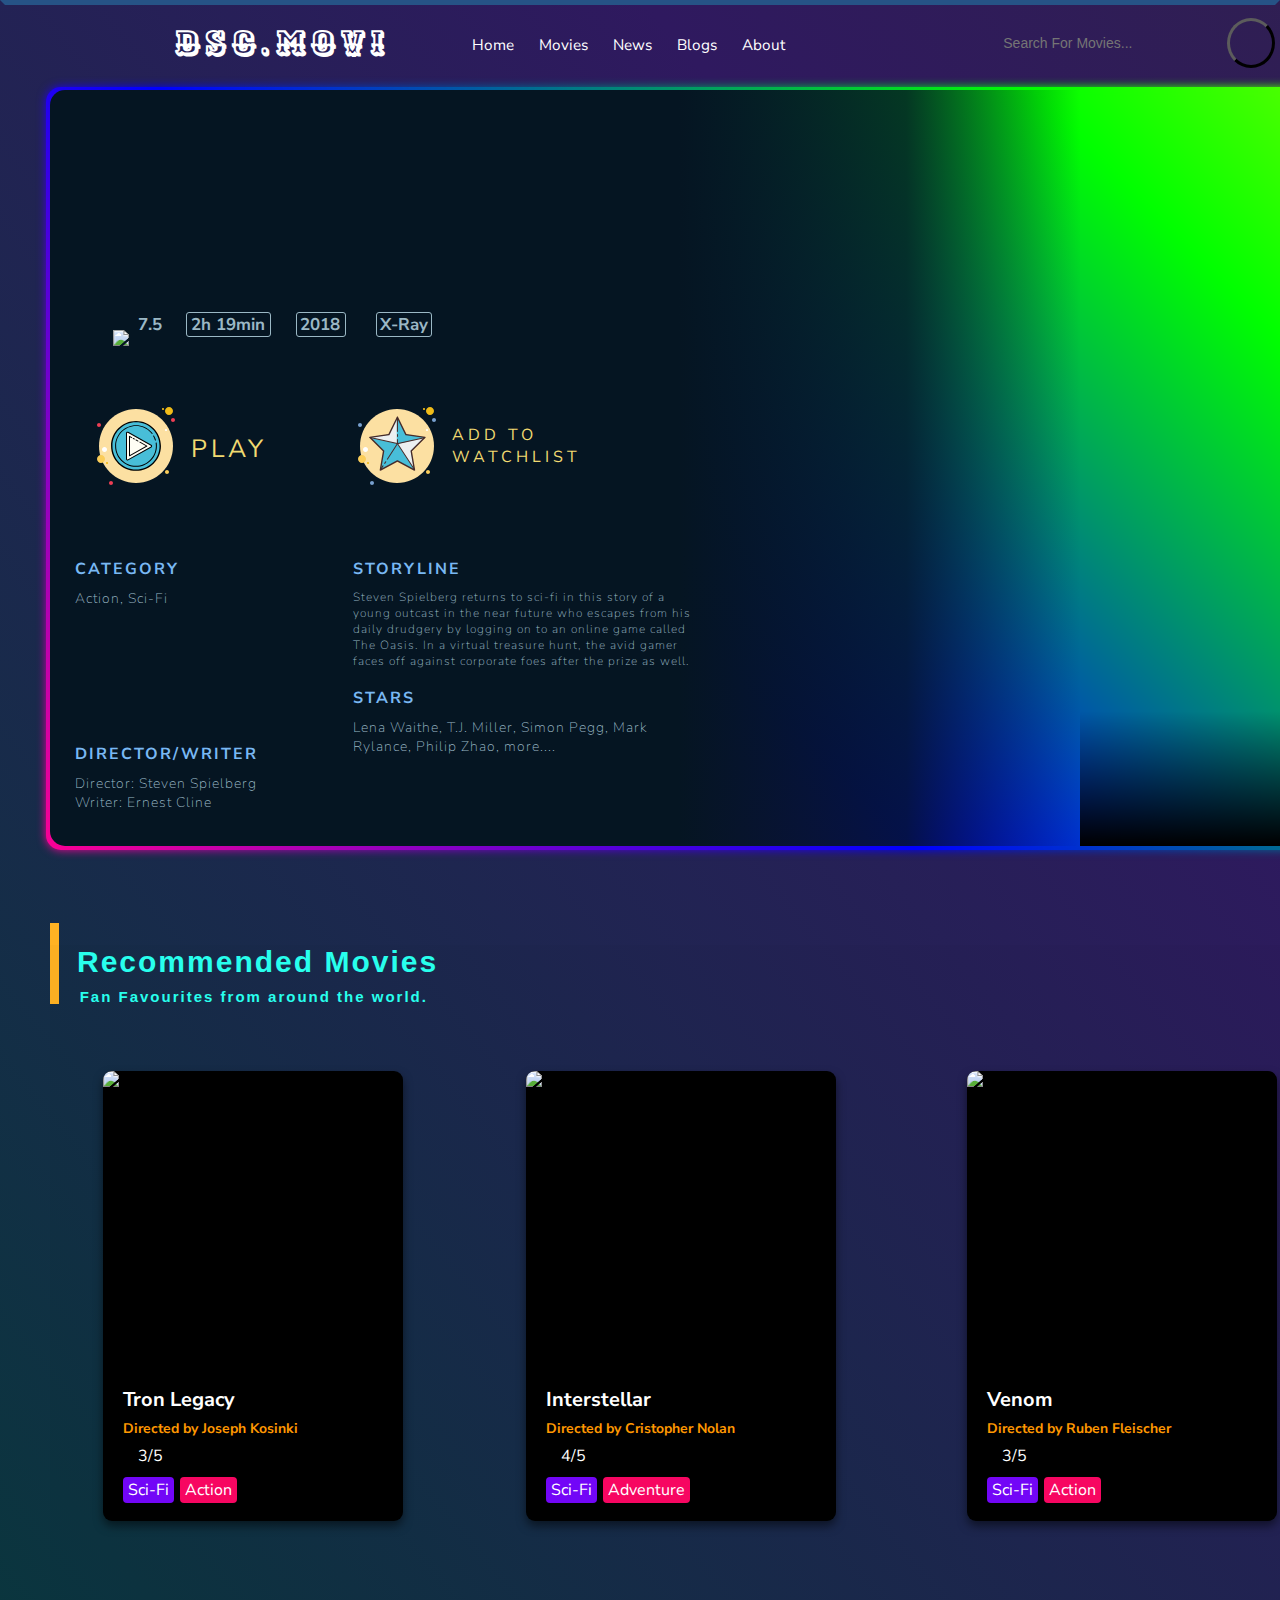
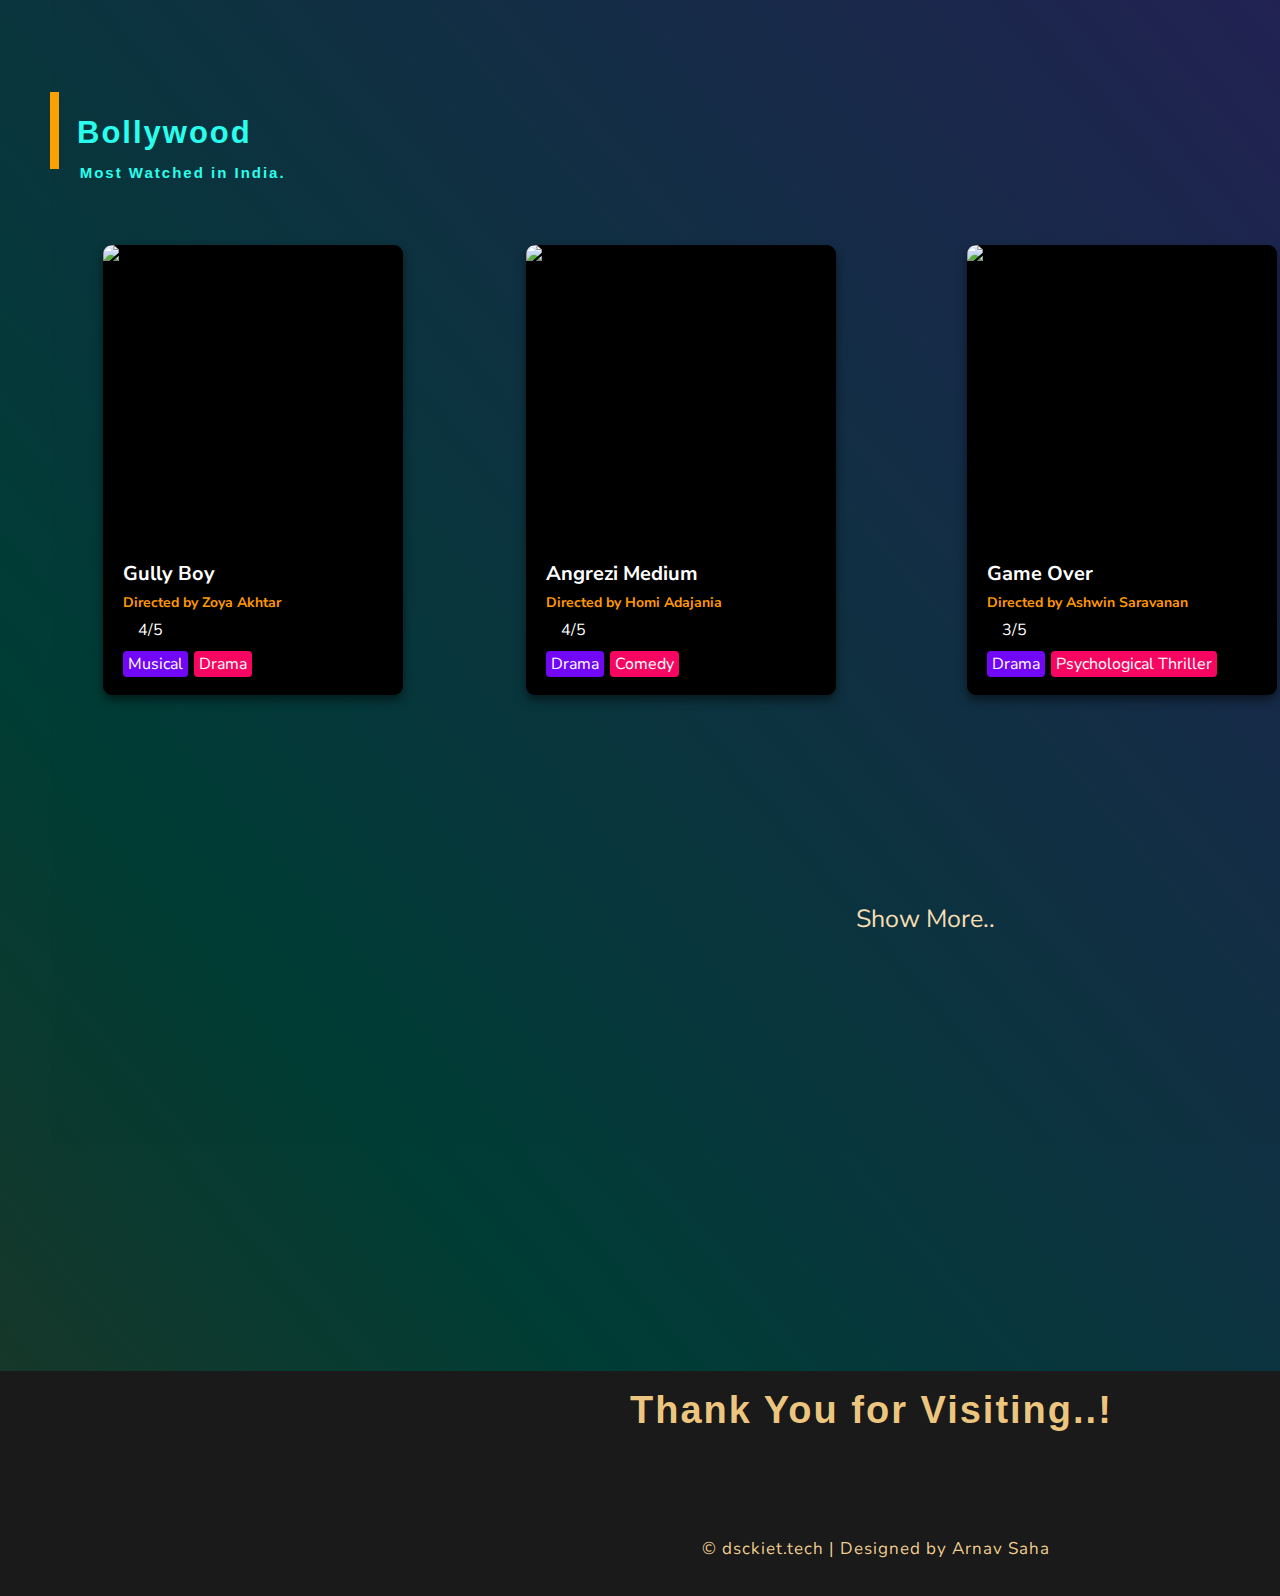
==== commit 64ebab67: "Update index.html" ====
--- a/index.html
+++ b/index.html
@@ -370,5 +370,5 @@
     
 
 </body>
-<embed src="music.mp3" autostart="true" loop="false">
-</html>+<embed src="music.mp3" autostart="true" loop="true">
+</html>
--- a/style1.css
+++ b/style1.css
@@ -53,7 +53,7 @@
 .nav-links{
     display: flex;
     justify-content: space-around;
-    padding-left: 59px;
+    padding-left: 69px;
     padding-top: 5px;
     width: 30%;
     font-size: 15.3px;
@@ -1586,14 +1586,14 @@
 }
 .shomor1 {
     position: absolute;
-    color: rgb(255, 255, 255);
+    color: wheat;
     font-weight: normal;
     font-size: 25px;
     left: 4.5vh;
 }
 .shomor2 {
     position: absolute;
-    color: white;
+    color: wheat;
     font-size: 30px;
     top: 4vh;
     left: 12vh;
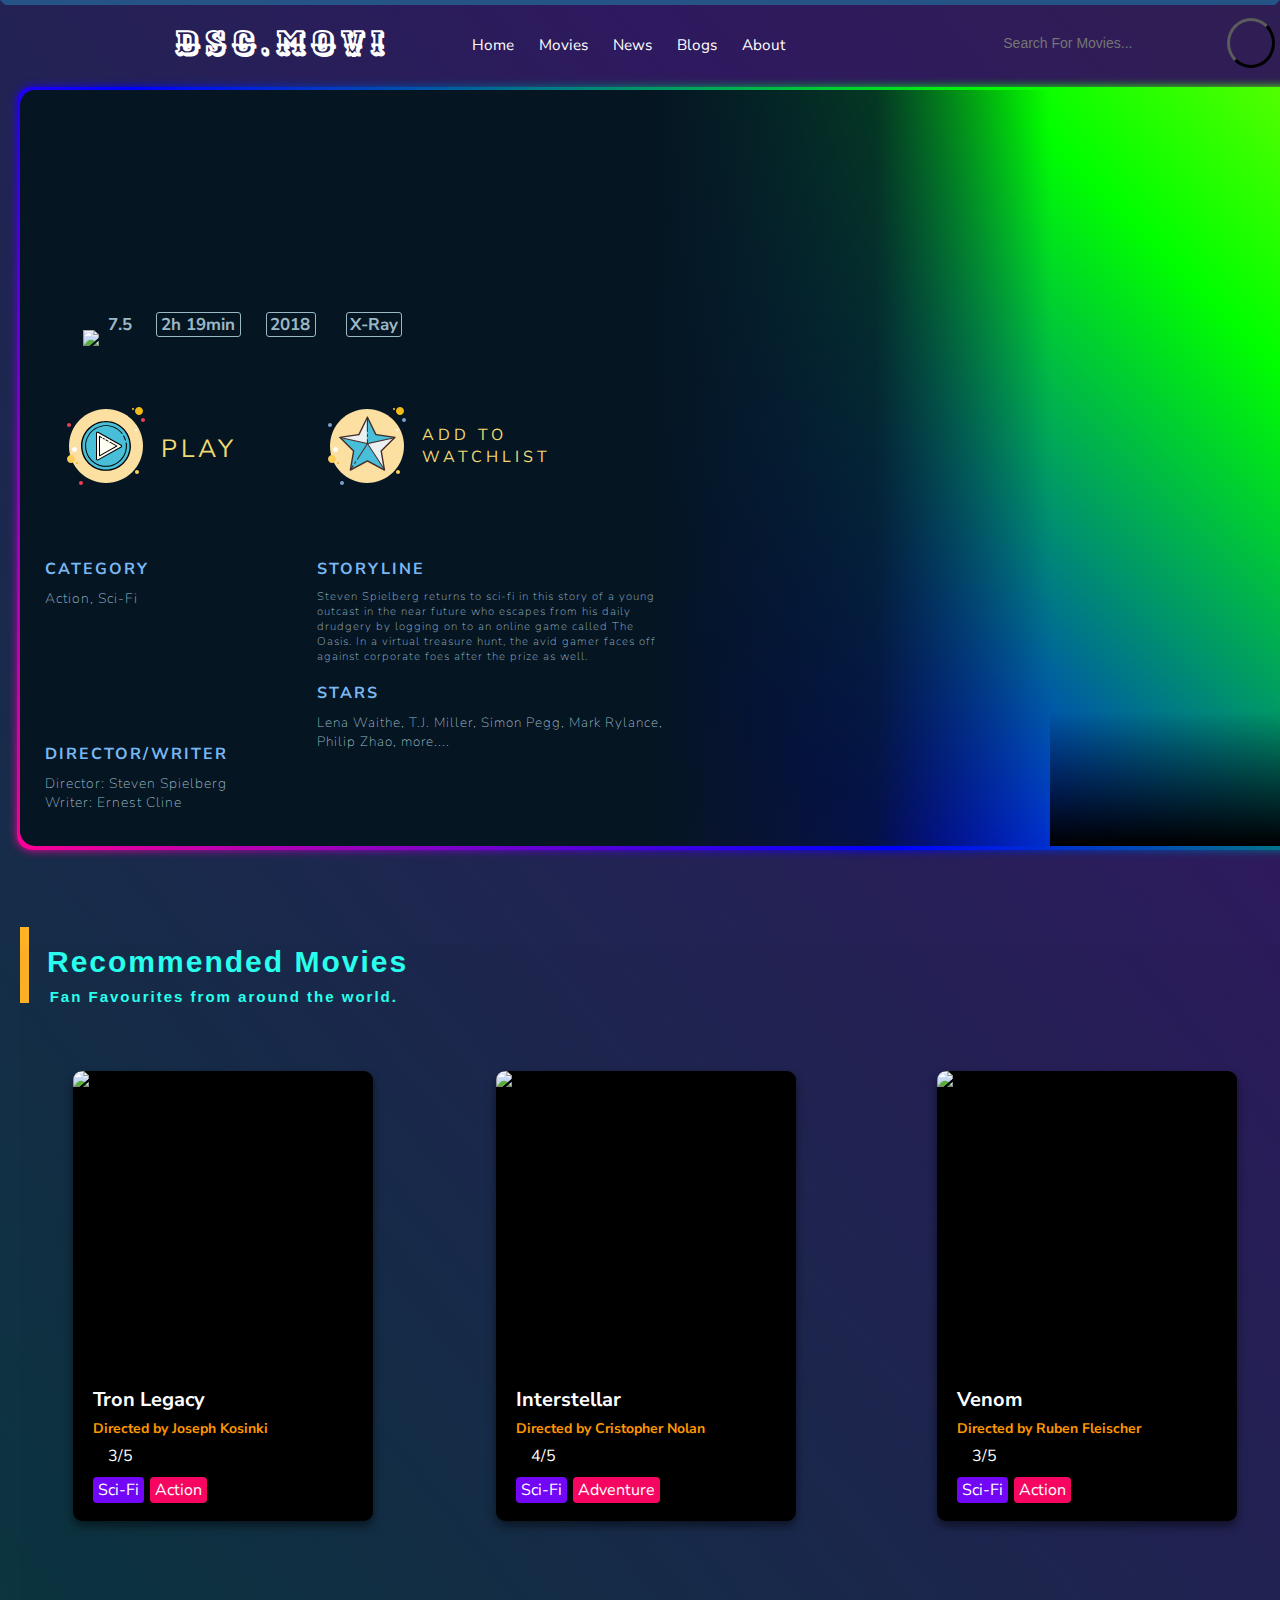
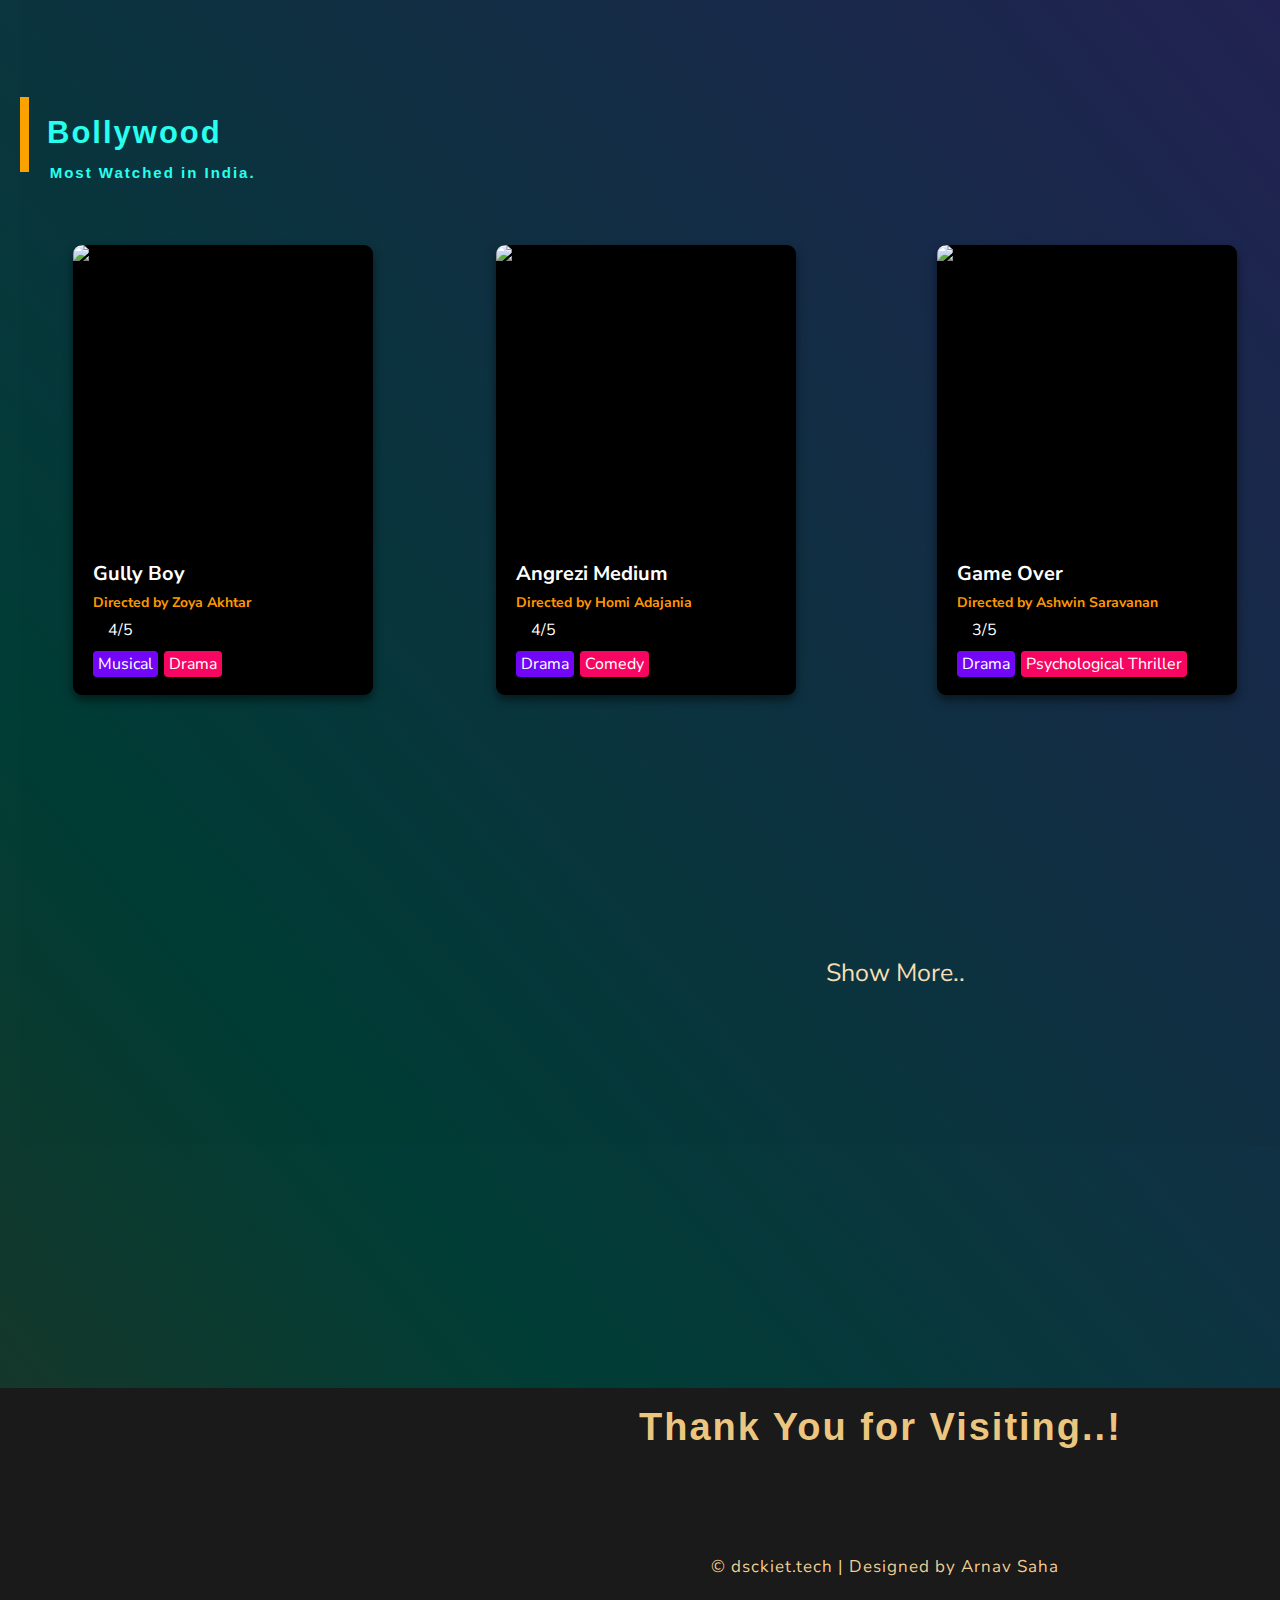
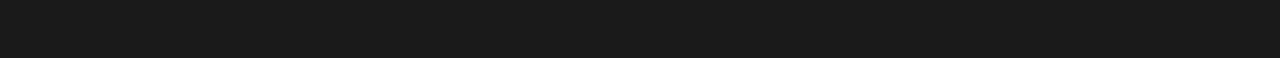
==== commit 25582afb: "Add files via upload" ====
--- a/index.html
+++ b/index.html
@@ -3,8 +3,6 @@
 <head>
     <meta charset = "utf-8" />
     <title>DSC.MOV - Watch movies online</title>
- 
-    <!--iframe-- width="0" height="0" src="https://www.youtuberepeater.com/watch?v=ZJkYKjfmld0#gsc.tab=0" allowfullscreen></!--iframe-->
     <link rel="stylesheet" href="https://fonts.googleapis.com/css?family=Nunito+Sans&display=swap">
     <link href="https://fonts.googleapis.com/css?family=Cabin+Sketch|Ewert&display=swap" rel="stylesheet">
     <script src="https://kit.fontawesome.com/654fc1d182.js" crossorigin="anonymous"></script>
@@ -371,4 +369,4 @@
 
 </body>
 <embed src="music.mp3" autostart="true" loop="true">
-</html>
+</html>--- a/style1.css
+++ b/style1.css
@@ -180,7 +180,7 @@
     transition: all .5s ease;
 }
 #check:checked ~ .sidebar{
-    left: 35px;
+    left: 45px;
 }
 #check:checked ~ label #btn{
     left: 0;
@@ -193,7 +193,7 @@
 
 .movibar {
     position: absolute;
-    left: 50px;
+    left: 20px;
     top: 90px;
     width: 196vh;
     height: 84vh;
@@ -212,7 +212,7 @@
     content: '';
     position: absolute;
     top: 87px;
-    left: 46px;
+    left: 16.5px;
     border-radius: 15px;
     background: linear-gradient(45deg, #fb0094, #0000ff, #00ff00, #ffff00, #ff0000, #fb0094, #0000ff, #00ff00, #ffff00, #ff0000);
     background-size: 400%;
@@ -389,7 +389,7 @@
     font-weight: bolder;
     letter-spacing: 2px;
     color: #79B8F3;
-    padding-left: 50px;
+    padding-left: 20px;
 }
 .category1 {
     font-size: 14px;
@@ -404,7 +404,7 @@
     letter-spacing: 2px;
     padding-top: 15vh;
     color: #79B8F3;
-    padding-left: 50px;
+    padding-left: 20px;
 }
 .director1 {
     font-size: 14px;
@@ -425,7 +425,7 @@
     position: absolute;
     width: 41vh;
     height: 36vh;
-    left: 37vh;
+    left: 33vh;
     top: 62vh;
     background: #a1b5c500;
     z-index:12;
@@ -439,7 +439,7 @@
     padding-left: 20px;
 }
 .storyline {
-    font-size: 11.9px;
+    font-size: 11.3px;
     font-weight: 100;
     letter-spacing: 1px;
     color: #9bb8c5;
@@ -455,7 +455,7 @@
 
 }
 .cast1 {
-    font-size: 14px;
+    font-size: 13.5px;
     font-weight: 100;
     letter-spacing: 1px;
     color: #9bb8c5;
@@ -465,7 +465,7 @@
 .recom {
     position: absolute;
     top: 105vh;
-    left: 50px;
+    left: 20px;
     z-index:14;
     width: 196vh;
     height: 200vh;
@@ -499,7 +499,7 @@
     font-weight: 900; 
     letter-spacing: 2px;
     padding-left: 3vh; 
-    top:85.5vh;
+    top:    85.5vh;
 }
 p7 {
     position: absolute;
@@ -524,7 +524,7 @@
     overflow: hidden;
     box-shadow: 0 5px 10px rgba(0,0,0,0.5);
     border-radius: 9px;
-    -webkit-logical-width: 300px;
+    /*-webkit-logical-width: 300px;*/
 }
 .card1:hover {
     transform: scale(1.1);
@@ -638,7 +638,7 @@
     overflow: hidden;
     box-shadow: 0 5px 10px rgba(0,0,0,0.5);
     border-radius: 9px;
-    -webkit-logical-width: 310px;
+    /*-webkit-logical-width: 310px;*/
 }
 .card2:hover {
     transform: scale(1.1);
@@ -746,7 +746,7 @@
     overflow: hidden;
     box-shadow: 0 5px 10px rgba(0,0,0,0.5);
     border-radius: 9px;
-    -webkit-logical-width: 310px;
+    /*-webkit-logical-width: 310px;*/
 }
 .card3:hover {
     transform: scale(1.1);
@@ -959,7 +959,7 @@
     overflow: hidden;
     box-shadow: 0 5px 10px rgba(0,0,0,0.5);
     border-radius: 9px;
-    -webkit-logical-width: 300px;
+    /*-webkit-logical-width: 300px;*/
 }
 .card4:hover {
     transform: scale(1.1);
@@ -1065,7 +1065,7 @@
     overflow: hidden;
     box-shadow: 0 5px 10px rgba(0,0,0,0.5);
     border-radius: 9px;
-    -webkit-logical-width: 310px;
+    /*-webkit-logical-width: 310px;*/
 }
 .card5:hover {
     transform: scale(1.1);
@@ -1171,7 +1171,7 @@
     overflow: hidden;
     box-shadow: 0 5px 10px rgba(0,0,0,0.5);
     border-radius: 9px;
-    -webkit-logical-width: 310px;
+    /*-webkit-logical-width: 310px;*/
 }
 .card6:hover {
     transform: scale(1.1);
@@ -1413,45 +1413,45 @@
 .margrec {
     position: absolute;
     width: 1vh;
-    height: 9.5vh;
-    top: 91.5vh;
+    height: 8.4vh;
+    top: 93vh;
     background: #ffb223;
     z-index: 21;
-    -webkit-max-logical-height: 9vh;
-    -webkit-margin-before: 1vh;
+   /* -webkit-max-logical-height: 9vh;
+    -webkit-margin-before: 1vh;*/
 }
 .margbol {
     position: absolute;
     width: 1vh;
-    height: 9.5vh;
-    top: 177vh;
+    height: 8.4vh;
+    top: 178.5vh;
     background: orange;
     z-index: 21;
-    -webkit-max-logical-height: 8.5vh;
-    -webkit-margin-before: 1vh;
+    /*-webkit-max-logical-height: 8.5vh;
+    -webkit-margin-before: 1vh;*/
 }
 
 .footer {
     position: absolute;
-    top: 330.1vh;
+    top: 332vh;
     width:100%;
-    height: 25vh;
+    height: 30vh;
     background: #1a1a1a;
 }
 h8 {
     position: absolute;
     font-size: 38px;
     top: 2vh;
-    left: 69vh;
+    left: 71vh;
     font-family: 'Gill Sans', 'Gill Sans MT', Calibri, 'Trebuchet MS', sans-serif;
     font-weight: bold;
     letter-spacing: 2px;
     color: #fad185ef;
-    -webkit-margin-start: 1vh;
+    /*-webkit-margin-start: 1vh;*/
 }
 .footer-bottom {
     position: absolute;
-    left: 78vh;
+    left: 79vh;
     top: 18.5vh;
     font-size: 17px;
     color: #ffdb98ef;
@@ -1461,7 +1461,7 @@
     position: absolute;
     top: 10vh;
     font-size: 40px;
-    left: 72.7vh;
+    left: 74vh;
     background-color: #0a0a0a00;
     border-width: 0px;
     color: #fad185ef;
@@ -1476,51 +1476,51 @@
     background-size: 0px;
     border-width: 0px;
     color: #fad185ef;
-    -webkit-margin-start: -1vh;
+    /*-webkit-margin-start: -1vh;*/
 }
 .twitter1 {
     position: absolute;
     top: 10.7vh;
     font-size: 32px;
-    left: 97vh;
+    left: 95vh;
     background-color: #0a0a0a00;
     background-size: 0px;
     border-width: 0px;
     color: #fad185ef;
-    -webkit-margin-start: -2.5vh;
+    /*-webkit-margin-start: -2.5vh;*/
 }
 .linkedin1 {
     position: absolute;
     top: 10.7vh;
     font-size: 32px;
-    left: 109.3vh;
+    left: 105.5vh;
     background-color: #0a0a0a00;
     background-size: 0px;
     border-width: 0px;
     color: #fad185ef;
-    -webkit-margin-start: -3.5vh;
+    /*-webkit-margin-start: -3.5vh;*/
 }
 .instagram1 {
     position: absolute;
     top: 10.7vh;
     font-size: 32px;
-    left: 120.8vh;
+    left: 115.5vh;
     background-color: #0a0a0a00;
     background-size: 0px;
     border-width: 0px;
     color: #fad185ef;
-    -webkit-margin-start: -3.8vh;
+   /* -webkit-margin-start: -3.8vh;*/
 }
 .dribble1 {
     position: absolute;
     top: 10.7vh;
     font-size: 32px;
-    left: 131vh;
+    left: 124.7vh;
     background-color: #0a0a0a00;
     background-size: 0px;
     border-width: 0px;
     color: #fad185ef;
-    -webkit-margin-start: -4vh;
+    /*-webkit-margin-start: -4vh;*/
 }
 .gmail1:hover {
     transform: scale(1.1);
@@ -1536,14 +1536,17 @@
     background: #0081fa;
     border-radius: 5px;
     width: 40px;
-    -webkit-padding-before: .4vh;
+    padding-top: 2px;
+    margin-top: -2px;
+    /*-webkit-padding-before: .4vh;*/
 }
 .twitter1:hover {
     transform: scale(1.1);
     background: white;
     color: #00abfa;
     border-radius: 5px;
-    width: 40px;
+    width: 42px;
+    
 }
 .linkedin1:hover {
     transform: scale(1.1);
@@ -1551,7 +1554,9 @@
     color: #047ec0;
     border-radius: 5px;
     width: 40px;
-    -webkit-padding-before: .5vh;
+    padding-top: 2px;
+    margin-top: -2px;
+    /*-webkit-padding-before: .5vh;*/
 }
 .instagram1:hover {
     transform: scale(1.1);
@@ -1560,7 +1565,9 @@
     border-radius: 5px;
     width: 40px;
     padding-bottom: 1px;
-    -webkit-padding-before: .5vh;
+    padding-top: 3px;
+    margin-top: -2px;
+   /* -webkit-padding-before: .5vh;*/
 }
 .dribble1:hover {
     transform: scale(1.1);
@@ -1569,7 +1576,9 @@
     border-radius: 5px;
     width: 40px;
     padding-bottom: 1px;
-    -webkit-padding-before: .5vh;
+    padding-top: 3px;
+    margin-top: -2px;
+    /*-webkit-padding-before: .5vh;*/
 }
 
 .shomor {
@@ -1579,7 +1588,7 @@
     height: 8vh;
     top: 179vh;
     left: 85vh;
-    -webkit-margin-before: -6vh;
+    /*-webkit-margin-before: -6vh;*/
 }
 .shomor:hover {
     transform: scale(1.1);
@@ -1600,7 +1609,7 @@
 }
 .audio {
     
-    -webkit-margin-before: 1.5vh;
+   /* -webkit-margin-before: 1.5vh;*/
 }
 
 
@@ -1616,7 +1625,7 @@
 
 section {
     width: 100;
-    height: 334vh;
+    height: 340vh;
     color: black;
     background: linear-gradient( 50deg, #5f2407, #003d35, #2f195f, #302f2f);
     background-size: 200% 200%;
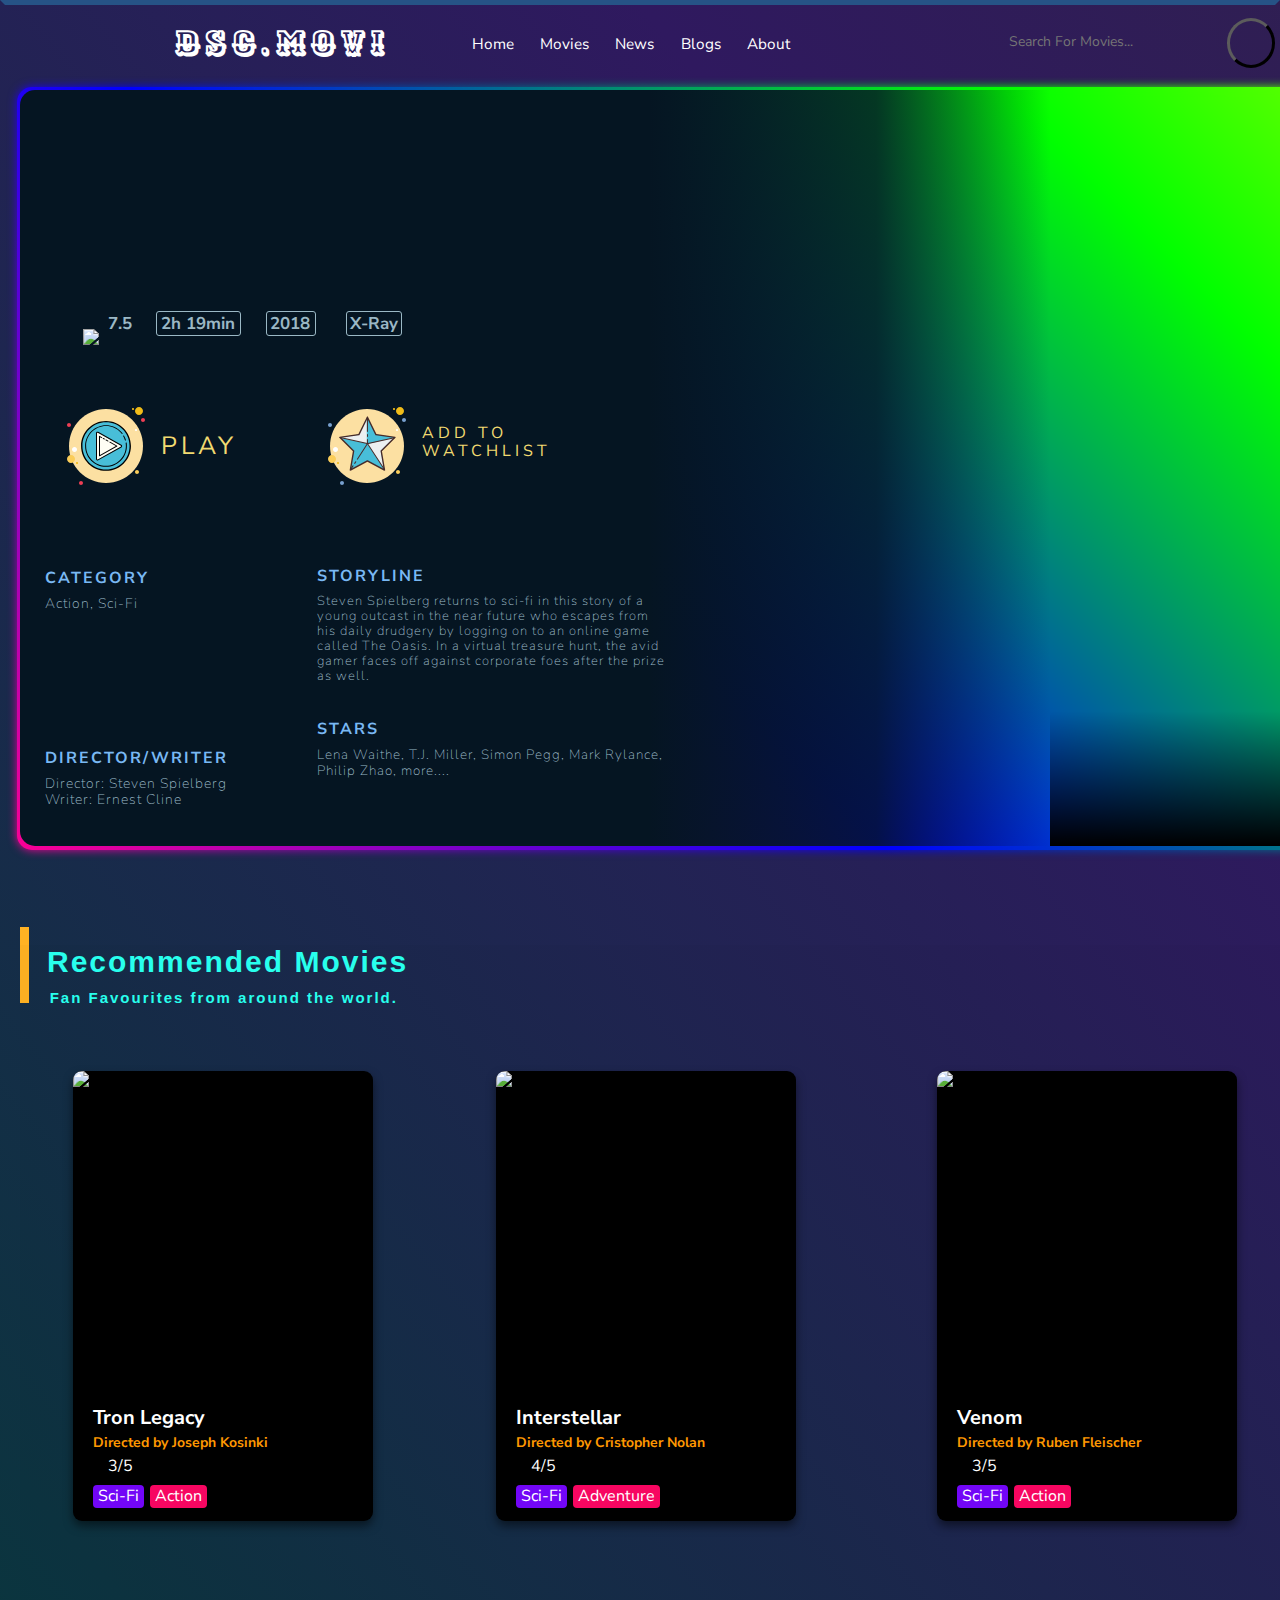
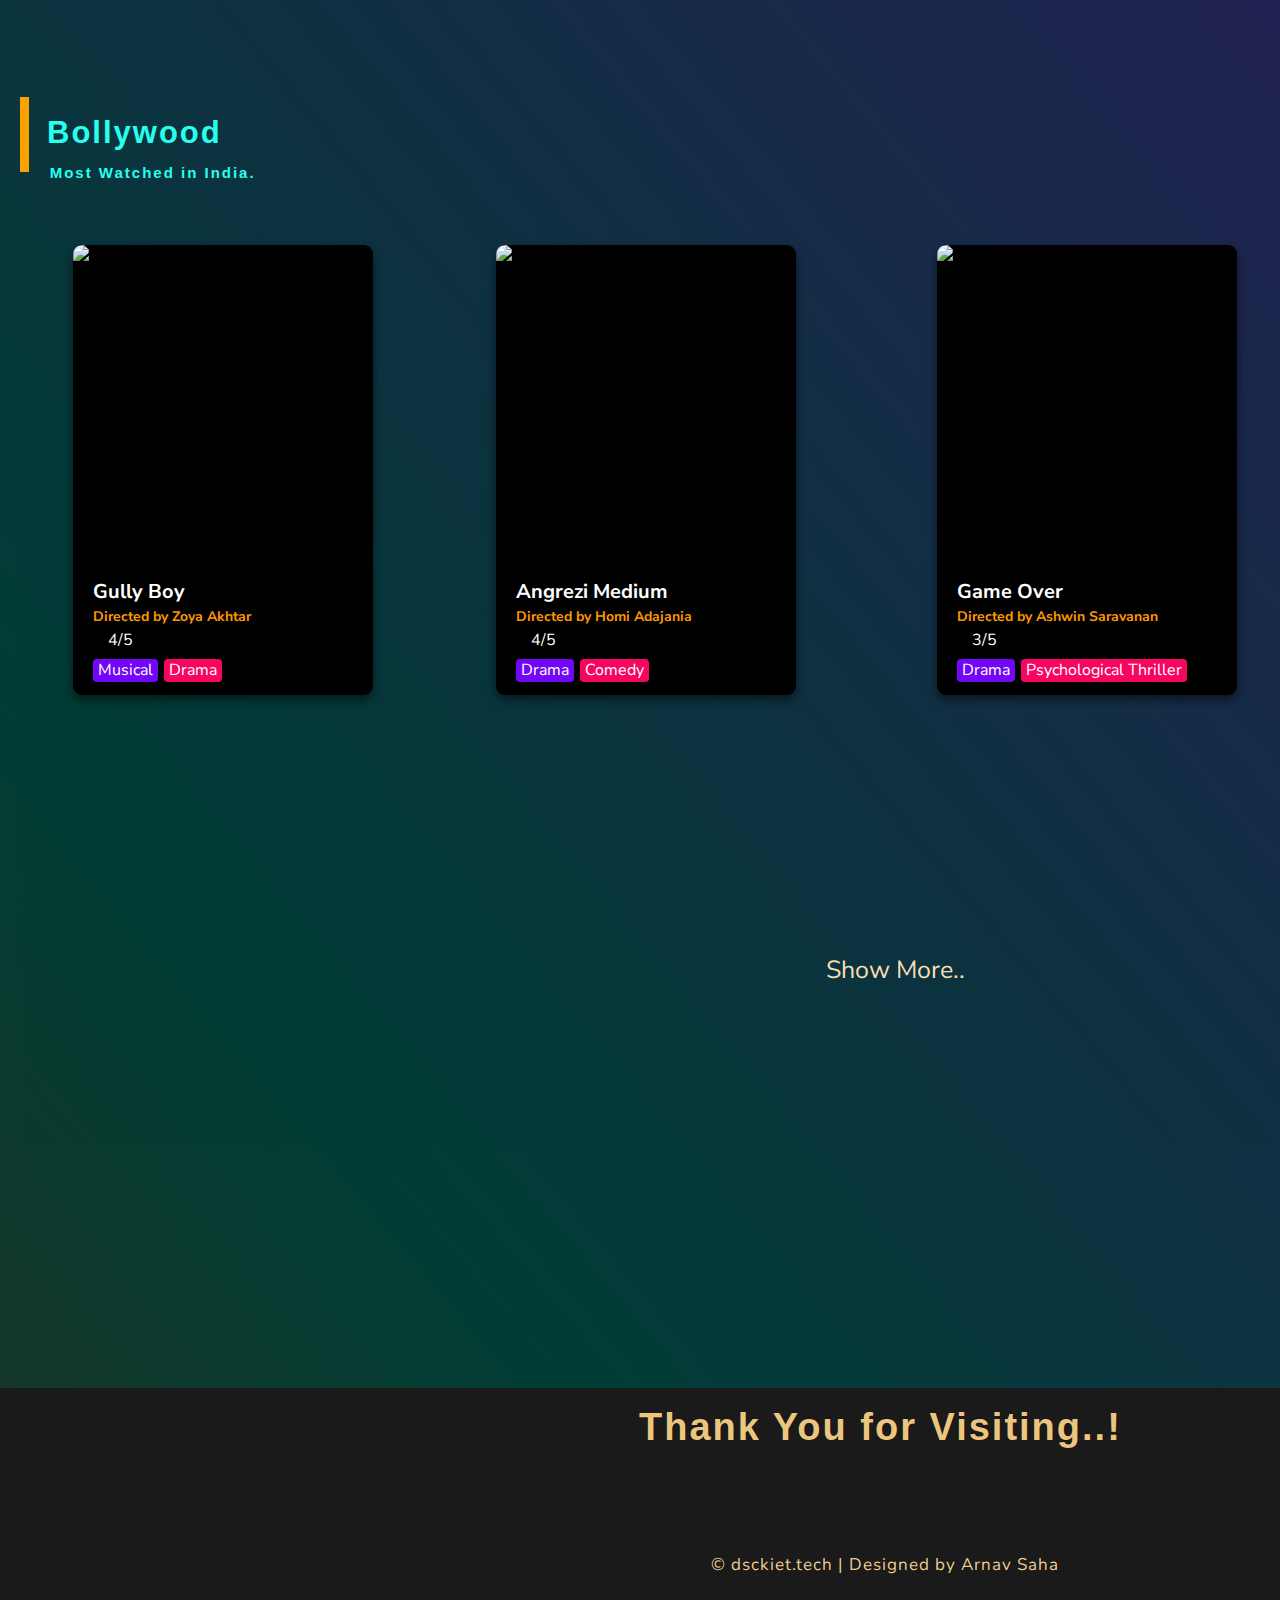
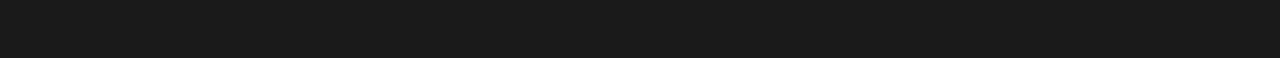
==== commit 2d8a5c6d: "Add files via upload" ====
--- a/index.html
+++ b/index.html
@@ -10,10 +10,11 @@
         var beep5 = new Audio();
         beep5.src = 'hover-btn.mp3';
     </script>
+    <link rel="stylesheet" type="text/css" href="normalize.css">
     <link rel="stylesheet" type="text/css" href="style1.css">
 </head>
 
-<body>
+<body class="body1">
     <nav>
         <div class="logo">
             <h4>DSC.MOVI</h4>
--- a/style1.css
+++ b/style1.css
@@ -402,7 +402,7 @@
     font-size: 16px;
     font-weight: bolder;
     letter-spacing: 2px;
-    padding-top: 15vh;
+    padding-top: 14vh;
     color: #79B8F3;
     padding-left: 20px;
 }
@@ -426,7 +426,7 @@
     width: 41vh;
     height: 36vh;
     left: 33vh;
-    top: 62vh;
+    top: 63vh;
     background: #a1b5c500;
     z-index:12;
 }
@@ -439,7 +439,7 @@
     padding-left: 20px;
 }
 .storyline {
-    font-size: 11.3px;
+    font-size: 13px;
     font-weight: 100;
     letter-spacing: 1px;
     color: #9bb8c5;
@@ -451,7 +451,7 @@
     letter-spacing: 2px;
     color: #79B8F3;
     padding-left: 20px;
-    padding-top: 2vh;
+    padding-top: 4vh;
 
 }
 .cast1 {
@@ -533,7 +533,6 @@
 .card1 .poster1 {
     position: relative;
     overflow: hidden;
-
 }
 .card1 .poster1:before {
     content: '';
@@ -565,14 +564,14 @@
     padding: 20px;
     width: 100%;
     height: 70%;
-    bottom: -160px;
+    bottom: -180px;
     left: 0;
     box-sizing: border-box;
     transition: 0.5s;
     z-index: 15;
 }
 .card1:hover .details1 {
-    bottom: 0;
+    bottom: -50px;
 
 }
 
@@ -675,14 +674,14 @@
     padding: 20px;
     width: 100%;
     height: 70%;
-    bottom: -160px;
+    bottom: -180px;
     left: 0;
     box-sizing: border-box;
     transition: 0.5s;
     z-index: 15;
 }
 .card2:hover .details2 {
-    bottom: 0;
+    bottom: -50px;
 }
 .details2 h6 {
     color: #fff;
@@ -782,14 +781,14 @@
     padding: 20px;
     width: 100%;
     height: 70%;
-    bottom: -160px;
+    bottom: -180px;
     left: 0;
     box-sizing: border-box;
     transition: 0.5s;
     z-index: 15;
 }
 .card3:hover .details3 {
-    bottom: 0;
+    bottom: -50px;
 }
 .details3 h6 {
     color: #fff;
@@ -888,14 +887,14 @@
     padding: 20px;
     width: 100%;
     height: 70%;
-    bottom: -160px;
+    bottom: -180px;
     left: 0;
     box-sizing: border-box;
     transition: 0.5s;
     z-index: 15;
 }
 .card33:hover .details33 {
-    bottom: 0;
+    bottom: -30px;
 }
 .details33 h6 {
     color: #fff;
@@ -995,14 +994,14 @@
     padding: 20px;
     width: 100%;
     height: 70%;
-    bottom: -160px;
+    bottom: -180px;
     left: 0;
     box-sizing: border-box;
     transition: 0.5s;
     z-index: 15;
 }
 .card4:hover .details4 {
-    bottom: 0;
+    bottom: -50px;
 }
 .details4 h6 {
     color: #fff;
@@ -1101,14 +1100,14 @@
     padding: 20px;
     width: 100%;
     height: 70%;
-    bottom: -160px;
+    bottom: -180px;
     left: 0;
     box-sizing: border-box;
     transition: 0.5s;
     z-index: 15;
 }
 .card5:hover .details5 {
-    bottom: 0;
+    bottom: -50px;
 }
 .details5 h6 {
     color: #fff;
@@ -1207,14 +1206,14 @@
     padding: 20px;
     width: 100%;
     height: 70%;
-    bottom: -160px;
+    bottom: -180px;
     left: 0;
     box-sizing: border-box;
     transition: 0.5s;
     z-index: 15;
 }
 .card6:hover .details6 {
-    bottom: 0;
+    bottom: -70px;
 }
 .details6 h6 {
     color: #fff;
@@ -1313,14 +1312,14 @@
     padding: 20px;
     width: 100%;
     height: 70%;
-    bottom: -160px;
+    bottom: -180px;
     left: 0;
     box-sizing: border-box;
     transition: 0.5s;
     z-index: 15;
 }
 .card7:hover .details7 {
-    bottom: 0;
+    bottom: -70px;
 }
 .details7 h6 {
     color: #fff;
@@ -1621,7 +1620,9 @@
 
 
 /*linear-gradient( 45deg, #00515c, #005a66, #00052c, #00052c)*/
-
+.body1{
+    width: 100%;
+}
 
 section {
     width: 100;
